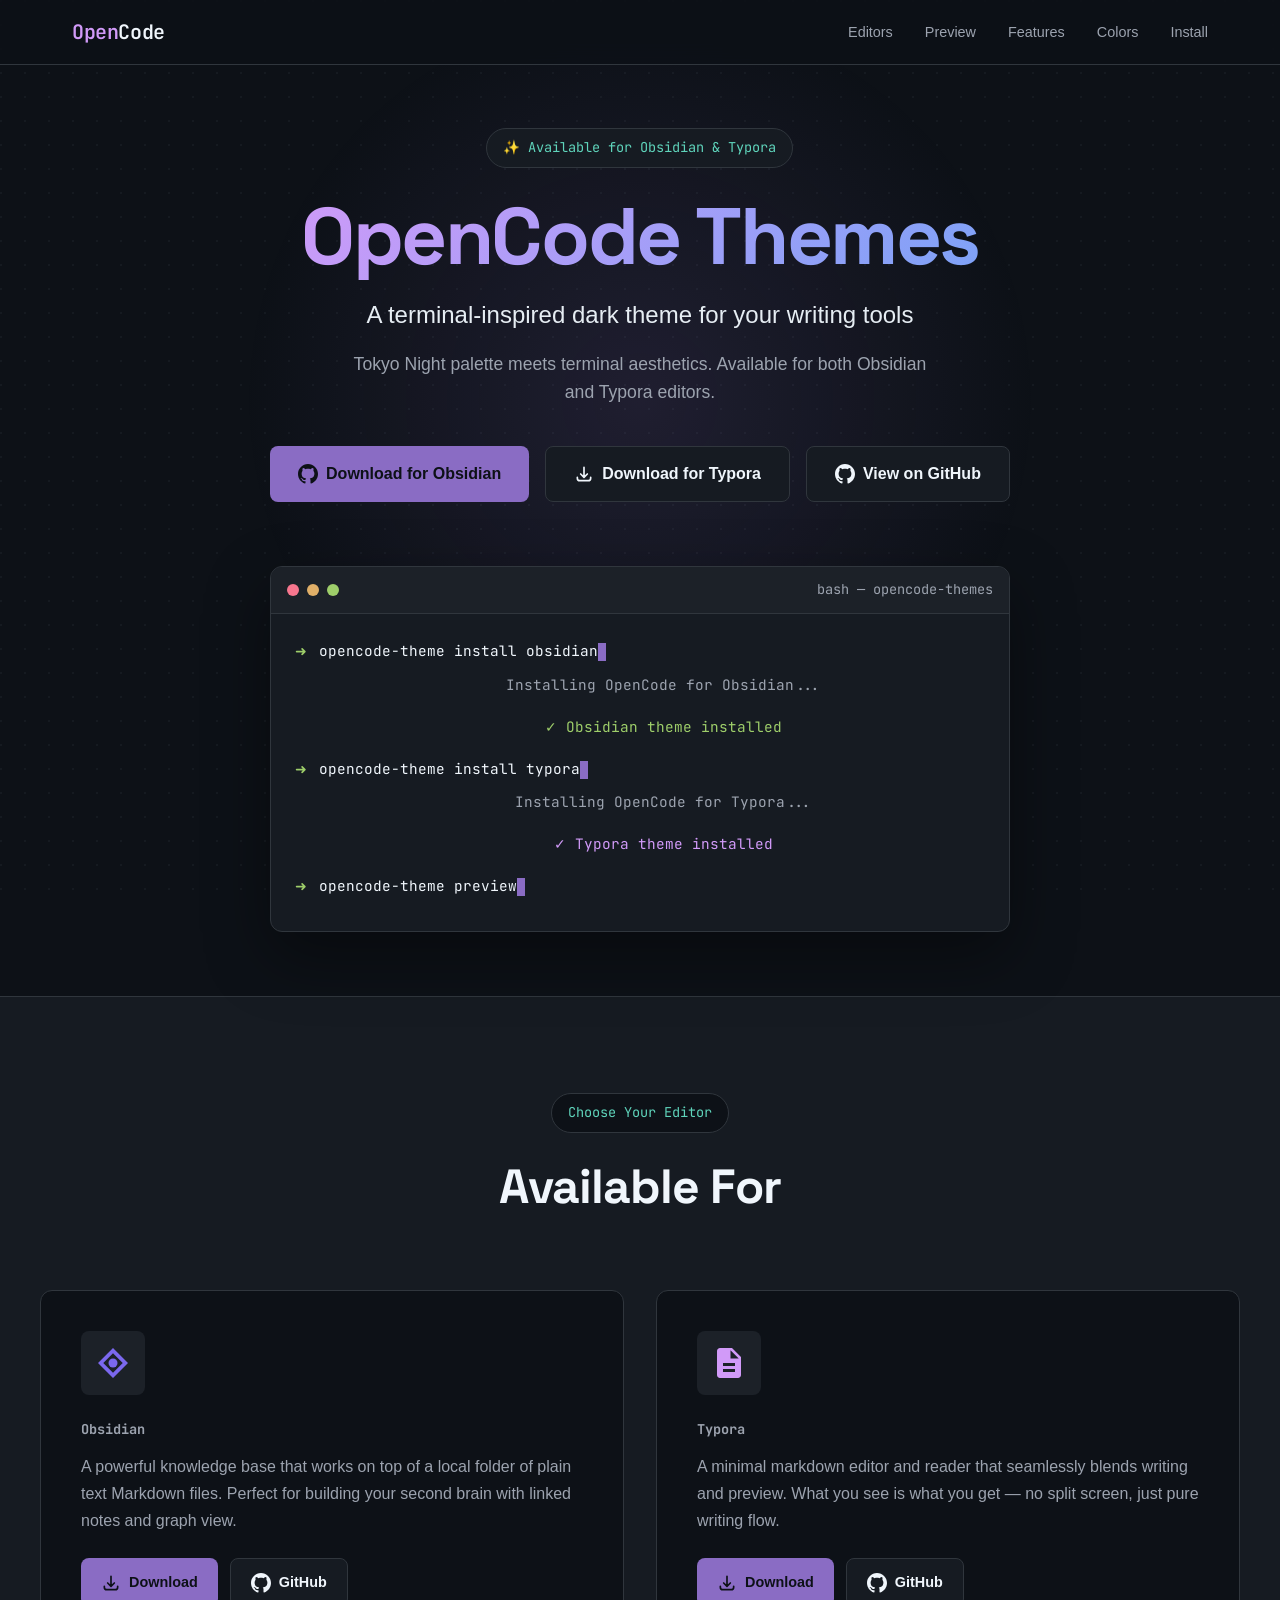
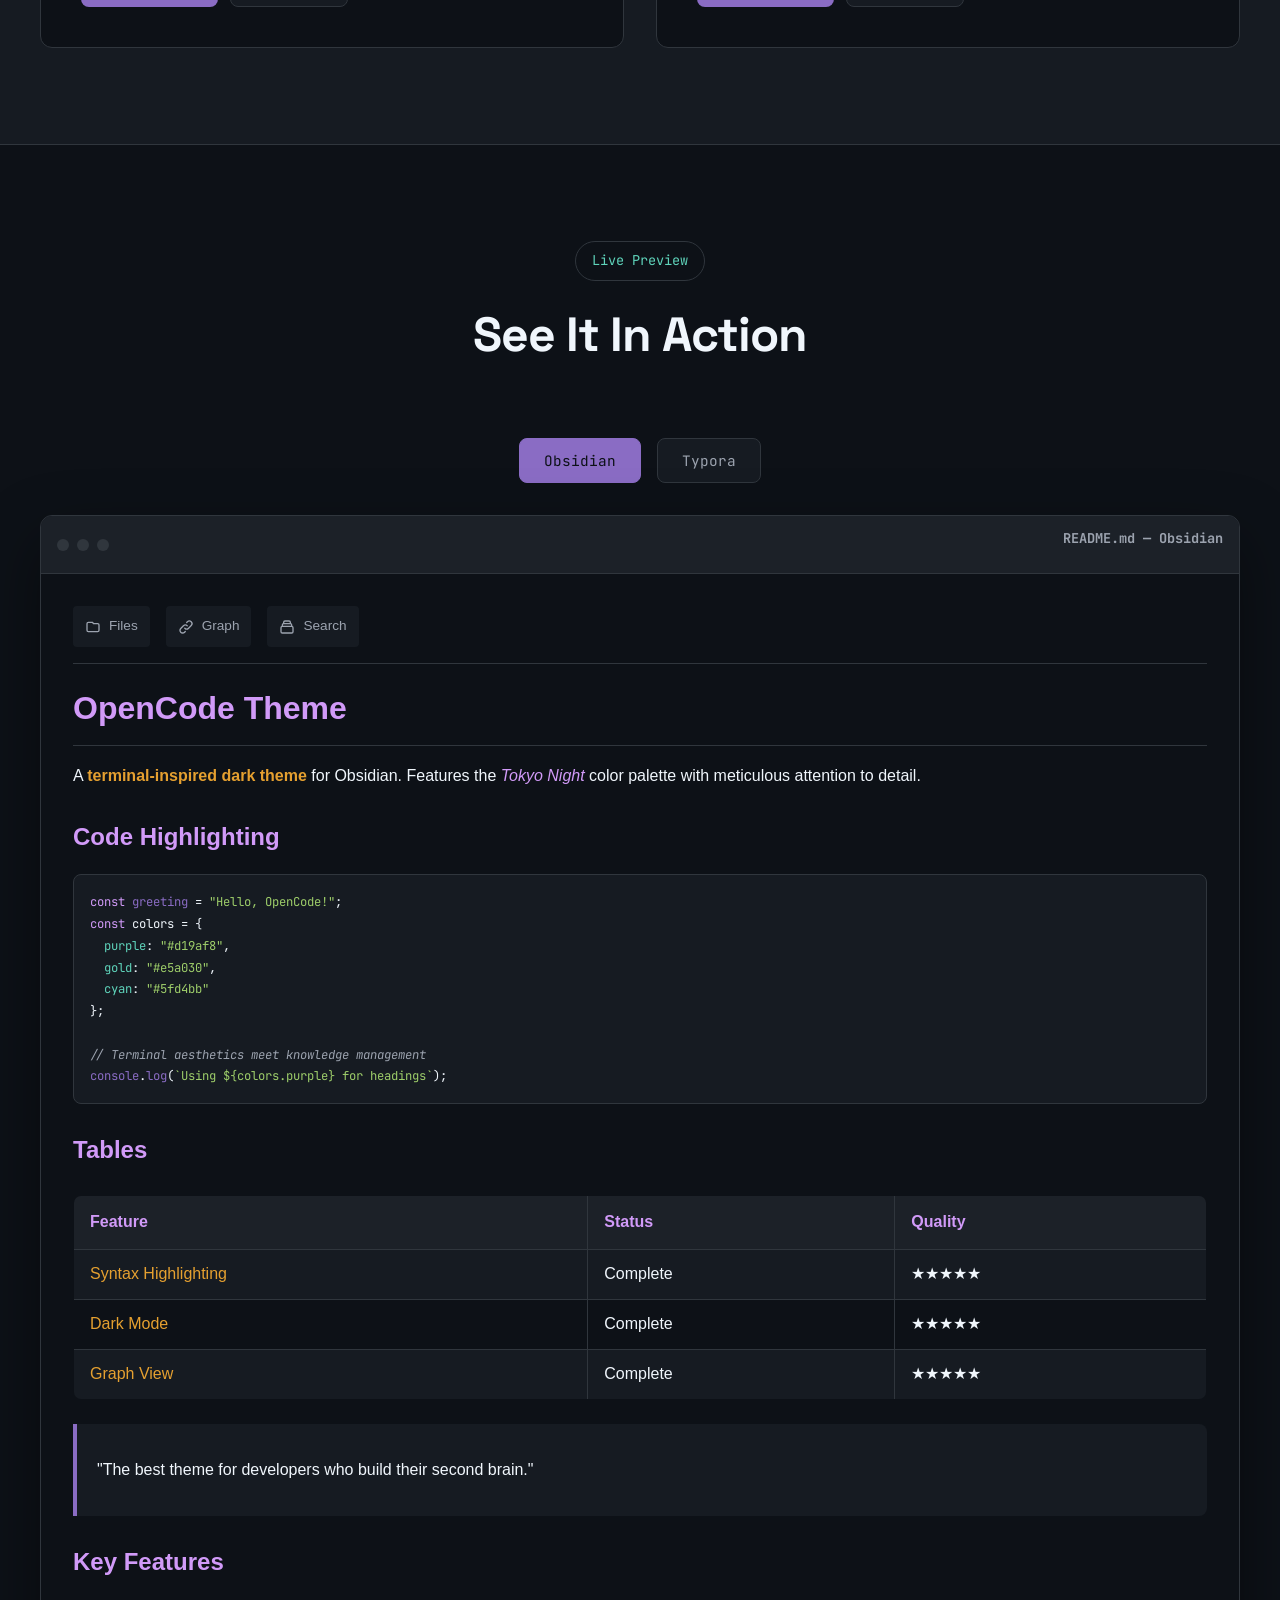
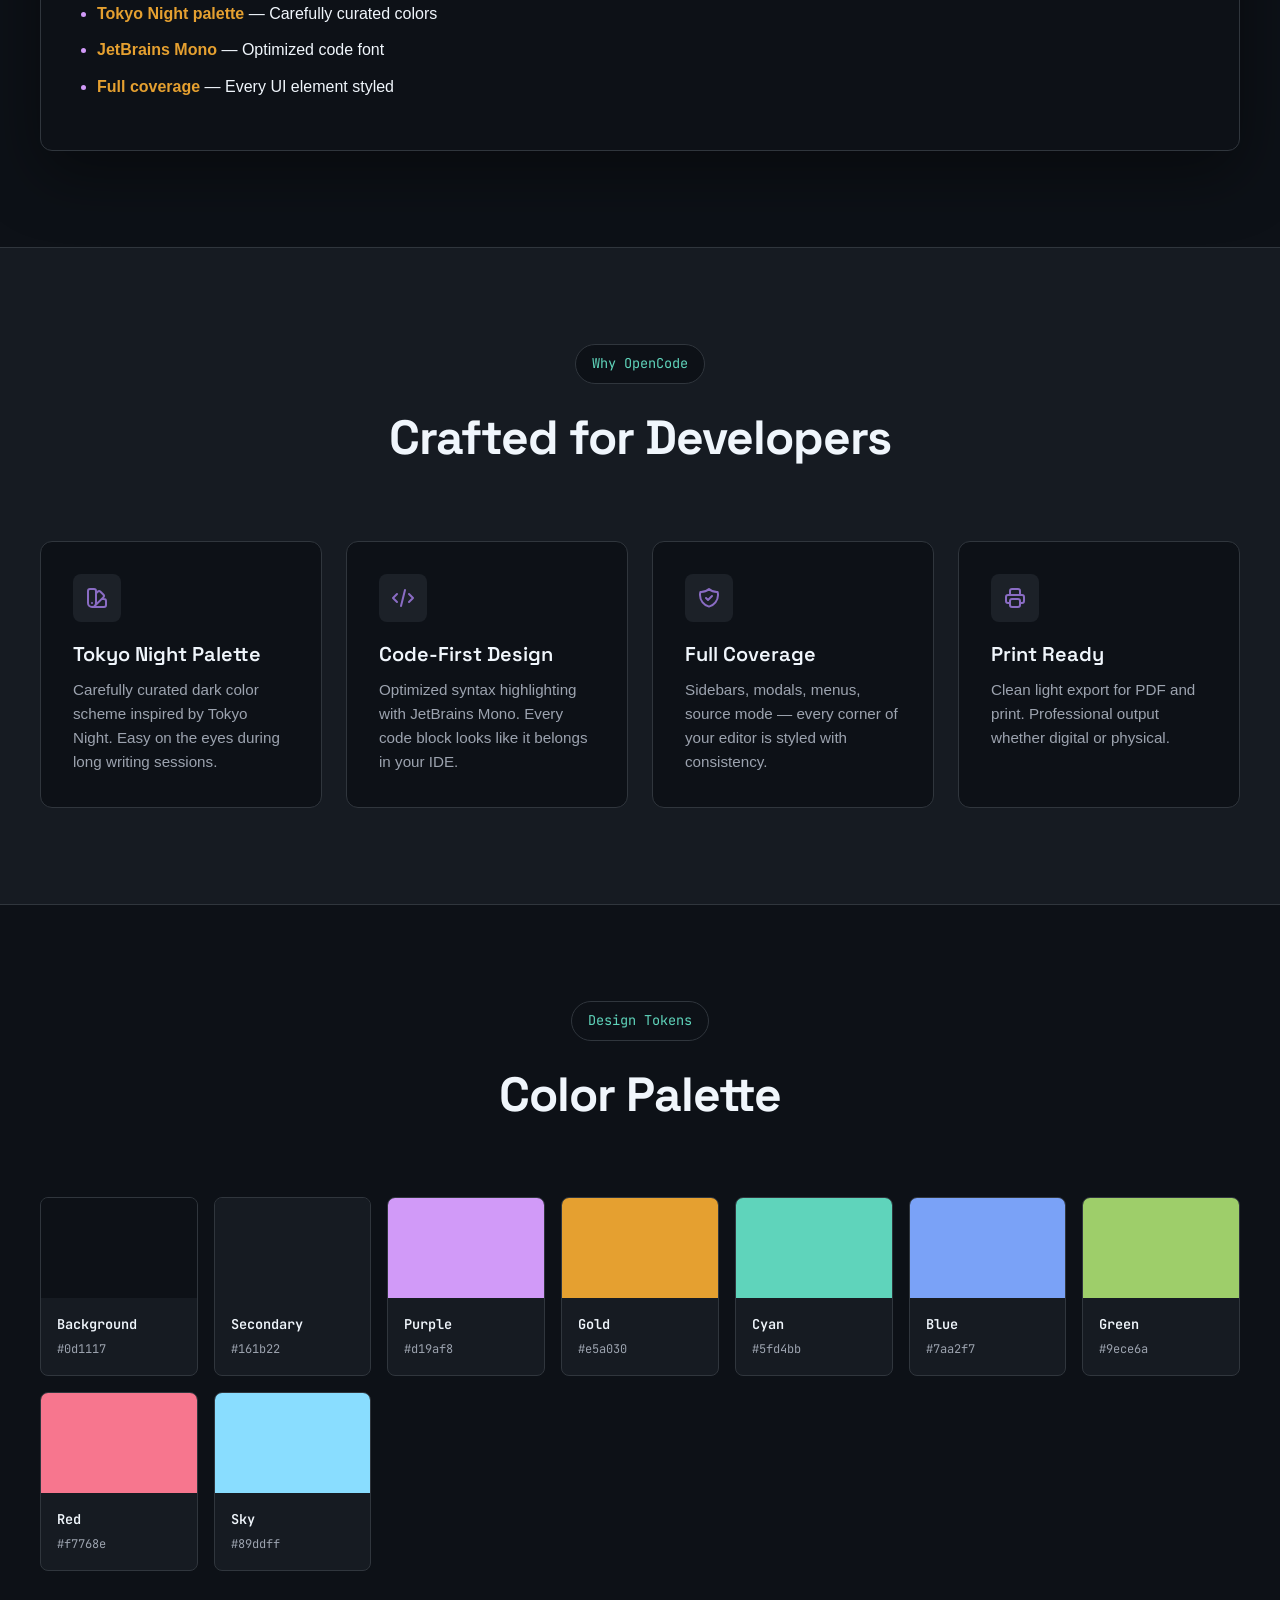
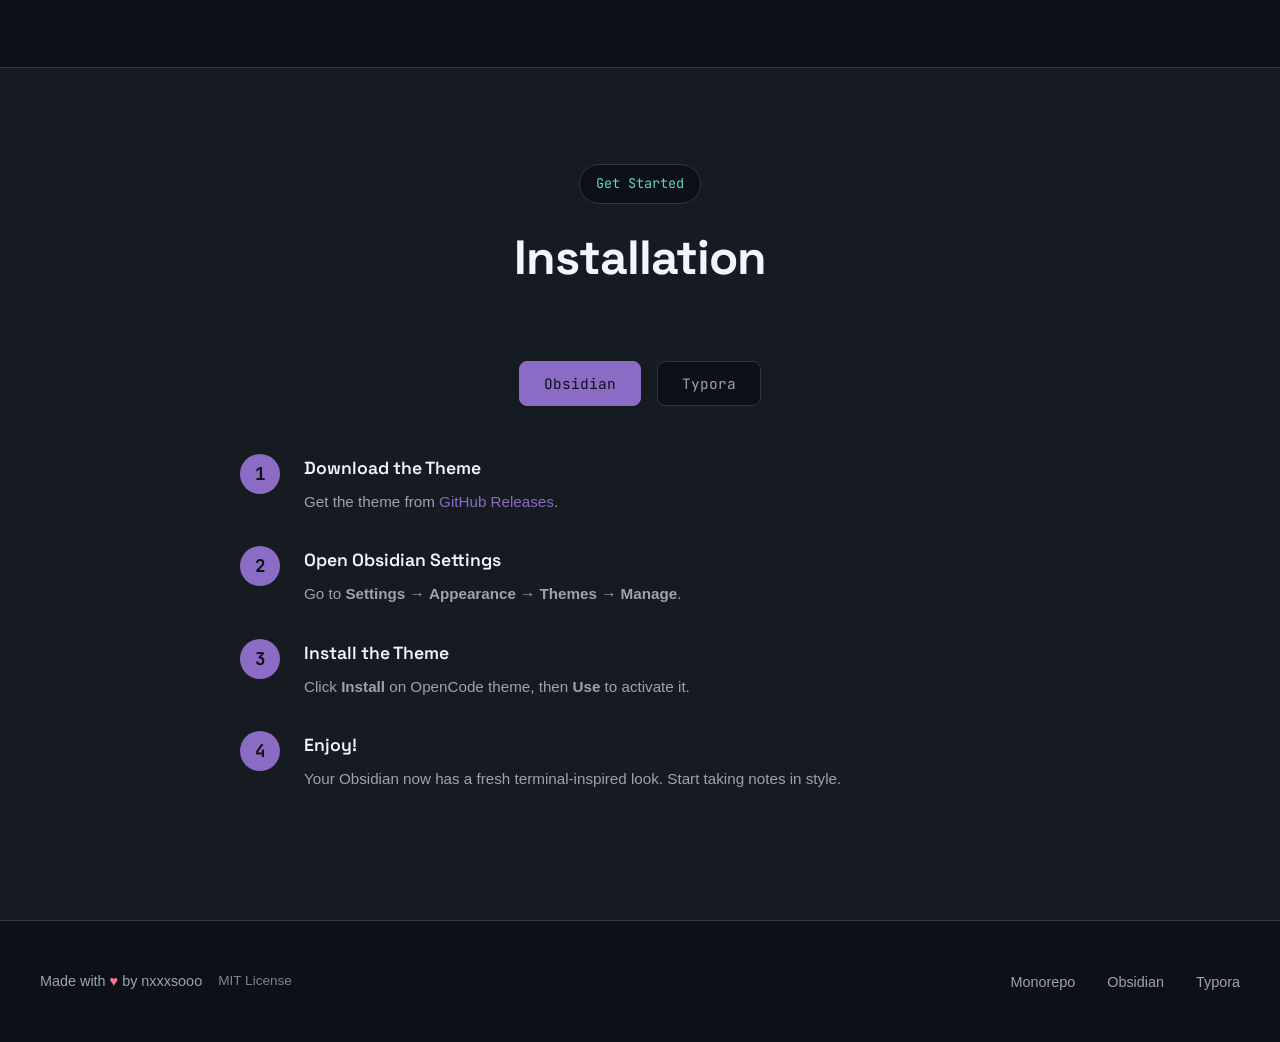
==== website/index.html @ 752895e5 "feat: initial monorepo with Obsidian + Typora OpenCode themes - Obsidian theme (theme.css, manifest." ====
<!DOCTYPE html>
<html lang="en">
<head>
  <meta charset="UTF-8">
  <meta name="viewport" content="width=device-width, initial-scale=1.0">
  <meta name="description" content="OpenCode Themes — Terminal-inspired dark themes for Obsidian and Typora. Tokyo Night palette meets terminal aesthetics across your writing tools.">
  <meta name="theme-color" content="#0d1117">
  <title>OpenCode Themes</title>
  
  <!-- Google Fonts -->
  <link rel="preconnect" href="https://fonts.googleapis.com">
  <link rel="preconnect" href="https://fonts.gstatic.com" crossorigin>
  <link href="https://fonts.googleapis.com/css2?family=JetBrains+Mono:wght@400;500;600&family=Space+Grotesk:wght@400;500;600;700&display=swap" rel="stylesheet">
  
  <style>
    /* ============================================================
       Design Tokens (from opencode.css)
       ============================================================ */
    :root {
      --bg-primary: #0d1117;
      --bg-secondary: #161b22;
      --bg-tertiary: #1c2128;
      --bg-elevated: #21262d;
      --border: #30363d;
      --border-hover: #484f58;
      
      --text: #f0f6fc;
      --text-secondary: #e6edf3;
      --text-muted: #9ca3af;
      --text-faint: #7c838d;
      
      --accent: #8a6cc4;
      --accent-hover: #9b80d1;
      --accent-rgb: 138, 108, 196;
      
      --purple: #d19af8;
      --cyan: #5fd4bb;
      --blue: #7aa2f7;
      --green: #9ece6a;
      --yellow: #e0af68;
      --orange: #ff9e64;
      --red: #f7768e;
      --pink: #ff79c6;
      --sky: #89ddff;
      --gold: #e5a030;
      
      --radius-s: 4px;
      --radius-m: 8px;
      --radius-l: 12px;
      --radius-xl: 16px;
      
      --font-display: "Space Grotesk", sans-serif;
      --font-mono: "JetBrains Mono", monospace;
      --font-body: -apple-system, BlinkMacSystemFont, "Segoe UI", sans-serif;
    }
    
    /* ============================================================
       Reset & Base
       ============================================================ */
    *, *::before, *::after {
      box-sizing: border-box;
      margin: 0;
      padding: 0;
    }
    
    html {
      scroll-behavior: smooth;
      font-size: 16px;
    }
    
    body {
      background-color: var(--bg-primary);
      color: var(--text);
      font-family: var(--font-body);
      line-height: 1.6;
      overflow-x: hidden;
    }
    
    /* ============================================================
       Background Pattern
       ============================================================ */
    .bg-pattern {
      position: fixed;
      top: 0;
      left: 0;
      width: 100%;
      height: 100%;
      pointer-events: none;
      z-index: -1;
      background-image: 
        radial-gradient(circle at 1px 1px, rgba(48, 54, 61, 0.5) 1px, transparent 0);
      background-size: 24px 24px;
      opacity: 0.5;
    }
    
    .bg-glow {
      position: fixed;
      top: 0;
      left: 50%;
      transform: translateX(-50%);
      width: 800px;
      height: 800px;
      background: radial-gradient(circle, rgba(138, 108, 196, 0.15) 0%, transparent 70%);
      pointer-events: none;
      z-index: -1;
    }
    
    /* ============================================================
       Navigation
       ============================================================ */
    .nav {
      position: fixed;
      top: 0;
      left: 0;
      right: 0;
      z-index: 1000;
      background: rgba(13, 17, 23, 0.8);
      backdrop-filter: blur(12px);
      border-bottom: 1px solid var(--border);
    }
    
    .nav-container {
      max-width: 1200px;
      margin: 0 auto;
      padding: 1rem 2rem;
      display: flex;
      justify-content: space-between;
      align-items: center;
    }
    
    .nav-logo {
      font-family: var(--font-mono);
      font-size: 1.25rem;
      font-weight: 600;
      color: var(--purple);
      text-decoration: none;
      letter-spacing: -0.02em;
    }
    
    .nav-logo span {
      color: var(--text);
    }
    
    .nav-links {
      display: flex;
      gap: 2rem;
      list-style: none;
    }
    
    .nav-links a {
      color: var(--text-muted);
      text-decoration: none;
      font-size: 0.9rem;
      font-weight: 500;
      transition: color 0.2s ease;
    }
    
    .nav-links a:hover {
      color: var(--accent);
    }
    
    @media (max-width: 768px) {
      .nav-links {
        display: none;
      }
    }
    
    /* ============================================================
       Hero Section
       ============================================================ */
    .hero {
      min-height: 100vh;
      display: flex;
      flex-direction: column;
      justify-content: center;
      align-items: center;
      text-align: center;
      padding: 8rem 2rem 4rem;
      position: relative;
    }
    
    .hero-content {
      max-width: 900px;
    }
    
    .hero-badge {
      display: inline-block;
      padding: 0.5rem 1rem;
      background: var(--bg-secondary);
      border: 1px solid var(--border);
      border-radius: 999px;
      font-family: var(--font-mono);
      font-size: 0.85rem;
      color: var(--cyan);
      margin-bottom: 1.5rem;
      animation: fadeInUp 0.6s ease-out;
    }
    
    .hero-title {
      font-family: var(--font-display);
      font-size: clamp(3rem, 8vw, 5rem);
      font-weight: 700;
      line-height: 1.1;
      letter-spacing: -0.03em;
      margin-bottom: 1rem;
      background: linear-gradient(135deg, var(--purple) 0%, var(--blue) 100%);
      -webkit-background-clip: text;
      -webkit-text-fill-color: transparent;
      background-clip: text;
      animation: fadeInUp 0.6s ease-out 0.1s both;
    }
    
    .hero-subtitle {
      font-size: 1.5rem;
      color: var(--text-secondary);
      margin-bottom: 1rem;
      animation: fadeInUp 0.6s ease-out 0.2s both;
    }
    
    .hero-tagline {
      font-size: 1.1rem;
      color: var(--text-muted);
      margin-bottom: 2.5rem;
      max-width: 600px;
      margin-left: auto;
      margin-right: auto;
      animation: fadeInUp 0.6s ease-out 0.3s both;
    }
    
    .hero-cta {
      display: flex;
      gap: 1rem;
      justify-content: center;
      flex-wrap: wrap;
      animation: fadeInUp 0.6s ease-out 0.4s both;
    }
    
    .btn {
      display: inline-flex;
      align-items: center;
      gap: 0.5rem;
      padding: 0.875rem 1.75rem;
      border-radius: var(--radius-m);
      font-weight: 600;
      font-size: 1rem;
      text-decoration: none;
      transition: all 0.2s ease;
      cursor: pointer;
      border: none;
    }
    
    .btn-primary {
      background: var(--accent);
      color: var(--bg-primary);
    }
    
    .btn-primary:hover {
      background: var(--accent-hover);
      transform: translateY(-2px);
      box-shadow: 0 8px 24px rgba(138, 108, 196, 0.3);
    }
    
    .btn-secondary {
      background: var(--bg-secondary);
      color: var(--text);
      border: 1px solid var(--border);
    }
    
    .btn-secondary:hover {
      background: var(--bg-tertiary);
      border-color: var(--border-hover);
      transform: translateY(-2px);
    }
    
    .btn svg {
      width: 20px;
      height: 20px;
    }
    
    /* Terminal Animation */
    .terminal-window {
      margin-top: 4rem;
      width: 100%;
      max-width: 800px;
      background: var(--bg-secondary);
      border: 1px solid var(--border);
      border-radius: var(--radius-l);
      overflow: hidden;
      box-shadow: 0 24px 64px rgba(0, 0, 0, 0.4);
      animation: fadeInUp 0.8s ease-out 0.5s both;
    }
    
    .terminal-header {
      display: flex;
      align-items: center;
      gap: 0.5rem;
      padding: 0.75rem 1rem;
      background: var(--bg-tertiary);
      border-bottom: 1px solid var(--border);
    }
    
    .terminal-dot {
      width: 12px;
      height: 12px;
      border-radius: 50%;
    }
    
    .terminal-dot.red { background: var(--red); }
    .terminal-dot.yellow { background: var(--yellow); }
    .terminal-dot.green { background: var(--green); }
    
    .terminal-title {
      margin-left: auto;
      font-family: var(--font-mono);
      font-size: 0.85rem;
      color: var(--text-muted);
    }
    
    .terminal-body {
      padding: 1.5rem;
      font-family: var(--font-mono);
      font-size: 0.9rem;
      line-height: 1.8;
      min-height: 200px;
    }
    
    .terminal-line {
      display: flex;
      gap: 0.75rem;
      margin-bottom: 0.5rem;
    }
    
    .terminal-prompt {
      color: var(--green);
      flex-shrink: 0;
    }
    
    .terminal-command {
      color: var(--text);
    }
    
    .terminal-output {
      color: var(--text-muted);
      margin-left: 3rem;
      margin-bottom: 1rem;
    }
    
    .cursor {
      display: inline-block;
      width: 8px;
      height: 18px;
      background: var(--accent);
      animation: blink 1s step-end infinite;
      vertical-align: middle;
    }
    
    @keyframes blink {
      0%, 100% { opacity: 1; }
      50% { opacity: 0; }
    }
    
    @keyframes fadeInUp {
      from {
        opacity: 0;
        transform: translateY(30px);
      }
      to {
        opacity: 1;
        transform: translateY(0);
      }
    }
    
    /* ============================================================
       Editors Section
       ============================================================ */
    .editors {
      padding: 6rem 2rem;
      background: var(--bg-secondary);
      border-top: 1px solid var(--border);
      border-bottom: 1px solid var(--border);
    }
    
    .editors-grid {
      display: grid;
      grid-template-columns: repeat(auto-fit, minmax(320px, 1fr));
      gap: 2rem;
      margin-top: 3rem;
    }
    
    .editor-card {
      background: var(--bg-primary);
      border: 1px solid var(--border);
      border-radius: var(--radius-l);
      padding: 2.5rem;
      transition: all 0.3s ease;
      opacity: 0;
      transform: translateY(30px);
    }
    
    .editor-card.visible {
      opacity: 1;
      transform: translateY(0);
    }
    
    .editor-card:hover {
      border-color: var(--border-hover);
      transform: translateY(-4px);
      box-shadow: 0 12px 32px rgba(0, 0, 0, 0.3);
    }
    
    .editor-icon {
      width: 64px;
      height: 64px;
      background: var(--bg-tertiary);
      border-radius: var(--radius-m);
      display: flex;
      align-items: center;
      justify-content: center;
      margin-bottom: 1.5rem;
    }
    
    .editor-icon svg {
      width: 36px;
      height: 36px;
    }
    
    .editor-icon.obsidian svg {
      color: #7b68ee;
    }
    
    .editor-icon.typora svg {
      color: var(--purple);
    }
    
    .editor-title {
      font-family: var(--font-display);
      font-size: 1.5rem;
      font-weight: 700;
      color: var(--text);
      margin-bottom: 0.75rem;
    }
    
    .editor-desc {
      color: var(--text-muted);
      font-size: 1rem;
      line-height: 1.7;
      margin-bottom: 1.5rem;
    }
    
    .editor-links {
      display: flex;
      gap: 0.75rem;
      flex-wrap: wrap;
    }
    
    .editor-links .btn {
      font-size: 0.9rem;
      padding: 0.75rem 1.25rem;
    }
    
    /* ============================================================
       Preview Section
       ============================================================ */
    .preview {
      padding: 6rem 2rem;
    }
    
    .section-container {
      max-width: 1200px;
      margin: 0 auto;
    }
    
    .section-header {
      text-align: center;
      margin-bottom: 4rem;
    }
    
    .section-label {
      display: inline-block;
      padding: 0.5rem 1rem;
      background: var(--bg-primary);
      border: 1px solid var(--border);
      border-radius: 999px;
      font-family: var(--font-mono);
      font-size: 0.85rem;
      color: var(--cyan);
      margin-bottom: 1rem;
    }
    
    .section-title {
      font-family: var(--font-display);
      font-size: clamp(2rem, 5vw, 3rem);
      font-weight: 700;
      letter-spacing: -0.02em;
      color: var(--text);
    }
    
    .preview-tabs {
      display: flex;
      justify-content: center;
      gap: 1rem;
      margin-bottom: 2rem;
    }
    
    .preview-tab {
      padding: 0.75rem 1.5rem;
      background: var(--bg-secondary);
      border: 1px solid var(--border);
      border-radius: var(--radius-m);
      font-family: var(--font-mono);
      font-size: 0.9rem;
      color: var(--text-muted);
      cursor: pointer;
      transition: all 0.2s ease;
    }
    
    .preview-tab:hover {
      border-color: var(--border-hover);
      color: var(--text);
    }
    
    .preview-tab.active {
      background: var(--accent);
      border-color: var(--accent);
      color: var(--bg-primary);
    }
    
    .preview-content {
      display: none;
    }
    
    .preview-content.active {
      display: block;
    }
    
    .editor-mockup {
      background: var(--bg-primary);
      border: 1px solid var(--border);
      border-radius: var(--radius-l);
      overflow: hidden;
      box-shadow: 0 24px 64px rgba(0, 0, 0, 0.4);
    }
    
    .editor-titlebar {
      display: flex;
      align-items: center;
      gap: 0.5rem;
      padding: 0.75rem 1rem;
      background: var(--bg-tertiary);
      border-bottom: 1px solid var(--border);
    }
    
    .editor-dots {
      display: flex;
      gap: 0.5rem;
    }
    
    .editor-dot {
      width: 12px;
      height: 12px;
      border-radius: 50%;
      background: var(--border);
    }
    
    .editor-title {
      margin-left: auto;
      font-family: var(--font-mono);
      font-size: 0.85rem;
      color: var(--text-muted);
    }
    
    .editor-content {
      padding: 2rem;
      font-size: 1rem;
      line-height: 1.8;
    }
    
    /* Markdown Preview Styles */
    .markdown-preview h1 {
      color: var(--purple);
      font-size: 2rem;
      font-weight: 600;
      margin-bottom: 1rem;
      padding-bottom: 0.5rem;
      border-bottom: 1px solid var(--border);
    }
    
    .markdown-preview h2 {
      color: var(--purple);
      font-size: 1.5rem;
      font-weight: 600;
      margin: 1.5rem 0 0.75rem;
    }
    
    .markdown-preview p {
      margin: 1rem 0;
      color: var(--text);
    }
    
    .markdown-preview strong {
      color: var(--gold);
      font-weight: 600;
    }
    
    .markdown-preview em {
      color: var(--purple);
    }
    
    .markdown-preview code {
      background: var(--bg-elevated);
      color: var(--text-secondary);
      padding: 0.2em 0.5em;
      border-radius: var(--radius-s);
      font-family: var(--font-mono);
      font-size: 0.9em;
    }
    
    .markdown-preview pre {
      background: var(--bg-secondary);
      border: 1px solid var(--border);
      border-radius: var(--radius-m);
      padding: 1rem;
      margin: 1rem 0;
      overflow-x: auto;
      font-family: var(--font-mono);
      font-size: 0.85rem;
      line-height: 1.6;
    }
    
    .markdown-preview pre code {
      background: transparent;
      padding: 0;
      color: var(--text);
    }
    
    .markdown-preview table {
      width: 100%;
      border-collapse: collapse;
      margin: 1.5rem 0;
      border-radius: var(--radius-m);
      overflow: hidden;
      border: 1px solid var(--border);
    }
    
    .markdown-preview th {
      background: var(--bg-tertiary);
      color: var(--purple);
      font-weight: 600;
      padding: 0.75rem 1rem;
      text-align: left;
      border: 1px solid var(--border);
    }
    
    .markdown-preview td {
      padding: 0.625rem 1rem;
      border: 1px solid var(--border);
    }
    
    .markdown-preview td:first-child {
      color: var(--gold);
      font-weight: 500;
    }
    
    .markdown-preview tr:nth-child(even) td {
      background: var(--bg-primary);
    }
    
    .markdown-preview tr:nth-child(odd) td {
      background: var(--bg-secondary);
    }
    
    .markdown-preview blockquote {
      background: var(--bg-secondary);
      border-left: 4px solid var(--accent);
      padding: 1rem 1.25rem;
      margin: 1rem 0;
      border-radius: 0 var(--radius-m) var(--radius-m) 0;
      color: var(--text-secondary);
    }
    
    .markdown-preview ul {
      padding-left: 1.5rem;
      margin: 1rem 0;
    }
    
    .markdown-preview li {
      margin: 0.5rem 0;
    }
    
    .markdown-preview li::marker {
      color: var(--purple);
    }
    
    /* Obsidian-specific styles */
    .obsidian-sidebar {
      display: flex;
      gap: 1rem;
      margin-bottom: 1rem;
      padding-bottom: 1rem;
      border-bottom: 1px solid var(--border);
    }
    
    .obsidian-sidebar-item {
      display: flex;
      align-items: center;
      gap: 0.5rem;
      padding: 0.5rem 0.75rem;
      background: var(--bg-secondary);
      border-radius: var(--radius-s);
      font-size: 0.85rem;
      color: var(--text-muted);
    }
    
    .obsidian-sidebar-item svg {
      width: 16px;
      height: 16px;
    }
    
    /* Syntax Highlighting */
    .sh-keyword { color: var(--purple); }
    .sh-function { color: var(--accent); }
    .sh-string { color: var(--green); }
    .sh-comment { color: var(--text-muted); font-style: italic; }
    .sh-property { color: var(--cyan); }
    .sh-operator { color: var(--sky); }
    .sh-tag { color: var(--red); }
    
    /* ============================================================
       Features Section
       ============================================================ */
    .features {
      padding: 6rem 2rem;
      background: var(--bg-secondary);
      border-top: 1px solid var(--border);
      border-bottom: 1px solid var(--border);
    }
    
    .features-grid {
      display: grid;
      grid-template-columns: repeat(auto-fit, minmax(280px, 1fr));
      gap: 1.5rem;
      margin-top: 3rem;
    }
    
    .feature-card {
      background: var(--bg-primary);
      border: 1px solid var(--border);
      border-radius: var(--radius-l);
      padding: 2rem;
      transition: all 0.3s ease;
      opacity: 0;
      transform: translateY(30px);
    }
    
    .feature-card.visible {
      opacity: 1;
      transform: translateY(0);
    }
    
    .feature-card:hover {
      border-color: var(--border-hover);
      transform: translateY(-4px);
      box-shadow: 0 12px 32px rgba(0, 0, 0, 0.3);
    }
    
    .feature-icon {
      width: 48px;
      height: 48px;
      background: var(--bg-tertiary);
      border-radius: var(--radius-m);
      display: flex;
      align-items: center;
      justify-content: center;
      margin-bottom: 1rem;
    }
    
    .feature-icon svg {
      width: 24px;
      height: 24px;
      color: var(--accent);
    }
    
    .feature-title {
      font-family: var(--font-display);
      font-size: 1.25rem;
      font-weight: 600;
      color: var(--text);
      margin-bottom: 0.5rem;
    }
    
    .feature-desc {
      color: var(--text-muted);
      font-size: 0.95rem;
      line-height: 1.6;
    }
    
    /* ============================================================
       Colors Section
       ============================================================ */
    .colors {
      padding: 6rem 2rem;
    }
    
    .colors-grid {
      display: grid;
      grid-template-columns: repeat(auto-fit, minmax(140px, 1fr));
      gap: 1rem;
      margin-top: 3rem;
    }
    
    .color-swatch {
      background: var(--bg-secondary);
      border: 1px solid var(--border);
      border-radius: var(--radius-m);
      overflow: hidden;
      transition: transform 0.2s ease;
      opacity: 0;
      transform: scale(0.9);
    }
    
    .color-swatch.visible {
      opacity: 1;
      transform: scale(1);
    }
    
    .color-swatch:hover {
      transform: scale(1.05);
    }
    
    .color-preview {
      height: 100px;
      width: 100%;
    }
    
    .color-info {
      padding: 1rem;
    }
    
    .color-name {
      font-family: var(--font-mono);
      font-size: 0.85rem;
      font-weight: 600;
      color: var(--text);
      margin-bottom: 0.25rem;
    }
    
    .color-hex {
      font-family: var(--font-mono);
      font-size: 0.75rem;
      color: var(--text-muted);
    }
    
    /* ============================================================
       Installation Section
       ============================================================ */
    .installation {
      padding: 6rem 2rem;
      background: var(--bg-secondary);
      border-top: 1px solid var(--border);
      border-bottom: 1px solid var(--border);
    }
    
    .install-tabs {
      display: flex;
      justify-content: center;
      gap: 1rem;
      margin-bottom: 3rem;
    }
    
    .install-tab {
      padding: 0.75rem 1.5rem;
      background: var(--bg-primary);
      border: 1px solid var(--border);
      border-radius: var(--radius-m);
      font-family: var(--font-mono);
      font-size: 0.9rem;
      color: var(--text-muted);
      cursor: pointer;
      transition: all 0.2s ease;
    }
    
    .install-tab:hover {
      border-color: var(--border-hover);
      color: var(--text);
    }
    
    .install-tab.active {
      background: var(--accent);
      border-color: var(--accent);
      color: var(--bg-primary);
    }
    
    .install-content {
      display: none;
      max-width: 800px;
      margin: 0 auto;
    }
    
    .install-content.active {
      display: block;
    }
    
    .steps {
      margin-top: 2rem;
    }
    
    .step {
      display: flex;
      gap: 1.5rem;
      margin-bottom: 2rem;
      opacity: 0;
      transform: translateX(-30px);
    }
    
    .step.visible {
      opacity: 1;
      transform: translateX(0);
    }
    
    .step-number {
      flex-shrink: 0;
      width: 40px;
      height: 40px;
      background: var(--accent);
      color: var(--bg-primary);
      border-radius: 50%;
      display: flex;
      align-items: center;
      justify-content: center;
      font-family: var(--font-mono);
      font-weight: 700;
      font-size: 1.1rem;
    }
    
    .step-content {
      flex: 1;
    }
    
    .step-title {
      font-family: var(--font-display);
      font-size: 1.1rem;
      font-weight: 600;
      color: var(--text);
      margin-bottom: 0.5rem;
    }
    
    .step-desc {
      color: var(--text-muted);
      font-size: 0.95rem;
      line-height: 1.6;
    }
    
    .step-desc code {
      background: var(--bg-primary);
      color: var(--cyan);
      padding: 0.2em 0.5em;
      border-radius: var(--radius-s);
      font-family: var(--font-mono);
      font-size: 0.85em;
    }
    
    .step-desc a {
      color: var(--accent);
      text-decoration: none;
    }
    
    .step-desc a:hover {
      text-decoration: underline;
    }
    
    /* ============================================================
       Footer
       ============================================================ */
    .footer {
      padding: 3rem 2rem;
    }
    
    .footer-content {
      max-width: 1200px;
      margin: 0 auto;
      display: flex;
      justify-content: space-between;
      align-items: center;
      flex-wrap: wrap;
      gap: 1.5rem;
    }
    
    .footer-left {
      display: flex;
      align-items: center;
      gap: 1rem;
    }
    
    .footer-heart {
      color: var(--red);
    }
    
    .footer-author {
      color: var(--text-muted);
      font-size: 0.9rem;
    }
    
    .footer-links {
      display: flex;
      gap: 2rem;
      list-style: none;
    }
    
    .footer-links a {
      color: var(--text-muted);
      text-decoration: none;
      font-size: 0.9rem;
      transition: color 0.2s ease;
    }
    
    .footer-links a:hover {
      color: var(--accent);
    }
    
    .footer-license {
      color: var(--text-faint);
      font-size: 0.85rem;
    }
    
    @media (max-width: 768px) {
      .footer-content {
        flex-direction: column;
        text-align: center;
      }
      
      .footer-left {
        flex-direction: column;
        gap: 0.5rem;
      }
      
      .footer-links {
        gap: 1.5rem;
      }
    }
    
    /* ============================================================
       Scroll Animations
       ============================================================ */
    .fade-in {
      opacity: 0;
      transform: translateY(30px);
      transition: opacity 0.6s ease, transform 0.6s ease;
    }
    
    .fade-in.visible {
      opacity: 1;
      transform: translateY(0);
    }
    
    /* ============================================================
       Responsive
       ============================================================ */
    @media (max-width: 768px) {
      .hero {
        padding: 6rem 1rem 3rem;
      }
      
      .hero-cta {
        flex-direction: column;
        align-items: center;
      }
      
      .btn {
        width: 100%;
        max-width: 280px;
        justify-content: center;
      }
      
      .terminal-window {
        margin-top: 2rem;
      }
      
      .preview,
      .features,
      .colors,
      .installation {
        padding: 4rem 1rem;
      }
      
      .editor-content {
        padding: 1rem;
        font-size: 0.9rem;
      }
      
      .markdown-preview h1 {
        font-size: 1.5rem;
      }
      
      .editors-grid {
        grid-template-columns: 1fr;
      }
      
      .preview-tabs,
      .install-tabs {
        flex-direction: column;
        align-items: center;
      }
    }
  </style>
</head>
<body>
  <!-- Background Elements -->
  <div class="bg-pattern"></div>
  <div class="bg-glow"></div>
  
  <!-- Navigation -->
  <nav class="nav">
    <div class="nav-container">
      <a href="#" class="nav-logo">Open<span>Code</span></a>
      <ul class="nav-links">
        <li><a href="#editors">Editors</a></li>
        <li><a href="#preview">Preview</a></li>
        <li><a href="#features">Features</a></li>
        <li><a href="#colors">Colors</a></li>
        <li><a href="#installation">Install</a></li>
      </ul>
    </div>
  </nav>
  
  <!-- Hero Section -->
  <section class="hero">
    <div class="hero-content">
      <span class="hero-badge">✨ Available for Obsidian &amp; Typora</span>
      <h1 class="hero-title">OpenCode Themes</h1>
      <p class="hero-subtitle">A terminal-inspired dark theme for your writing tools</p>
      <p class="hero-tagline">Tokyo Night palette meets terminal aesthetics. Available for both Obsidian and Typora editors.</p>
      
      <div class="hero-cta">
        <a href="https://github.com/nxxxsooo/obsidian-opencode-theme" class="btn btn-primary" target="_blank" rel="noopener">
          <svg xmlns="http://www.w3.org/2000/svg" fill="currentColor" viewBox="0 0 24 24">
            <path d="M12 0c-6.626 0-12 5.373-12 12 0 5.302 3.438 9.8 8.207 11.387.599.111.793-.261.793-.577v-2.234c-3.338.726-4.033-1.416-4.033-1.416-.546-1.387-1.333-1.756-1.333-1.756-1.089-.745.083-.729.083-.729 1.205.084 1.839 1.237 1.839 1.237 1.07 1.834 2.807 1.304 3.492.997.107-.775.418-1.305.762-1.604-2.665-.305-5.467-1.334-5.467-5.931 0-1.311.469-2.381 1.236-3.221-.124-.303-.535-1.524.117-3.176 0 0 1.008-.322 3.301 1.23.957-.266 1.983-.399 3.003-.404 1.02.005 2.047.138 3.006.404 2.291-1.552 3.297-1.23 3.297-1.23.653 1.653.242 2.874.118 3.176.77.84 1.235 1.911 1.235 3.221 0 4.609-2.807 5.624-5.479 5.921.43.372.823 1.102.823 2.222v3.293c0 .319.192.694.801.576 4.765-1.589 8.199-6.086 8.199-11.386 0-6.627-5.373-12-12-12z"/>
          </svg>
          Download for Obsidian
        </a>
        <a href="https://github.com/nxxxsooo/typora-opencode-theme" class="btn btn-secondary" target="_blank" rel="noopener">
          <svg xmlns="http://www.w3.org/2000/svg" fill="none" viewBox="0 0 24 24" stroke="currentColor">
            <path stroke-linecap="round" stroke-linejoin="round" stroke-width="2" d="M4 16v1a3 3 0 003 3h10a3 3 0 003-3v-1m-4-4l-4 4m0 0l-4-4m4 4V4" />
          </svg>
          Download for Typora
        </a>
        <a href="https://github.com/nxxxsooo/opencode-themes" class="btn btn-secondary" target="_blank" rel="noopener">
          <svg xmlns="http://www.w3.org/2000/svg" fill="currentColor" viewBox="0 0 24 24">
            <path d="M12 0c-6.626 0-12 5.373-12 12 0 5.302 3.438 9.8 8.207 11.387.599.111.793-.261.793-.577v-2.234c-3.338.726-4.033-1.416-4.033-1.416-.546-1.387-1.333-1.756-1.333-1.756-1.089-.745.083-.729.083-.729 1.205.084 1.839 1.237 1.839 1.237 1.07 1.834 2.807 1.304 3.492.997.107-.775.418-1.305.762-1.604-2.665-.305-5.467-1.334-5.467-5.931 0-1.311.469-2.381 1.236-3.221-.124-.303-.535-1.524.117-3.176 0 0 1.008-.322 3.301 1.23.957-.266 1.983-.399 3.003-.404 1.02.005 2.047.138 3.006.404 2.291-1.552 3.297-1.23 3.297-1.23.653 1.653.242 2.874.118 3.176.77.84 1.235 1.911 1.235 3.221 0 4.609-2.807 5.624-5.479 5.921.43.372.823 1.102.823 2.222v3.293c0 .319.192.694.801.576 4.765-1.589 8.199-6.086 8.199-11.386 0-6.627-5.373-12-12-12z"/>
          </svg>
          View on GitHub
        </a>
      </div>
      
      <!-- Terminal Animation -->
      <div class="terminal-window">
        <div class="terminal-header">
          <div class="terminal-dot red"></div>
          <div class="terminal-dot yellow"></div>
          <div class="terminal-dot green"></div>
          <span class="terminal-title">bash — opencode-themes</span>
        </div>
        <div class="terminal-body">
          <div class="terminal-line">
            <span class="terminal-prompt">➜</span>
            <span class="terminal-command">opencode-theme install obsidian<span class="cursor"></span></span>
          </div>
          <div class="terminal-output">Installing OpenCode for Obsidian...</div>
          <div class="terminal-output" style="color: var(--green);">✓ Obsidian theme installed</div>
          <div class="terminal-line">
            <span class="terminal-prompt">➜</span>
            <span class="terminal-command">opencode-theme install typora<span class="cursor"></span></span>
          </div>
          <div class="terminal-output">Installing OpenCode for Typora...</div>
          <div class="terminal-output" style="color: var(--purple);">✓ Typora theme installed</div>
          <div class="terminal-line">
            <span class="terminal-prompt">➜</span>
            <span class="terminal-command">opencode-theme preview<span class="cursor"></span></span>
          </div>
        </div>
      </div>
    </div>
  </section>
  
  <!-- Editors Section -->
  <section id="editors" class="editors">
    <div class="section-container">
      <div class="section-header fade-in">
        <span class="section-label">Choose Your Editor</span>
        <h2 class="section-title">Available For</h2>
      </div>
      
      <div class="editors-grid">
        <!-- Obsidian Card -->
        <div class="editor-card">
          <div class="editor-icon obsidian">
            <svg xmlns="http://www.w3.org/2000/svg" viewBox="0 0 24 24" fill="currentColor">
              <path d="M12 2L2 12l10 10 10-10L12 2zm0 3.5l6.5 6.5-6.5 6.5L5.5 12 12 5.5z"/>
              <circle cx="12" cy="12" r="3"/>
            </svg>
          </div>
          <h3 class="editor-title">Obsidian</h3>
          <p class="editor-desc">A powerful knowledge base that works on top of a local folder of plain text Markdown files. Perfect for building your second brain with linked notes and graph view.</p>
          <div class="editor-links">
            <a href="https://github.com/nxxxsooo/obsidian-opencode-theme" class="btn btn-primary" target="_blank" rel="noopener">
              <svg xmlns="http://www.w3.org/2000/svg" fill="none" viewBox="0 0 24 24" stroke="currentColor">
                <path stroke-linecap="round" stroke-linejoin="round" stroke-width="2" d="M4 16v1a3 3 0 003 3h10a3 3 0 003-3v-1m-4-4l-4 4m0 0l-4-4m4 4V4" />
              </svg>
              Download
            </a>
            <a href="https://github.com/nxxxsooo/obsidian-opencode-theme" class="btn btn-secondary" target="_blank" rel="noopener">
              <svg xmlns="http://www.w3.org/2000/svg" fill="currentColor" viewBox="0 0 24 24">
                <path d="M12 0c-6.626 0-12 5.373-12 12 0 5.302 3.438 9.8 8.207 11.387.599.111.793-.261.793-.577v-2.234c-3.338.726-4.033-1.416-4.033-1.416-.546-1.387-1.333-1.756-1.333-1.756-1.089-.745.083-.729.083-.729 1.205.084 1.839 1.237 1.839 1.237 1.07 1.834 2.807 1.304 3.492.997.107-.775.418-1.305.762-1.604-2.665-.305-5.467-1.334-5.467-5.931 0-1.311.469-2.381 1.236-3.221-.124-.303-.535-1.524.117-3.176 0 0 1.008-.322 3.301 1.23.957-.266 1.983-.399 3.003-.404 1.02.005 2.047.138 3.006.404 2.291-1.552 3.297-1.23 3.297-1.23.653 1.653.242 2.874.118 3.176.77.84 1.235 1.911 1.235 3.221 0 4.609-2.807 5.624-5.479 5.921.43.372.823 1.102.823 2.222v3.293c0 .319.192.694.801.576 4.765-1.589 8.199-6.086 8.199-11.386 0-6.627-5.373-12-12-12z"/>
              </svg>
              GitHub
            </a>
          </div>
        </div>
        
        <!-- Typora Card -->
        <div class="editor-card">
          <div class="editor-icon typora">
            <svg xmlns="http://www.w3.org/2000/svg" viewBox="0 0 24 24" fill="currentColor">
              <path d="M14 2H6c-1.1 0-1.99.9-1.99 2L4 20c0 1.1.89 2 1.99 2H18c1.1 0 2-.9 2-2V8l-6-6zm2 16H8v-2h8v2zm0-4H8v-2h8v2zm-3-5V3.5L18.5 9H13z"/>
            </svg>
          </div>
          <h3 class="editor-title">Typora</h3>
          <p class="editor-desc">A minimal markdown editor and reader that seamlessly blends writing and preview. What you see is what you get — no split screen, just pure writing flow.</p>
          <div class="editor-links">
            <a href="https://github.com/nxxxsooo/typora-opencode-theme" class="btn btn-primary" target="_blank" rel="noopener">
              <svg xmlns="http://www.w3.org/2000/svg" fill="none" viewBox="0 0 24 24" stroke="currentColor">
                <path stroke-linecap="round" stroke-linejoin="round" stroke-width="2" d="M4 16v1a3 3 0 003 3h10a3 3 0 003-3v-1m-4-4l-4 4m0 0l-4-4m4 4V4" />
              </svg>
              Download
            </a>
            <a href="https://github.com/nxxxsooo/typora-opencode-theme" class="btn btn-secondary" target="_blank" rel="noopener">
              <svg xmlns="http://www.w3.org/2000/svg" fill="currentColor" viewBox="0 0 24 24">
                <path d="M12 0c-6.626 0-12 5.373-12 12 0 5.302 3.438 9.8 8.207 11.387.599.111.793-.261.793-.577v-2.234c-3.338.726-4.033-1.416-4.033-1.416-.546-1.387-1.333-1.756-1.333-1.756-1.089-.745.083-.729.083-.729 1.205.084 1.839 1.237 1.839 1.237 1.07 1.834 2.807 1.304 3.492.997.107-.775.418-1.305.762-1.604-2.665-.305-5.467-1.334-5.467-5.931 0-1.311.469-2.381 1.236-3.221-.124-.303-.535-1.524.117-3.176 0 0 1.008-.322 3.301 1.23.957-.266 1.983-.399 3.003-.404 1.02.005 2.047.138 3.006.404 2.291-1.552 3.297-1.23 3.297-1.23.653 1.653.242 2.874.118 3.176.77.84 1.235 1.911 1.235 3.221 0 4.609-2.807 5.624-5.479 5.921.43.372.823 1.102.823 2.222v3.293c0 .319.192.694.801.576 4.765-1.589 8.199-6.086 8.199-11.386 0-6.627-5.373-12-12-12z"/>
              </svg>
              GitHub
            </a>
          </div>
        </div>
      </div>
    </div>
  </section>
  
  <!-- Preview Section -->
  <section id="preview" class="preview">
    <div class="section-container">
      <div class="section-header fade-in">
        <span class="section-label">Live Preview</span>
        <h2 class="section-title">See It In Action</h2>
      </div>
      
      <div class="preview-tabs">
        <button class="preview-tab active" data-tab="obsidian">Obsidian</button>
        <button class="preview-tab" data-tab="typora">Typora</button>
      </div>
      
      <!-- Obsidian Preview -->
      <div class="preview-content active" id="preview-obsidian">
        <div class="editor-mockup fade-in">
          <div class="editor-titlebar">
            <div class="editor-dots">
              <div class="editor-dot"></div>
              <div class="editor-dot"></div>
              <div class="editor-dot"></div>
            </div>
            <span class="editor-title">README.md — Obsidian</span>
          </div>
          <div class="editor-content">
            <div class="obsidian-sidebar">
              <div class="obsidian-sidebar-item">
                <svg xmlns="http://www.w3.org/2000/svg" fill="none" viewBox="0 0 24 24" stroke="currentColor">
                  <path stroke-linecap="round" stroke-linejoin="round" stroke-width="2" d="M3 7v10a2 2 0 002 2h14a2 2 0 002-2V9a2 2 0 00-2-2h-6l-2-2H5a2 2 0 00-2 2z" />
                </svg>
                Files
              </div>
              <div class="obsidian-sidebar-item">
                <svg xmlns="http://www.w3.org/2000/svg" fill="none" viewBox="0 0 24 24" stroke="currentColor">
                  <path stroke-linecap="round" stroke-linejoin="round" stroke-width="2" d="M13.828 10.172a4 4 0 00-5.656 0l-4 4a4 4 0 105.656 5.656l1.102-1.101m-.758-4.899a4 4 0 005.656 0l4-4a4 4 0 00-5.656-5.656l-1.1 1.1" />
                </svg>
                Graph
              </div>
              <div class="obsidian-sidebar-item">
                <svg xmlns="http://www.w3.org/2000/svg" fill="none" viewBox="0 0 24 24" stroke="currentColor">
                  <path stroke-linecap="round" stroke-linejoin="round" stroke-width="2" d="M19 11H5m14 0a2 2 0 012 2v6a2 2 0 01-2 2H5a2 2 0 01-2-2v-6a2 2 0 012-2m14 0V9a2 2 0 00-2-2M5 11V9a2 2 0 012-2m0 0V5a2 2 0 012-2h6a2 2 0 012 2v2M7 7h10" />
                </svg>
                Search
              </div>
            </div>
            <div class="markdown-preview">
              <h1>OpenCode Theme</h1>
              <p>A <strong>terminal-inspired dark theme</strong> for Obsidian. Features the <em>Tokyo Night</em> color palette with meticulous attention to detail.</p>
              
              <h2>Code Highlighting</h2>
              <pre><code><span class="sh-keyword">const</span> <span class="sh-function">greeting</span> = <span class="sh-string">"Hello, OpenCode!"</span>;
<span class="sh-keyword">const</span> colors = {
  <span class="sh-property">purple</span>: <span class="sh-string">"#d19af8"</span>,
  <span class="sh-property">gold</span>: <span class="sh-string">"#e5a030"</span>,
  <span class="sh-property">cyan</span>: <span class="sh-string">"#5fd4bb"</span>
};

<span class="sh-comment">// Terminal aesthetics meet knowledge management</span>
<span class="sh-function">console</span>.<span class="sh-function">log</span>(<span class="sh-string">`Using ${colors.purple} for headings`</span>);</code></pre>
              
              <h2>Tables</h2>
              <table>
                <thead>
                  <tr>
                    <th>Feature</th>
                    <th>Status</th>
                    <th>Quality</th>
                  </tr>
                </thead>
                <tbody>
                  <tr>
                    <td>Syntax Highlighting</td>
                    <td>Complete</td>
                    <td>★★★★★</td>
                  </tr>
                  <tr>
                    <td>Dark Mode</td>
                    <td>Complete</td>
                    <td>★★★★★</td>
                  </tr>
                  <tr>
                    <td>Graph View</td>
                    <td>Complete</td>
                    <td>★★★★★</td>
                  </tr>
                </tbody>
              </table>
              
              <blockquote>
                <p>"The best theme for developers who build their second brain."</p>
              </blockquote>
              
              <h2>Key Features</h2>
              <ul>
                <li><strong>Tokyo Night palette</strong> — Carefully curated colors</li>
                <li><strong>JetBrains Mono</strong> — Optimized code font</li>
                <li><strong>Full coverage</strong> — Every UI element styled</li>
              </ul>
            </div>
          </div>
        </div>
      </div>
      
      <!-- Typora Preview -->
      <div class="preview-content" id="preview-typora">
        <div class="editor-mockup fade-in">
          <div class="editor-titlebar">
            <div class="editor-dots">
              <div class="editor-dot"></div>
              <div class="editor-dot"></div>
              <div class="editor-dot"></div>
            </div>
            <span class="editor-title">README.md — Typora</span>
          </div>
          <div class="editor-content">
            <div class="markdown-preview">
              <h1>OpenCode Theme</h1>
              <p>A <strong>terminal-inspired dark theme</strong> for Typora, ported from the popular Obsidian theme. Features the <em>Tokyo Night</em> color palette with meticulous attention to detail.</p>
              
              <h2>Code Highlighting</h2>
              <pre><code><span class="sh-keyword">const</span> <span class="sh-function">greeting</span> = <span class="sh-string">"Hello, OpenCode!"</span>;
<span class="sh-keyword">const</span> colors = {
  <span class="sh-property">purple</span>: <span class="sh-string">"#d19af8"</span>,
  <span class="sh-property">gold</span>: <span class="sh-string">"#e5a030"</span>,
  <span class="sh-property">cyan</span>: <span class="sh-string">"#5fd4bb"</span>
};

<span class="sh-comment">// Terminal aesthetics meet writing elegance</span>
<span class="sh-function">console</span>.<span class="sh-function">log</span>(<span class="sh-string">`Using ${colors.purple} for headings`</span>);</code></pre>
              
              <h2>Tables</h2>
              <table>
                <thead>
                  <tr>
                    <th>Feature</th>
                    <th>Status</th>
                    <th>Quality</th>
                  </tr>
                </thead>
                <tbody>
                  <tr>
                    <td>Syntax Highlighting</td>
                    <td>Complete</td>
                    <td>★★★★★</td>
                  </tr>
                  <tr>
                    <td>Dark Mode</td>
                    <td>Complete</td>
                    <td>★★★★★</td>
                  </tr>
                  <tr>
                    <td>Source Mode</td>
                    <td>Complete</td>
                    <td>★★★★★</td>
                  </tr>
                </tbody>
              </table>
              
              <blockquote>
                <p>"The best theme for developers who write documentation."</p>
              </blockquote>
              
              <h2>Key Features</h2>
              <ul>
                <li><strong>Tokyo Night palette</strong> — Carefully curated colors</li>
                <li><strong>JetBrains Mono</strong> — Optimized code font</li>
                <li><strong>Full coverage</strong> — Every UI element styled</li>
              </ul>
            </div>
          </div>
        </div>
      </div>
    </div>
  </section>
  
  <!-- Features Section -->
  <section id="features" class="features">
    <div class="section-container">
      <div class="section-header fade-in">
        <span class="section-label">Why OpenCode</span>
        <h2 class="section-title">Crafted for Developers</h2>
      </div>
      
      <div class="features-grid">
        <div class="feature-card">
          <div class="feature-icon">
            <svg xmlns="http://www.w3.org/2000/svg" fill="none" viewBox="0 0 24 24" stroke="currentColor">
              <path stroke-linecap="round" stroke-linejoin="round" stroke-width="2" d="M7 21a4 4 0 01-4-4V5a2 2 0 012-2h4a2 2 0 012 2v12a4 4 0 01-4 4zm0 0h12a2 2 0 002-2v-4a2 2 0 00-2-2h-2.343M11 7.343l1.657-1.657a2 2 0 012.828 0l2.829 2.829a2 2 0 010 2.828l-8.486 8.485M7 17h.01" />
            </svg>
          </div>
          <h3 class="feature-title">Tokyo Night Palette</h3>
          <p class="feature-desc">Carefully curated dark color scheme inspired by Tokyo Night. Easy on the eyes during long writing sessions.</p>
        </div>
        
        <div class="feature-card">
          <div class="feature-icon">
            <svg xmlns="http://www.w3.org/2000/svg" fill="none" viewBox="0 0 24 24" stroke="currentColor">
              <path stroke-linecap="round" stroke-linejoin="round" stroke-width="2" d="M10 20l4-16m4 4l4 4-4 4M6 16l-4-4 4-4" />
            </svg>
          </div>
          <h3 class="feature-title">Code-First Design</h3>
          <p class="feature-desc">Optimized syntax highlighting with JetBrains Mono. Every code block looks like it belongs in your IDE.</p>
        </div>
        
        <div class="feature-card">
          <div class="feature-icon">
            <svg xmlns="http://www.w3.org/2000/svg" fill="none" viewBox="0 0 24 24" stroke="currentColor">
              <path stroke-linecap="round" stroke-linejoin="round" stroke-width="2" d="M9 12l2 2 4-4m5.618-4.016A11.955 11.955 0 0112 2.944a11.955 11.955 0 01-8.618 3.04A12.02 12.02 0 003 9c0 5.591 3.824 10.29 9 11.622 5.176-1.332 9-6.03 9-11.622 0-1.042-.133-2.052-.382-3.016z" />
            </svg>
          </div>
          <h3 class="feature-title">Full Coverage</h3>
          <p class="feature-desc">Sidebars, modals, menus, source mode — every corner of your editor is styled with consistency.</p>
        </div>
        
        <div class="feature-card">
          <div class="feature-icon">
            <svg xmlns="http://www.w3.org/2000/svg" fill="none" viewBox="0 0 24 24" stroke="currentColor">
              <path stroke-linecap="round" stroke-linejoin="round" stroke-width="2" d="M17 17h2a2 2 0 002-2v-4a2 2 0 00-2-2H5a2 2 0 00-2 2v4a2 2 0 002 2h2m2 4h6a2 2 0 002-2v-4a2 2 0 00-2-2H9a2 2 0 00-2 2v4a2 2 0 002 2zm8-12V5a2 2 0 00-2-2H9a2 2 0 00-2 2v4h10z" />
            </svg>
          </div>
          <h3 class="feature-title">Print Ready</h3>
          <p class="feature-desc">Clean light export for PDF and print. Professional output whether digital or physical.</p>
        </div>
      </div>
    </div>
  </section>
  
  <!-- Colors Section -->
  <section id="colors" class="colors">
    <div class="section-container">
      <div class="section-header fade-in">
        <span class="section-label">Design Tokens</span>
        <h2 class="section-title">Color Palette</h2>
      </div>
      
      <div class="colors-grid">
        <div class="color-swatch">
          <div class="color-preview" style="background: #0d1117;"></div>
          <div class="color-info">
            <div class="color-name">Background</div>
            <div class="color-hex">#0d1117</div>
          </div>
        </div>
        
        <div class="color-swatch">
          <div class="color-preview" style="background: #161b22;"></div>
          <div class="color-info">
            <div class="color-name">Secondary</div>
            <div class="color-hex">#161b22</div>
          </div>
        </div>
        
        <div class="color-swatch">
          <div class="color-preview" style="background: #d19af8;"></div>
          <div class="color-info">
            <div class="color-name">Purple</div>
            <div class="color-hex">#d19af8</div>
          </div>
        </div>
        
        <div class="color-swatch">
          <div class="color-preview" style="background: #e5a030;"></div>
          <div class="color-info">
            <div class="color-name">Gold</div>
            <div class="color-hex">#e5a030</div>
          </div>
        </div>
        
        <div class="color-swatch">
          <div class="color-preview" style="background: #5fd4bb;"></div>
          <div class="color-info">
            <div class="color-name">Cyan</div>
            <div class="color-hex">#5fd4bb</div>
          </div>
        </div>
        
        <div class="color-swatch">
          <div class="color-preview" style="background: #7aa2f7;"></div>
          <div class="color-info">
            <div class="color-name">Blue</div>
            <div class="color-hex">#7aa2f7</div>
          </div>
        </div>
        
        <div class="color-swatch">
          <div class="color-preview" style="background: #9ece6a;"></div>
          <div class="color-info">
            <div class="color-name">Green</div>
            <div class="color-hex">#9ece6a</div>
          </div>
        </div>
        
        <div class="color-swatch">
          <div class="color-preview" style="background: #f7768e;"></div>
          <div class="color-info">
            <div class="color-name">Red</div>
            <div class="color-hex">#f7768e</div>
          </div>
        </div>
        
        <div class="color-swatch">
          <div class="color-preview" style="background: #89ddff;"></div>
          <div class="color-info">
            <div class="color-name">Sky</div>
            <div class="color-hex">#89ddff</div>
          </div>
        </div>
      </div>
    </div>
  </section>
  
  <!-- Installation Section -->
  <section id="installation" class="installation">
    <div class="section-container">
      <div class="section-header fade-in">
        <span class="section-label">Get Started</span>
        <h2 class="section-title">Installation</h2>
      </div>
      
      <div class="install-tabs">
        <button class="install-tab active" data-tab="obsidian">Obsidian</button>
        <button class="install-tab" data-tab="typora">Typora</button>
      </div>
      
      <!-- Obsidian Installation -->
      <div class="install-content active" id="install-obsidian">
        <div class="steps">
          <div class="step">
            <div class="step-number">1</div>
            <div class="step-content">
              <h3 class="step-title">Download the Theme</h3>
              <p class="step-desc">Get the theme from <a href="https://github.com/nxxxsooo/obsidian-opencode-theme/releases" target="_blank" rel="noopener">GitHub Releases</a>.</p>
            </div>
          </div>
          
          <div class="step">
            <div class="step-number">2</div>
            <div class="step-content">
              <h3 class="step-title">Open Obsidian Settings</h3>
              <p class="step-desc">Go to <strong>Settings</strong> → <strong>Appearance</strong> → <strong>Themes</strong> → <strong>Manage</strong>.</p>
            </div>
          </div>
          
          <div class="step">
            <div class="step-number">3</div>
            <div class="step-content">
              <h3 class="step-title">Install the Theme</h3>
              <p class="step-desc">Click <strong>Install</strong> on OpenCode theme, then <strong>Use</strong> to activate it.</p>
            </div>
          </div>
          
          <div class="step">
            <div class="step-number">4</div>
            <div class="step-content">
              <h3 class="step-title">Enjoy!</h3>
              <p class="step-desc">Your Obsidian now has a fresh terminal-inspired look. Start taking notes in style.</p>
            </div>
          </div>
        </div>
      </div>
      
      <!-- Typora Installation -->
      <div class="install-content" id="install-typora">
        <div class="steps">
          <div class="step">
            <div class="step-number">1</div>
            <div class="step-content">
              <h3 class="step-title">Download the Theme</h3>
              <p class="step-desc">Get <code>opencode.css</code> from the <a href="https://github.com/nxxxsooo/typora-opencode-theme/releases" target="_blank" rel="noopener">GitHub Releases</a> page.</p>
            </div>
          </div>
          
          <div class="step">
            <div class="step-number">2</div>
            <div class="step-content">
              <h3 class="step-title">Open Theme Folder</h3>
              <p class="step-desc">In Typora: <strong>Preferences</strong> → <strong>Appearance</strong> → <strong>Open Theme Folder</strong></p>
            </div>
          </div>
          
          <div class="step">
            <div class="step-number">3</div>
            <div class="step-content">
              <h3 class="step-title">Copy the Theme File</h3>
              <p class="step-desc">Place <code>opencode.css</code> into the theme folder.</p>
            </div>
          </div>
          
          <div class="step">
            <div class="step-number">4</div>
            <div class="step-content">
              <h3 class="step-title">Activate the Theme</h3>
              <p class="step-desc">Restart Typora and select <strong>OpenCode</strong> from <strong>Preferences</strong> → <strong>Appearance</strong> → <strong>Theme</strong>.</p>
            </div>
          </div>
        </div>
      </div>
    </div>
  </section>
  
  <!-- Footer -->
  <footer class="footer">
    <div class="footer-content">
      <div class="footer-left">
        <span class="footer-author">Made with <span class="footer-heart">♥</span> by nxxxsooo</span>
        <span class="footer-license">MIT License</span>
      </div>
      <ul class="footer-links">
        <li><a href="https://github.com/nxxxsooo/opencode-themes" target="_blank" rel="noopener">Monorepo</a></li>
        <li><a href="https://github.com/nxxxsooo/obsidian-opencode-theme" target="_blank" rel="noopener">Obsidian</a></li>
        <li><a href="https://github.com/nxxxsooo/typora-opencode-theme" target="_blank" rel="noopener">Typora</a></li>
      </ul>
    </div>
  </footer>
  
  <!-- Scroll Animation Script -->
  <script>
    // Intersection Observer for scroll animations
    const observerOptions = {
      root: null,
      rootMargin: '0px',
      threshold: 0.1
    };
    
    const observer = new IntersectionObserver((entries) => {
      entries.forEach(entry => {
        if (entry.isIntersecting) {
          entry.target.classList.add('visible');
          
          // Stagger animation for children
          const children = entry.target.querySelectorAll('.feature-card, .color-swatch, .step, .editor-card');
          children.forEach((child, index) => {
            setTimeout(() => {
              child.classList.add('visible');
            }, index * 100);
          });
        }
      });
    }, observerOptions);
    
    // Observe all animated elements
    document.querySelectorAll('.fade-in, .features-grid, .colors-grid, .steps, .editors-grid').forEach(el => {
      observer.observe(el);
    });
    
    // Smooth scroll for nav links
    document.querySelectorAll('a[href^="#"]').forEach(anchor => {
      anchor.addEventListener('click', function (e) {
        e.preventDefault();
        const target = document.querySelector(this.getAttribute('href'));
        if (target) {
          target.scrollIntoView({
            behavior: 'smooth',
            block: 'start'
          });
        }
      });
    });
    
    // Preview tabs
    document.querySelectorAll('.preview-tab').forEach(tab => {
      tab.addEventListener('click', function() {
        const tabId = this.dataset.tab;
        
        // Remove active class from all tabs and content
        document.querySelectorAll('.preview-tab').forEach(t => t.classList.remove('active'));
        document.querySelectorAll('.preview-content').forEach(c => c.classList.remove('active'));
        
        // Add active class to clicked tab and corresponding content
        this.classList.add('active');
        document.getElementById(`preview-${tabId}`).classList.add('active');
      });
    });
    
    // Installation tabs
    document.querySelectorAll('.install-tab').forEach(tab => {
      tab.addEventListener('click', function() {
        const tabId = this.dataset.tab;
        
        // Remove active class from all tabs and content
        document.querySelectorAll('.install-tab').forEach(t => t.classList.remove('active'));
        document.querySelectorAll('.install-content').forEach(c => c.classList.remove('active'));
        
        // Add active class to clicked tab and corresponding content
        this.classList.add('active');
        document.getElementById(`install-${tabId}`).classList.add('active');
      });
    });
  </script>
</body>
</html>
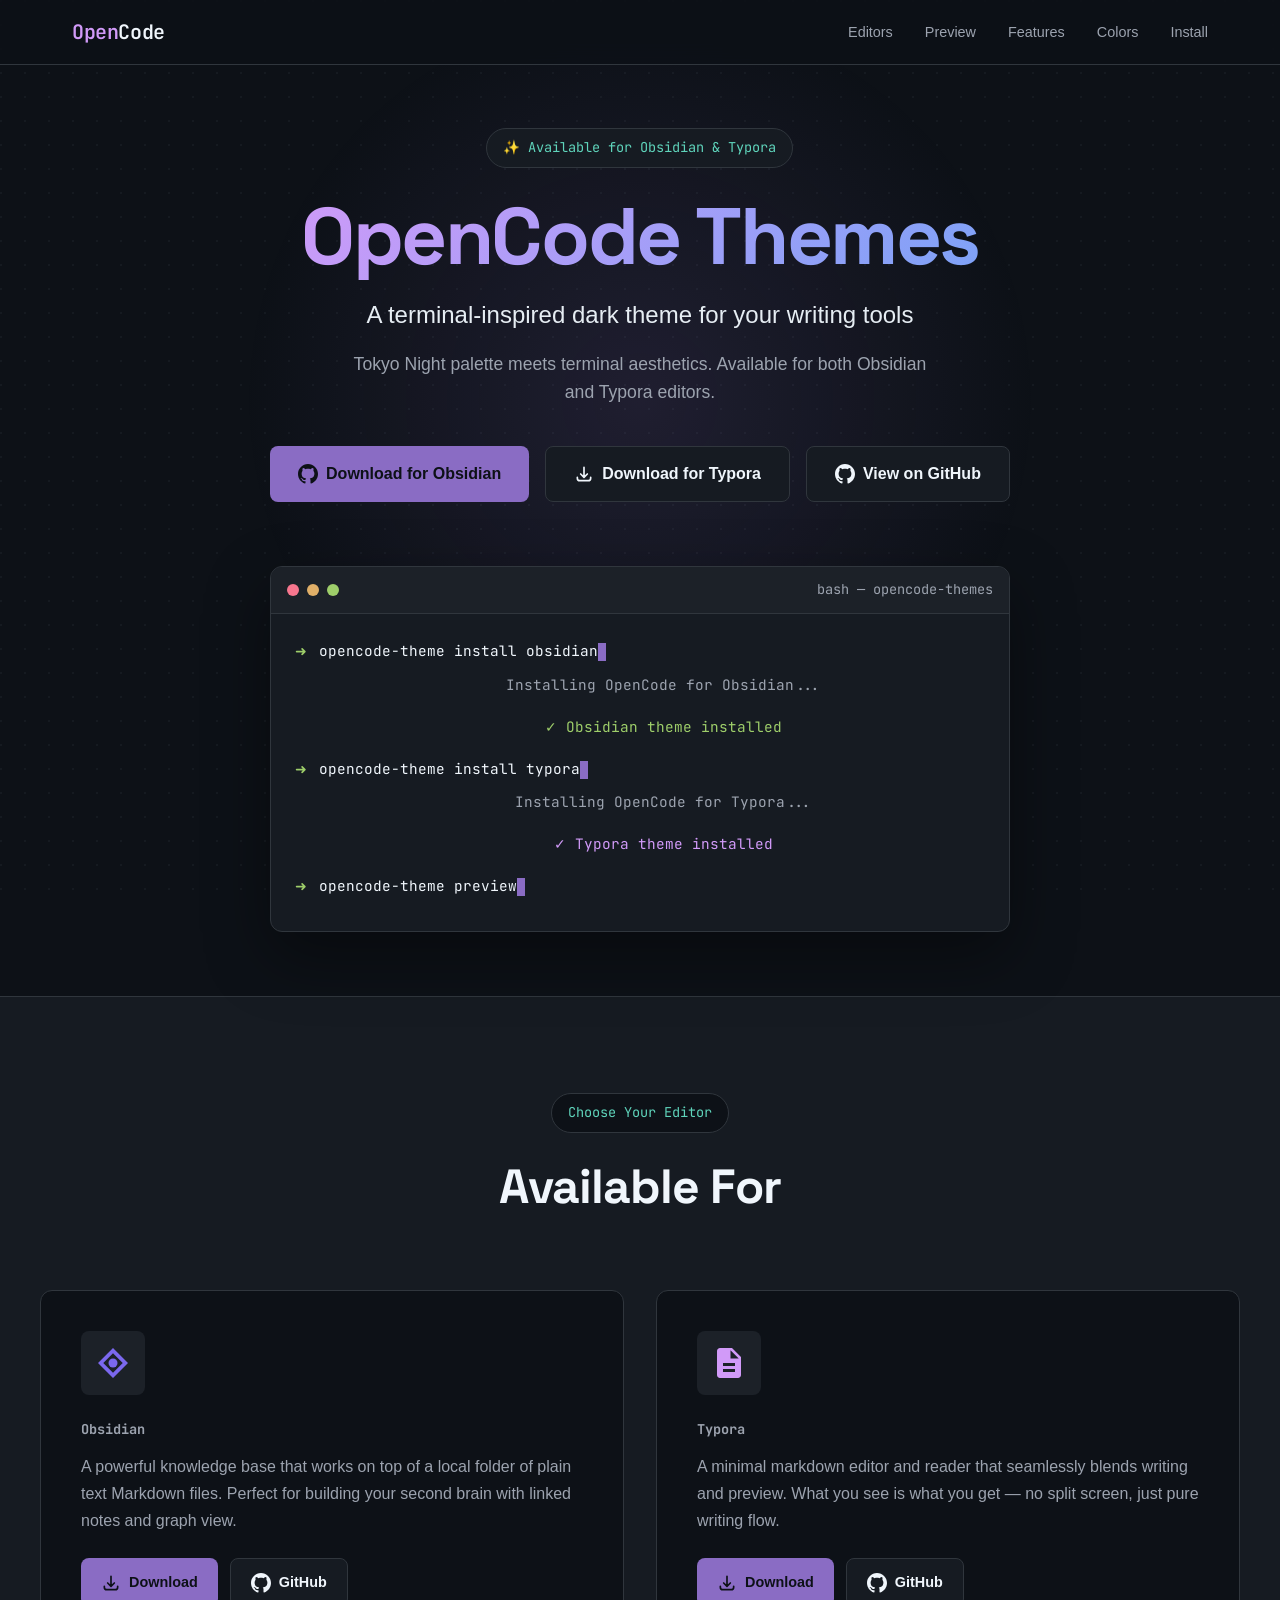
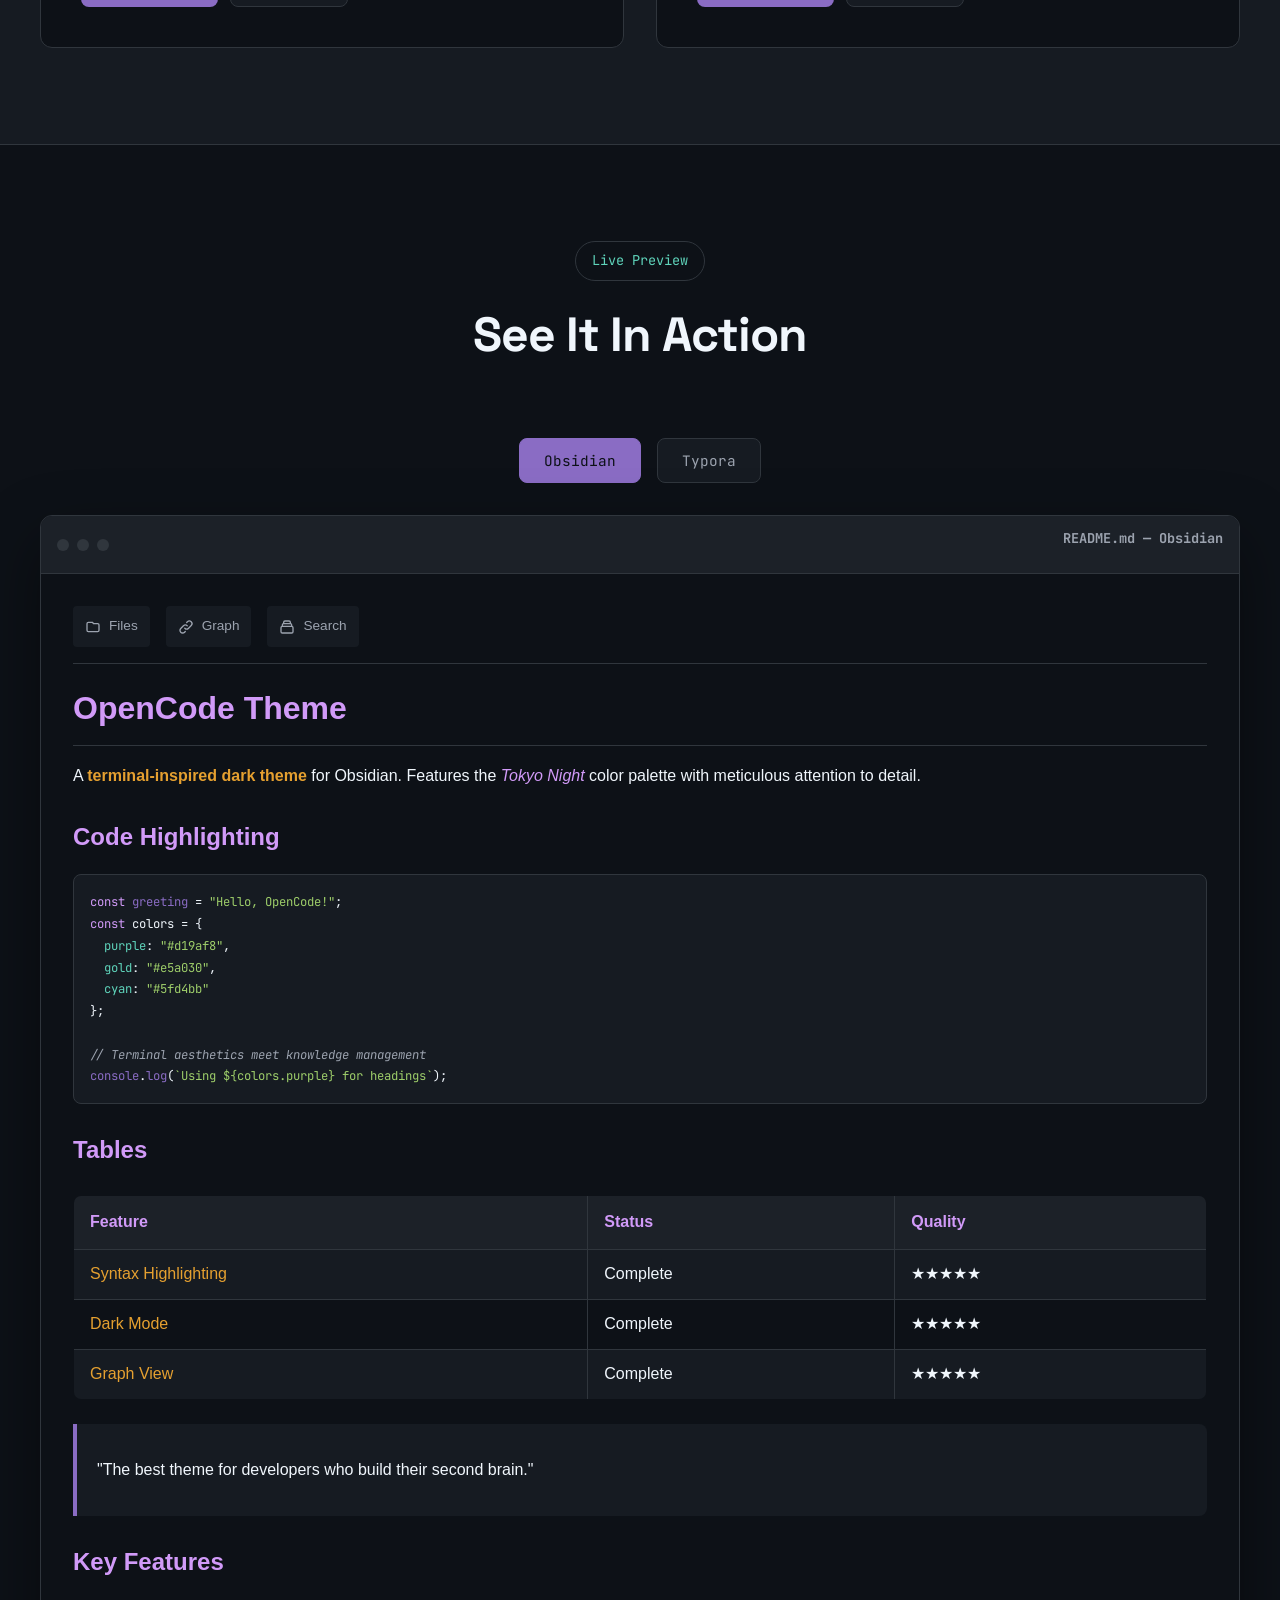
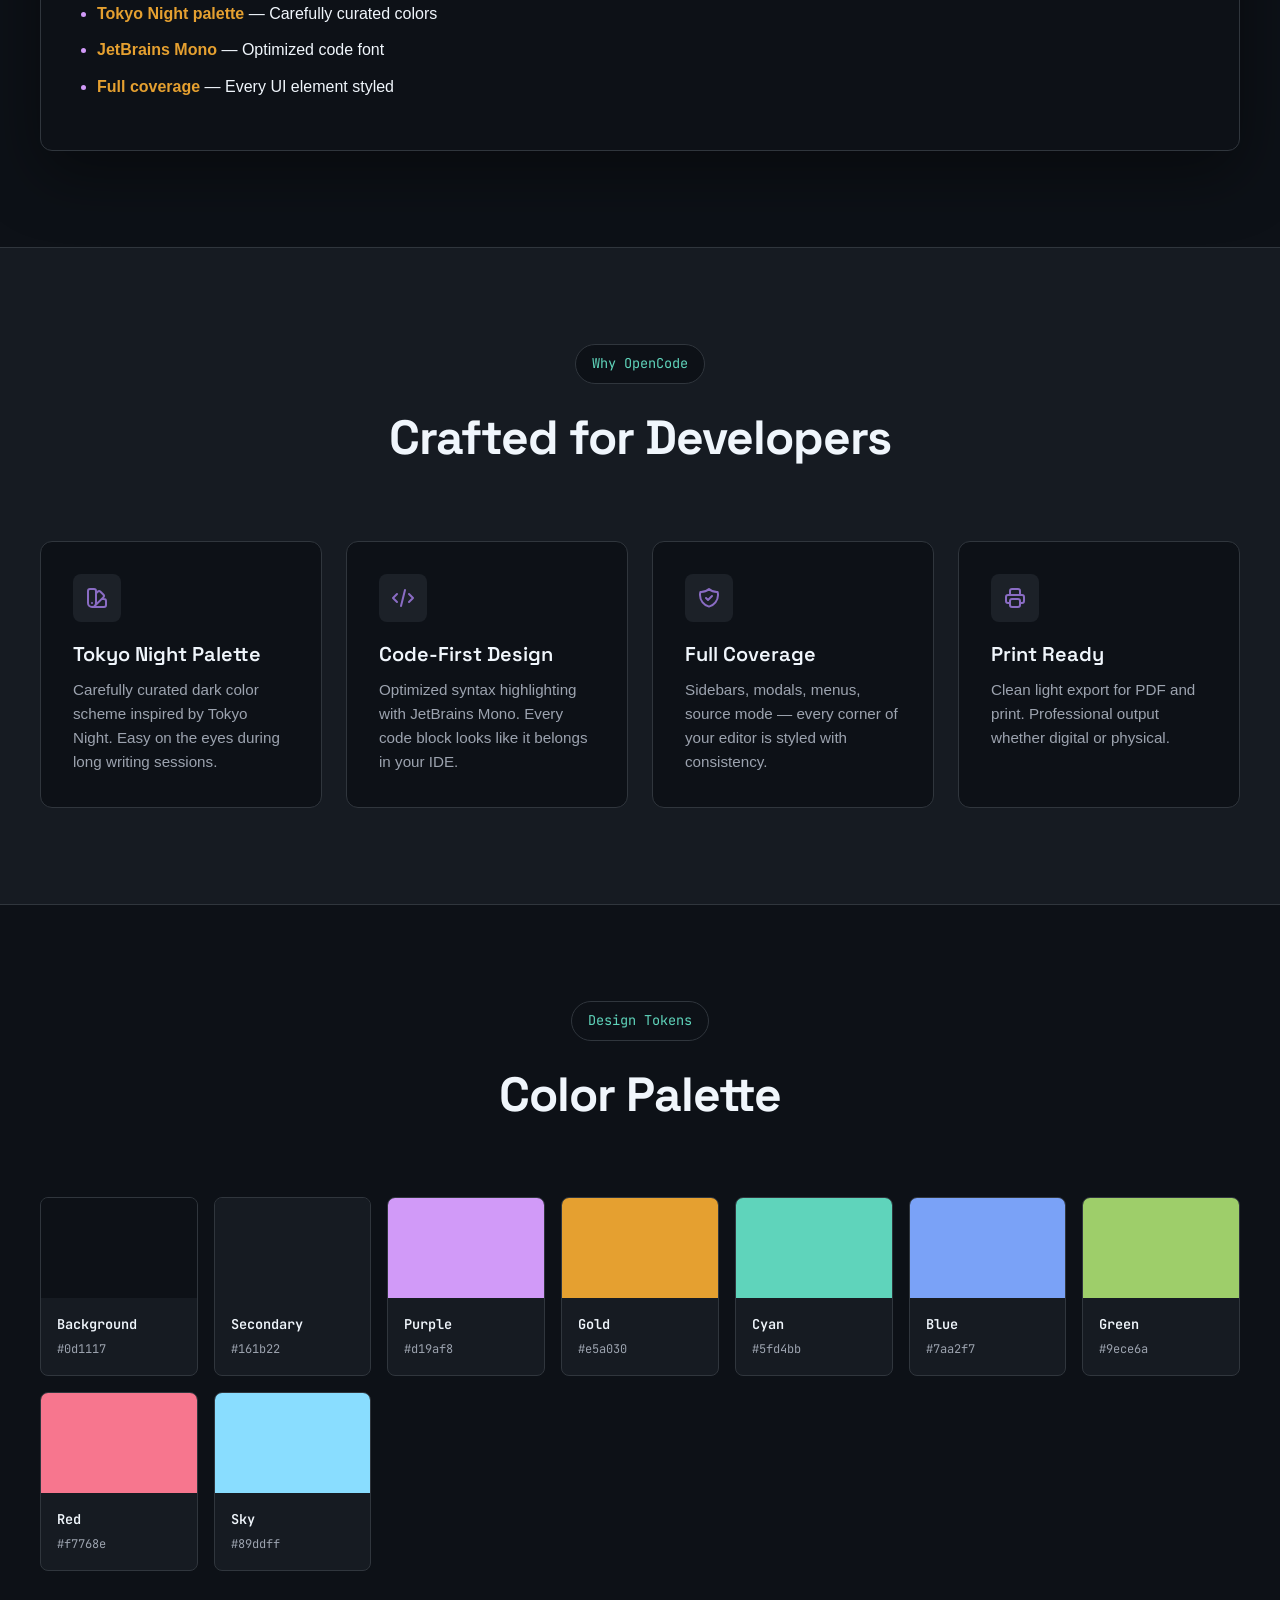
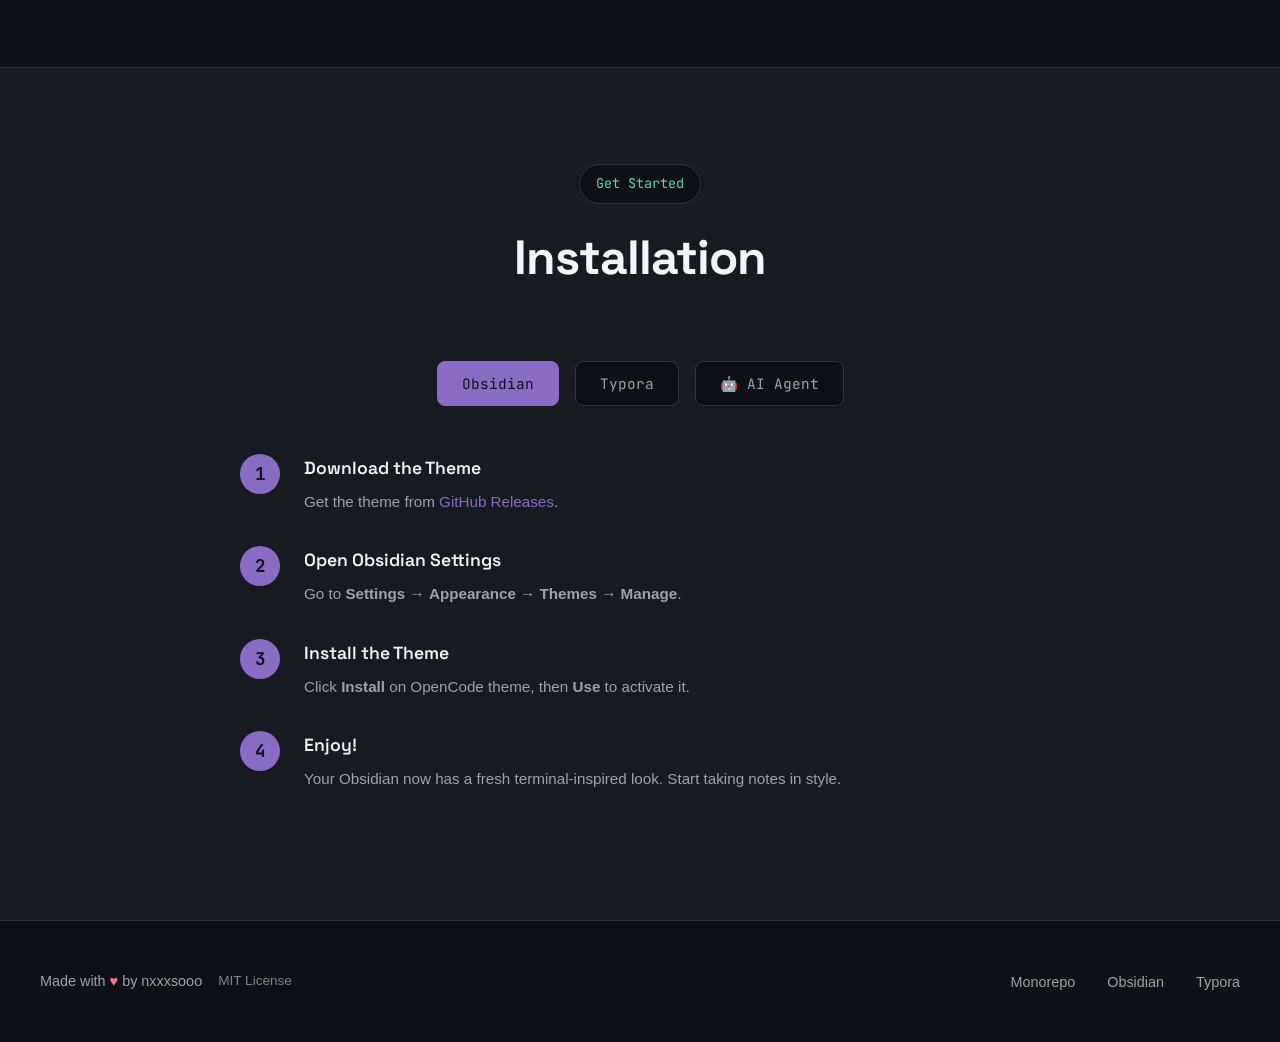
==== commit 20d58e04: "feat: add AI agent one-liner install section" ====
--- a/website/index.html
+++ b/website/index.html
@@ -1566,6 +1566,7 @@
       <div class="install-tabs">
         <button class="install-tab active" data-tab="obsidian">Obsidian</button>
         <button class="install-tab" data-tab="typora">Typora</button>
+        <button class="install-tab" data-tab="agent">🤖 AI Agent</button>
       </div>
       
       <!-- Obsidian Installation -->
@@ -1641,6 +1642,32 @@
           </div>
         </div>
       </div>
+      <!-- AI Agent Installation -->
+      <div class="install-content" id="install-agent">
+        <div class="steps">
+          <div class="step">
+            <div class="step-number">⚡</div>
+            <div class="step-content">
+              <h3 class="step-title">One-liner for AI Agents</h3>
+              <p class="step-desc">Paste this into your AI coding assistant (Claude, Cursor, Copilot, etc.) to install both themes automatically:</p>
+              <pre style="background: var(--bg-secondary); border: 1px solid var(--border); border-radius: 8px; padding: 16px; margin-top: 12px; overflow-x: auto; font-size: 0.85rem; line-height: 1.6;"><code style="color: var(--cyan);"># Obsidian — install to vault theme folder
+VAULT="$(find ~/Library/Application\ Support/obsidian -name '.obsidian' -maxdepth 3 2>/dev/null | head -1)" && \
+mkdir -p "$VAULT/themes/OpenCode" && \
+curl -sL https://raw.githubusercontent.com/nxxxsooo/obsidian-opencode-theme/main/theme.css -o "$VAULT/themes/OpenCode/theme.css" && \
+curl -sL https://raw.githubusercontent.com/nxxxsooo/obsidian-opencode-theme/main/manifest.json -o "$VAULT/themes/OpenCode/manifest.json" && \
+echo "✅ Obsidian OpenCode theme installed"
+
+# Typora — install to theme folder
+TYPORA_THEMES="$(find ~/Library/Application\ Support/abnerworks.Typora/themes -maxdepth 0 2>/dev/null || echo '')" && \
+[ -n "$TYPORA_THEMES" ] && \
+curl -sL https://raw.githubusercontent.com/nxxxsooo/typora-opencode-theme/main/opencode.css -o "$TYPORA_THEMES/opencode.css" && \
+echo "✅ Typora OpenCode theme installed"</code></pre>
+              <p class="step-desc" style="margin-top: 12px; color: var(--text-muted); font-size: 0.85rem;">macOS paths shown. On Linux/Windows, adjust the vault/theme folder paths accordingly.</p>
+            </div>
+          </div>
+        </div>
+      </div>
+
     </div>
   </section>
   
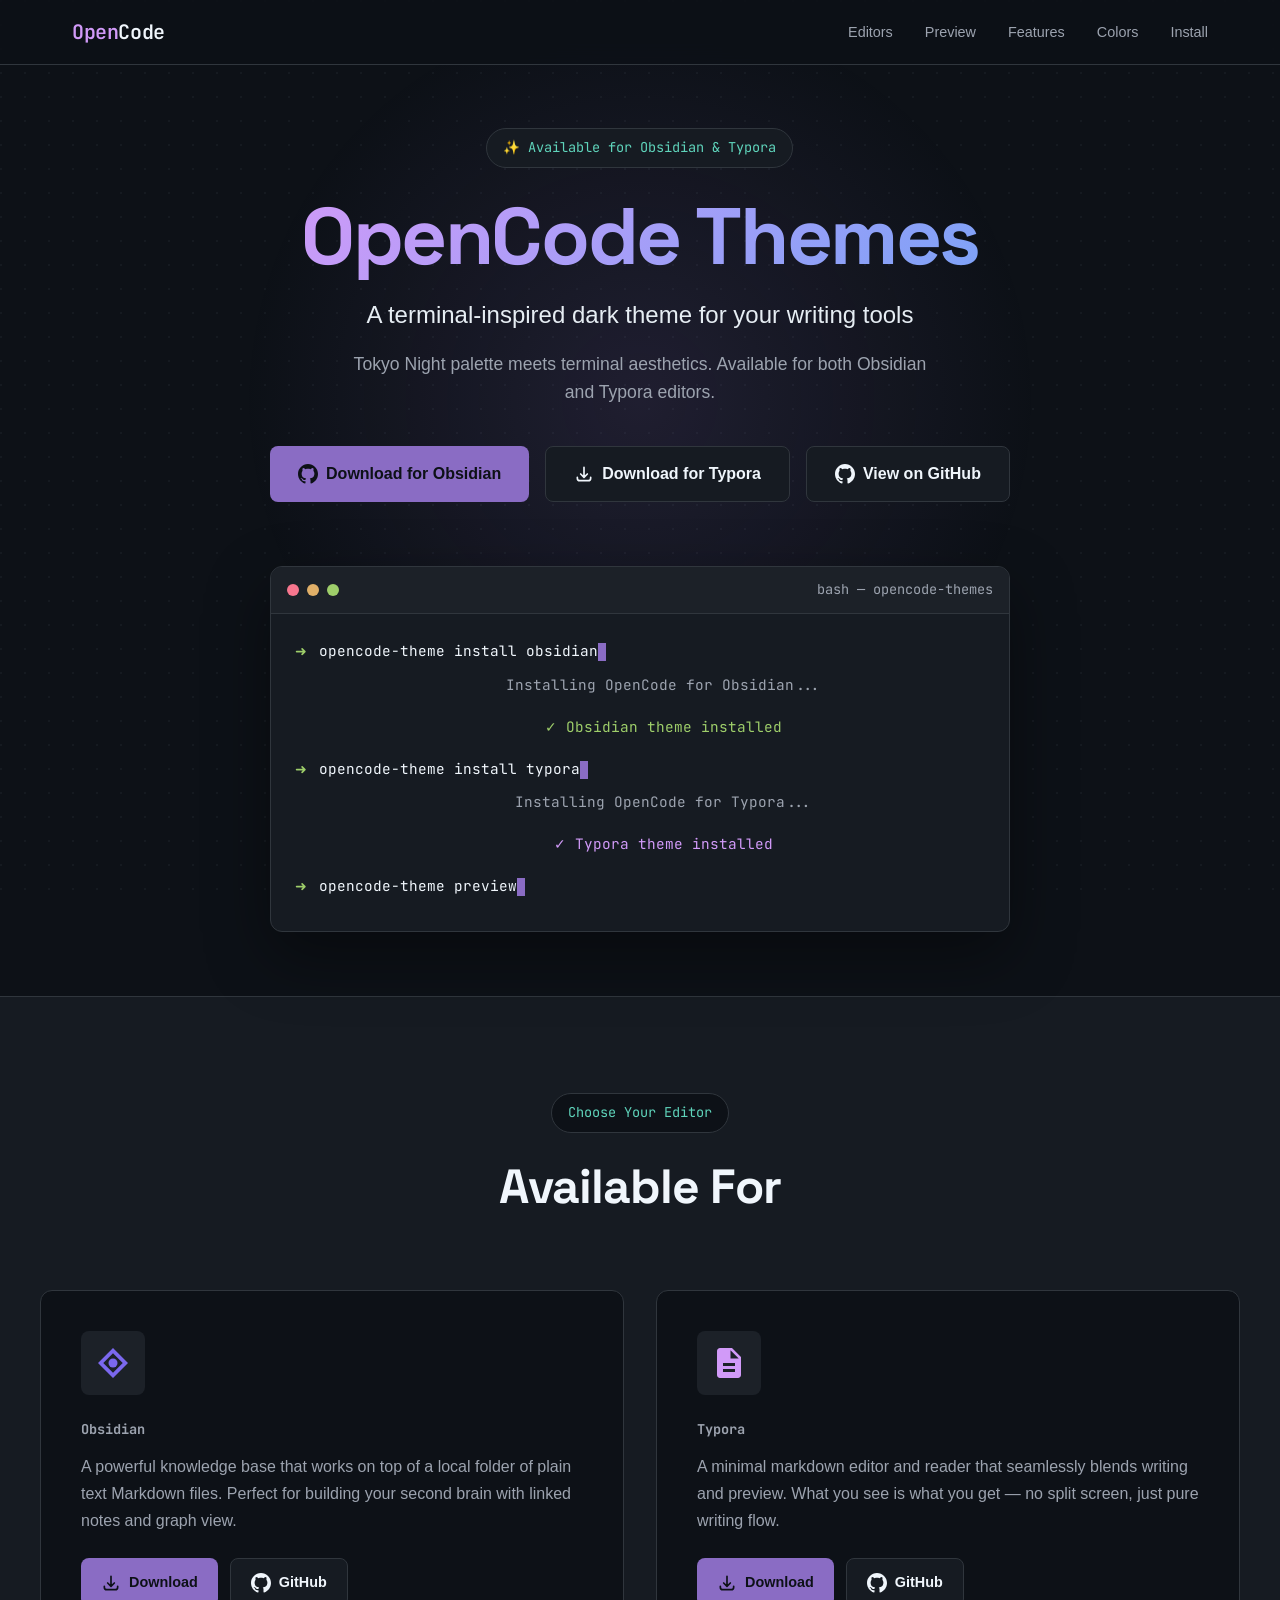
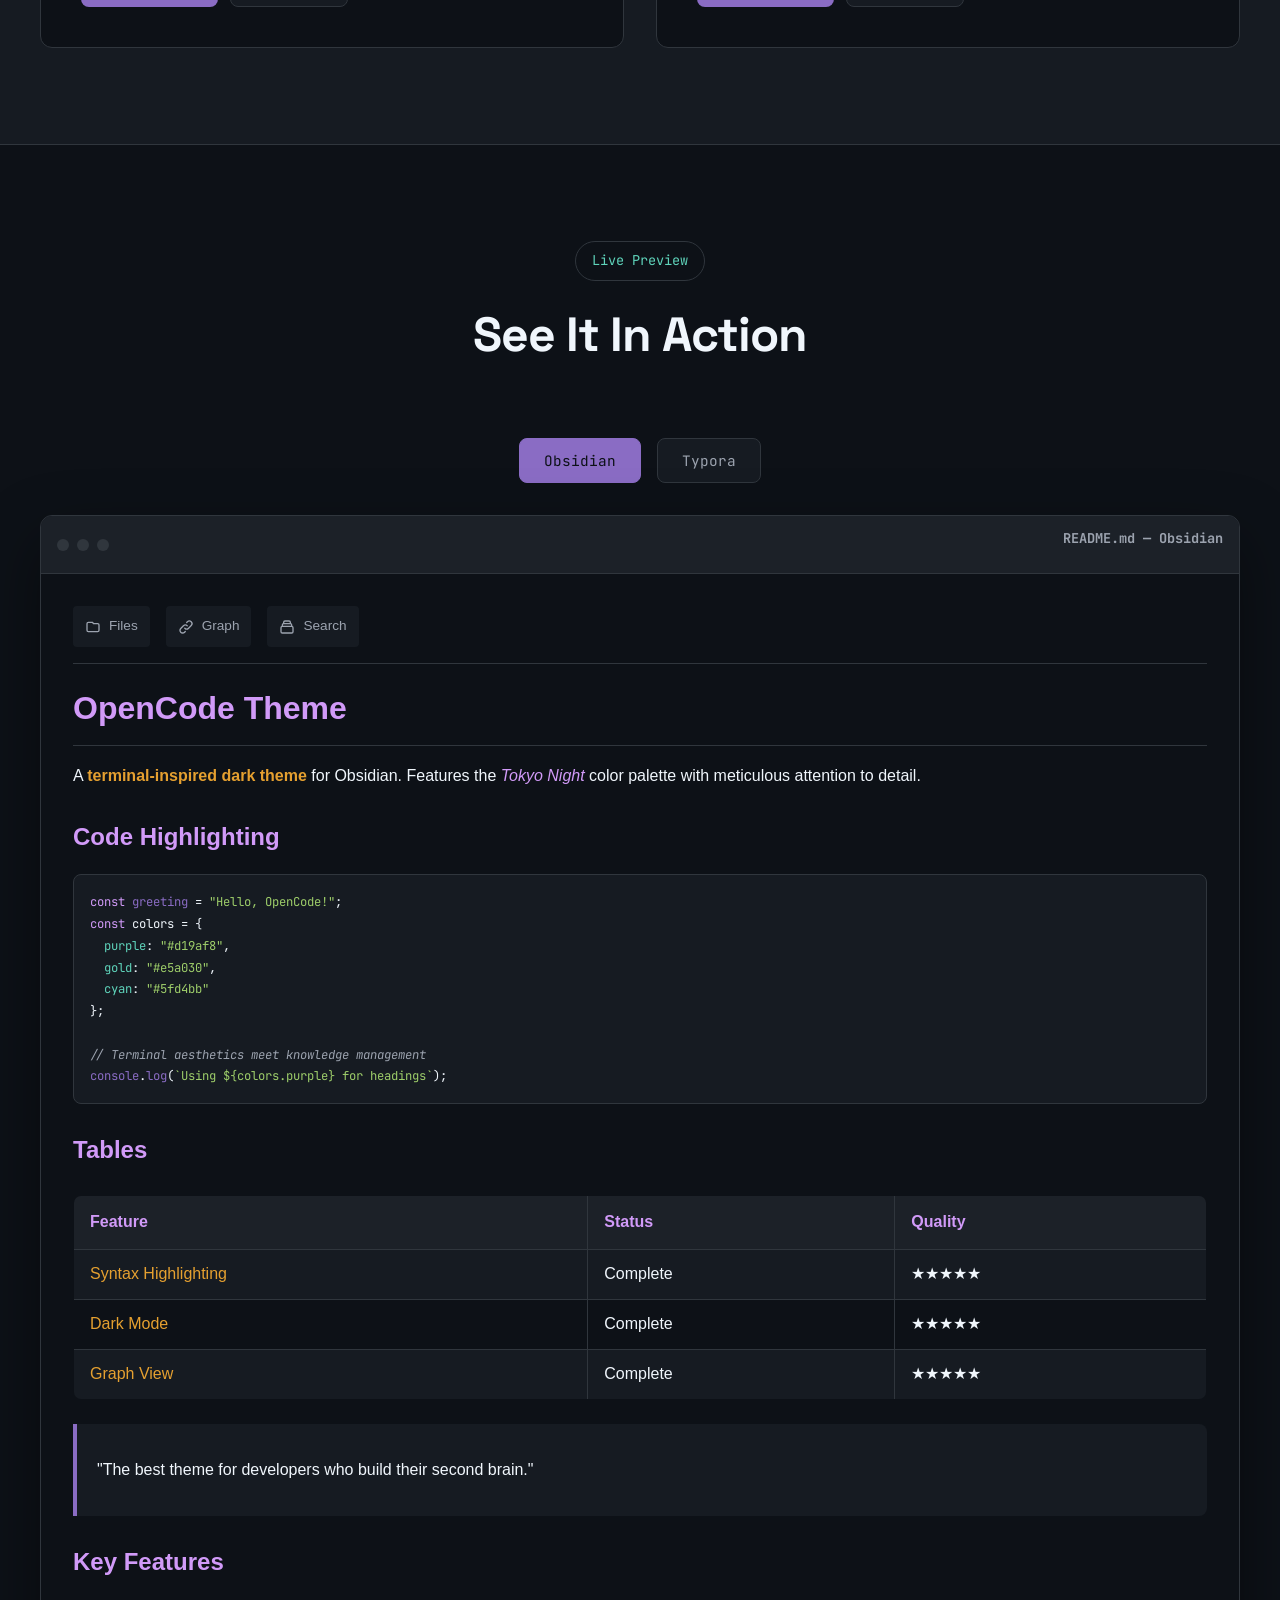
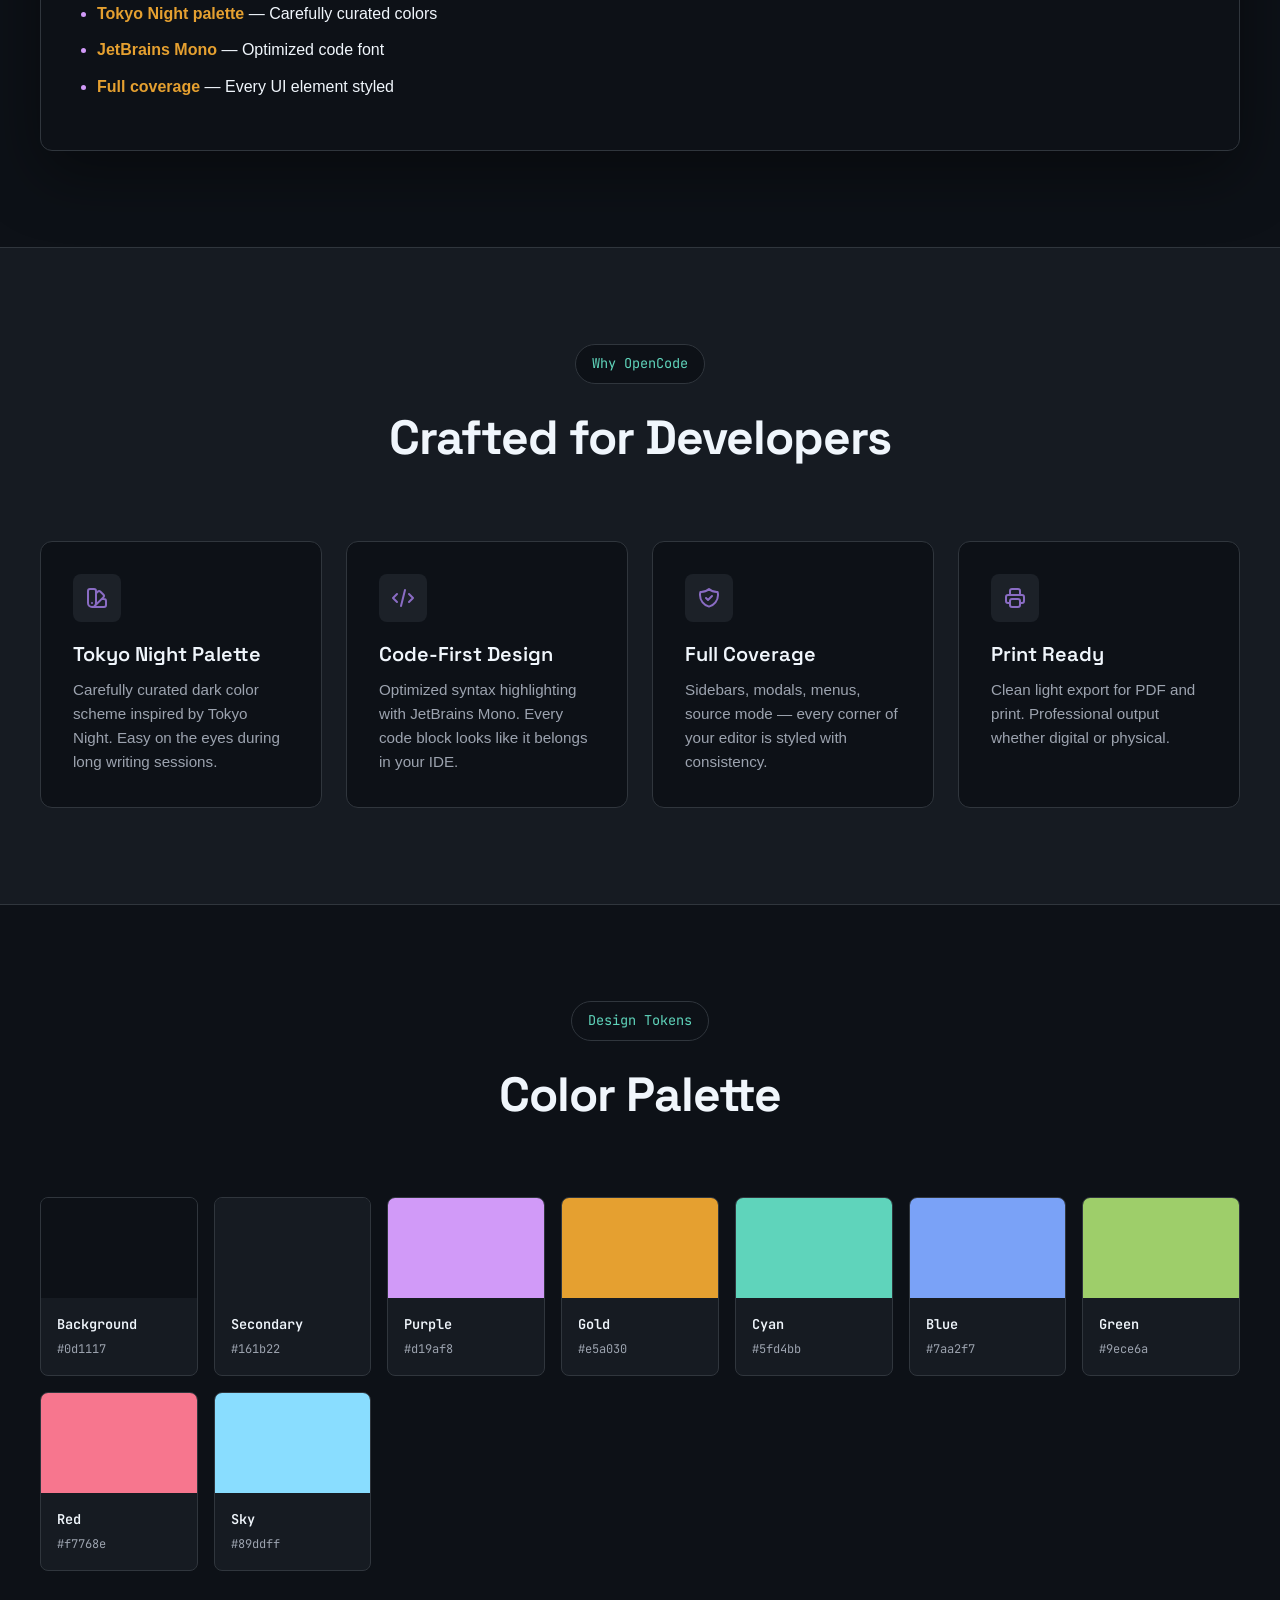
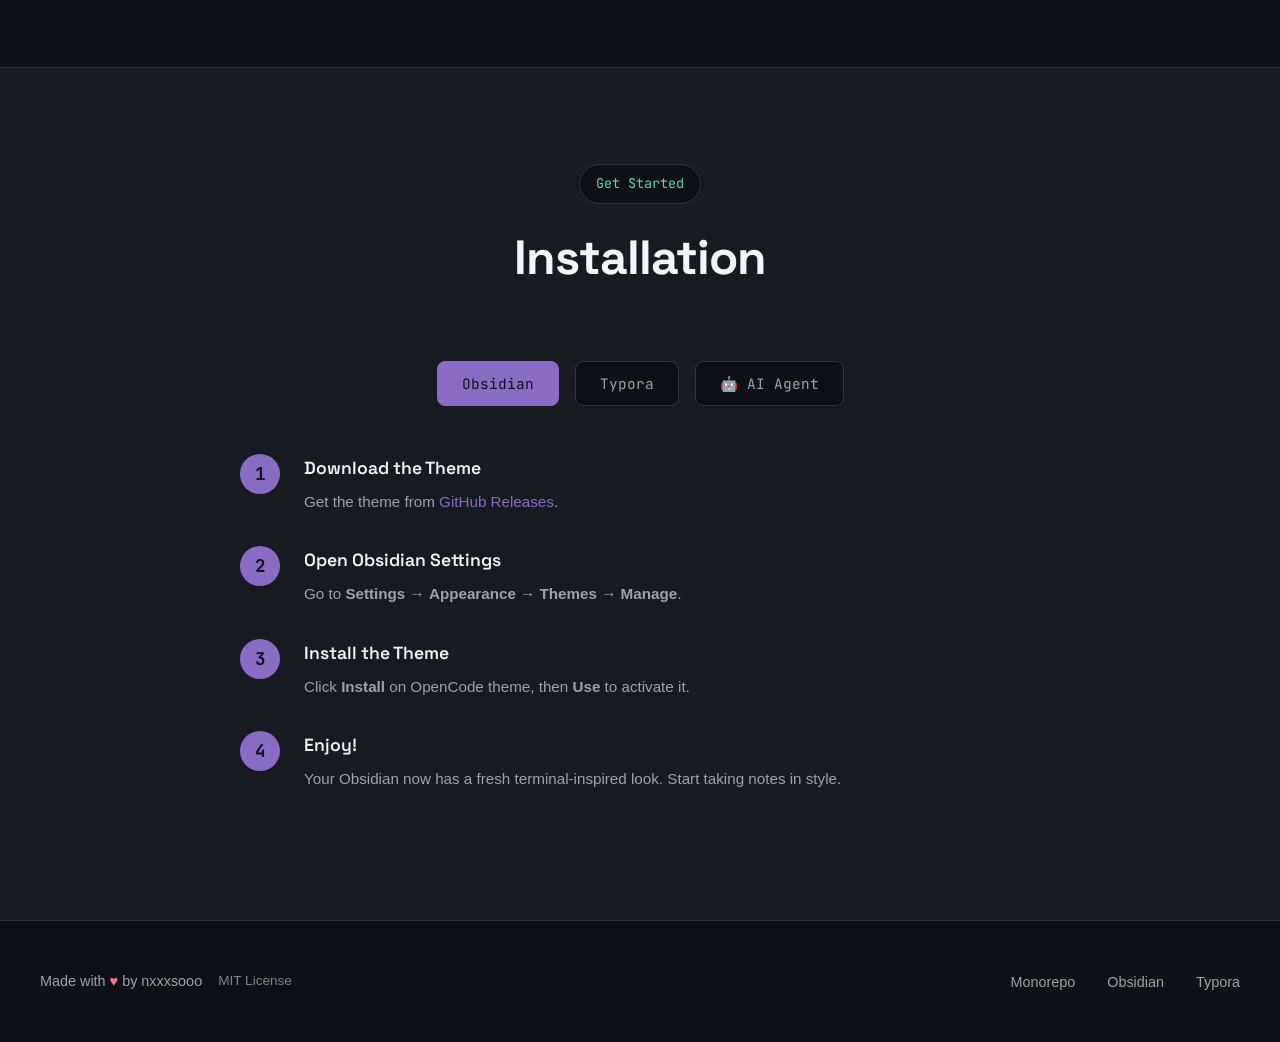
==== commit 857f1d35: "refactor: remove typora standalone repo references, point all links to monorepo" ====
--- a/website/index.html
+++ b/website/index.html
@@ -6,7 +6,8 @@
   <meta name="description" content="OpenCode Themes — Terminal-inspired dark themes for Obsidian and Typora. Tokyo Night palette meets terminal aesthetics across your writing tools.">
   <meta name="theme-color" content="#0d1117">
   <title>OpenCode Themes</title>
-  
+  <link rel="icon" type="image/svg+xml" href="data:image/svg+xml,%3Csvg xmlns='http://www.w3.org/2000/svg' viewBox='0 0 32 32'%3E%3Cdefs%3E%3ClinearGradient id='bg' x1='0' y1='0' x2='1' y2='1'%3E%3Cstop offset='0%25' stop-color='%23a3e635'/%3E%3Cstop offset='100%25' stop-color='%23ec4899'/%3E%3C/linearGradient%3E%3C/defs%3E%3Crect width='32' height='32' rx='6' fill='url(%23bg)'/%3E%3Cpath d='M8 13 A8 8 0 0 1 24 13' fill='none' stroke='%231a1a2e' stroke-width='2.5' stroke-linecap='round'/%3E%3Ccircle cx='12.5' cy='18' r='3.5' fill='none' stroke='%231a1a2e' stroke-width='2'/%3E%3Ccircle cx='19.5' cy='18' r='3.5' fill='none' stroke='%231a1a2e' stroke-width='2'/%3E%3Cline x1='16' y1='18' x2='16' y2='18' stroke='%231a1a2e' stroke-width='2' stroke-linecap='round'/%3E%3C/svg%3E">
+
   <!-- Google Fonts -->
   <link rel="preconnect" href="https://fonts.googleapis.com">
   <link rel="preconnect" href="https://fonts.gstatic.com" crossorigin>
@@ -1137,7 +1138,7 @@
           </svg>
           Download for Obsidian
         </a>
-        <a href="https://github.com/nxxxsooo/typora-opencode-theme" class="btn btn-secondary" target="_blank" rel="noopener">
+        <a href="https://github.com/nxxxsooo/opencode-themes/tree/main/typora" class="btn btn-secondary" target="_blank" rel="noopener">
           <svg xmlns="http://www.w3.org/2000/svg" fill="none" viewBox="0 0 24 24" stroke="currentColor">
             <path stroke-linecap="round" stroke-linejoin="round" stroke-width="2" d="M4 16v1a3 3 0 003 3h10a3 3 0 003-3v-1m-4-4l-4 4m0 0l-4-4m4 4V4" />
           </svg>
@@ -1226,13 +1227,13 @@
           <h3 class="editor-title">Typora</h3>
           <p class="editor-desc">A minimal markdown editor and reader that seamlessly blends writing and preview. What you see is what you get — no split screen, just pure writing flow.</p>
           <div class="editor-links">
-            <a href="https://github.com/nxxxsooo/typora-opencode-theme" class="btn btn-primary" target="_blank" rel="noopener">
+            <a href="https://github.com/nxxxsooo/opencode-themes/tree/main/typora" class="btn btn-primary" target="_blank" rel="noopener">
               <svg xmlns="http://www.w3.org/2000/svg" fill="none" viewBox="0 0 24 24" stroke="currentColor">
                 <path stroke-linecap="round" stroke-linejoin="round" stroke-width="2" d="M4 16v1a3 3 0 003 3h10a3 3 0 003-3v-1m-4-4l-4 4m0 0l-4-4m4 4V4" />
               </svg>
               Download
             </a>
-            <a href="https://github.com/nxxxsooo/typora-opencode-theme" class="btn btn-secondary" target="_blank" rel="noopener">
+            <a href="https://github.com/nxxxsooo/opencode-themes" class="btn btn-secondary" target="_blank" rel="noopener">
               <svg xmlns="http://www.w3.org/2000/svg" fill="currentColor" viewBox="0 0 24 24">
                 <path d="M12 0c-6.626 0-12 5.373-12 12 0 5.302 3.438 9.8 8.207 11.387.599.111.793-.261.793-.577v-2.234c-3.338.726-4.033-1.416-4.033-1.416-.546-1.387-1.333-1.756-1.333-1.756-1.089-.745.083-.729.083-.729 1.205.084 1.839 1.237 1.839 1.237 1.07 1.834 2.807 1.304 3.492.997.107-.775.418-1.305.762-1.604-2.665-.305-5.467-1.334-5.467-5.931 0-1.311.469-2.381 1.236-3.221-.124-.303-.535-1.524.117-3.176 0 0 1.008-.322 3.301 1.23.957-.266 1.983-.399 3.003-.404 1.02.005 2.047.138 3.006.404 2.291-1.552 3.297-1.23 3.297-1.23.653 1.653.242 2.874.118 3.176.77.84 1.235 1.911 1.235 3.221 0 4.609-2.807 5.624-5.479 5.921.43.372.823 1.102.823 2.222v3.293c0 .319.192.694.801.576 4.765-1.589 8.199-6.086 8.199-11.386 0-6.627-5.373-12-12-12z"/>
               </svg>
@@ -1613,7 +1614,7 @@
             <div class="step-number">1</div>
             <div class="step-content">
               <h3 class="step-title">Download the Theme</h3>
-              <p class="step-desc">Get <code>opencode.css</code> from the <a href="https://github.com/nxxxsooo/typora-opencode-theme/releases" target="_blank" rel="noopener">GitHub Releases</a> page.</p>
+              <p class="step-desc">Get <code>opencode.css</code> from the <a href="https://github.com/nxxxsooo/opencode-themes/tree/main/typora" target="_blank" rel="noopener">GitHub repository</a>.</p>
             </div>
           </div>
           
@@ -1660,7 +1661,7 @@
 # Typora — install to theme folder
 TYPORA_THEMES="$(find ~/Library/Application\ Support/abnerworks.Typora/themes -maxdepth 0 2>/dev/null || echo '')" && \
 [ -n "$TYPORA_THEMES" ] && \
-curl -sL https://raw.githubusercontent.com/nxxxsooo/typora-opencode-theme/main/opencode.css -o "$TYPORA_THEMES/opencode.css" && \
+curl -sL https://raw.githubusercontent.com/nxxxsooo/opencode-themes/main/typora/opencode.css -o "$TYPORA_THEMES/opencode.css" && \
 echo "✅ Typora OpenCode theme installed"</code></pre>
               <p class="step-desc" style="margin-top: 12px; color: var(--text-muted); font-size: 0.85rem;">macOS paths shown. On Linux/Windows, adjust the vault/theme folder paths accordingly.</p>
             </div>
@@ -1681,7 +1682,7 @@
       <ul class="footer-links">
         <li><a href="https://github.com/nxxxsooo/opencode-themes" target="_blank" rel="noopener">Monorepo</a></li>
         <li><a href="https://github.com/nxxxsooo/obsidian-opencode-theme" target="_blank" rel="noopener">Obsidian</a></li>
-        <li><a href="https://github.com/nxxxsooo/typora-opencode-theme" target="_blank" rel="noopener">Typora</a></li>
+        <li><a href="https://github.com/nxxxsooo/opencode-themes/tree/main/typora" target="_blank" rel="noopener">Typora</a></li>
       </ul>
     </div>
   </footer>
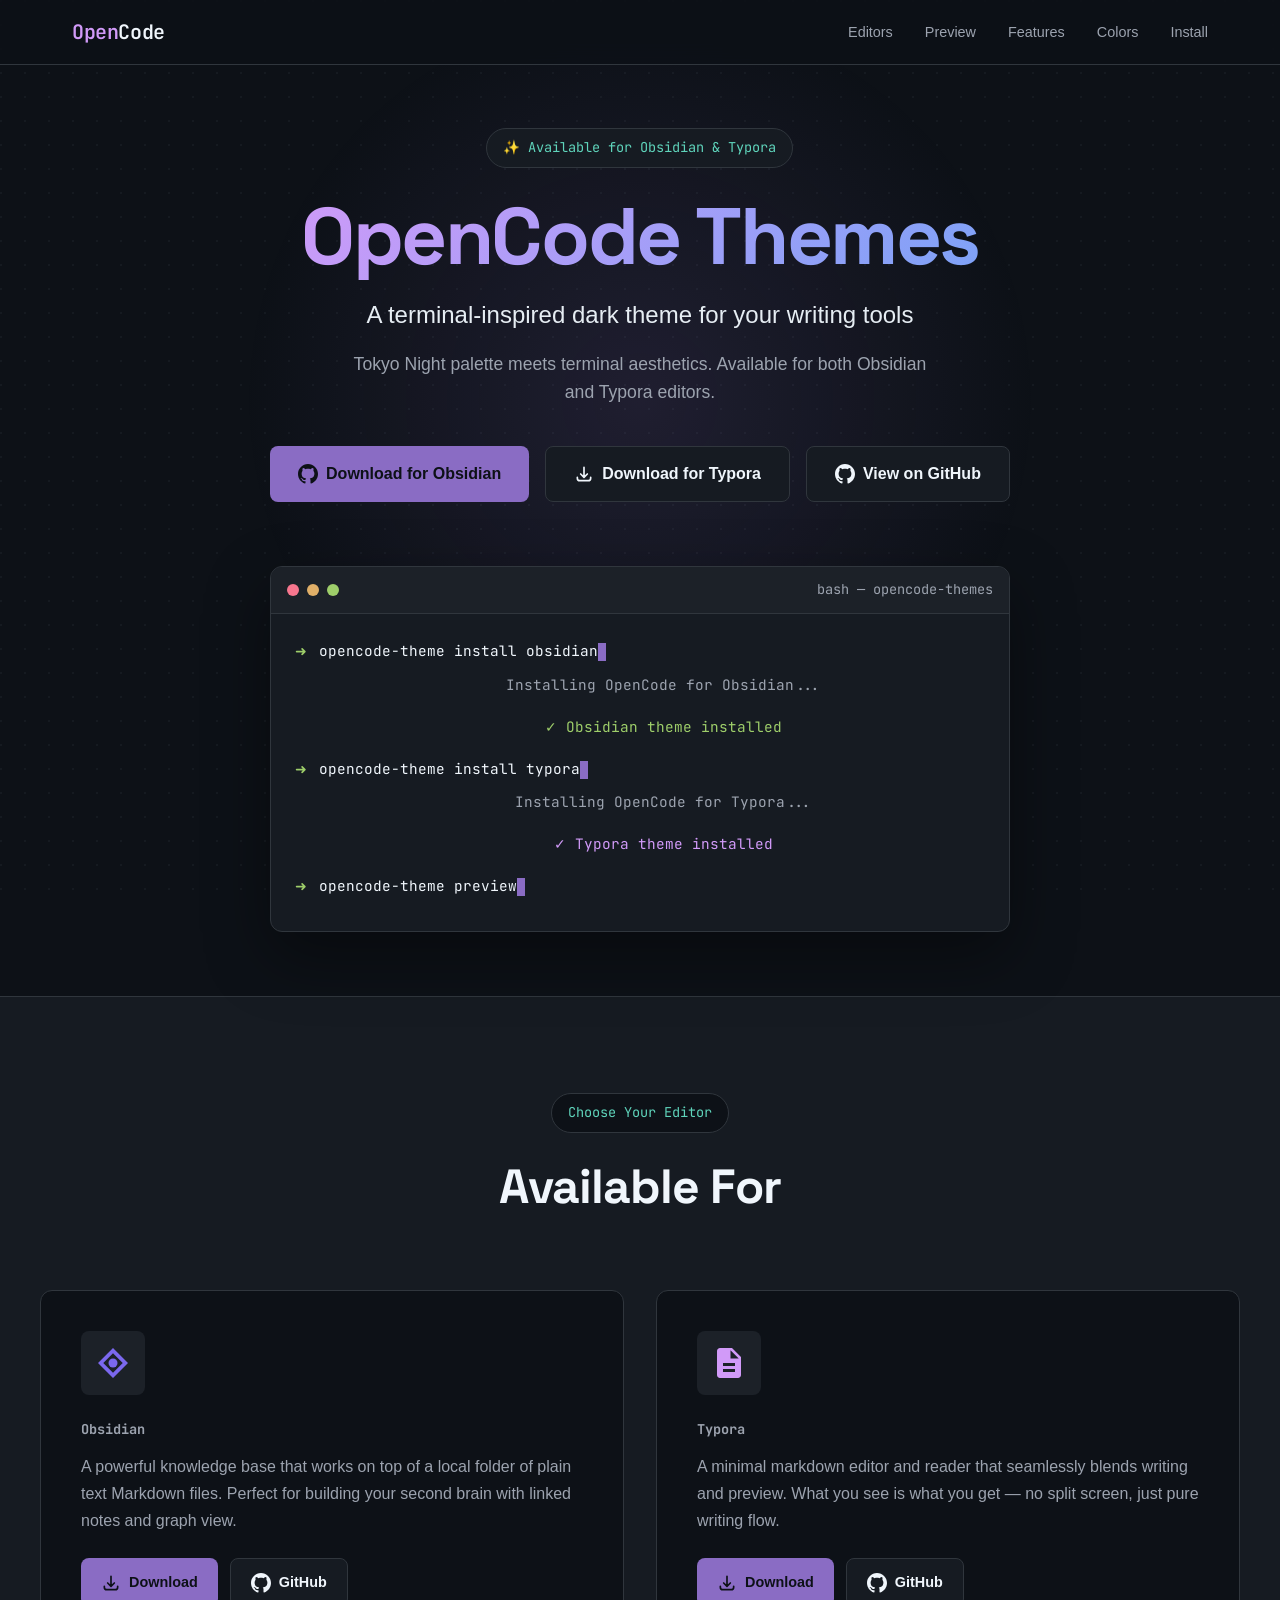
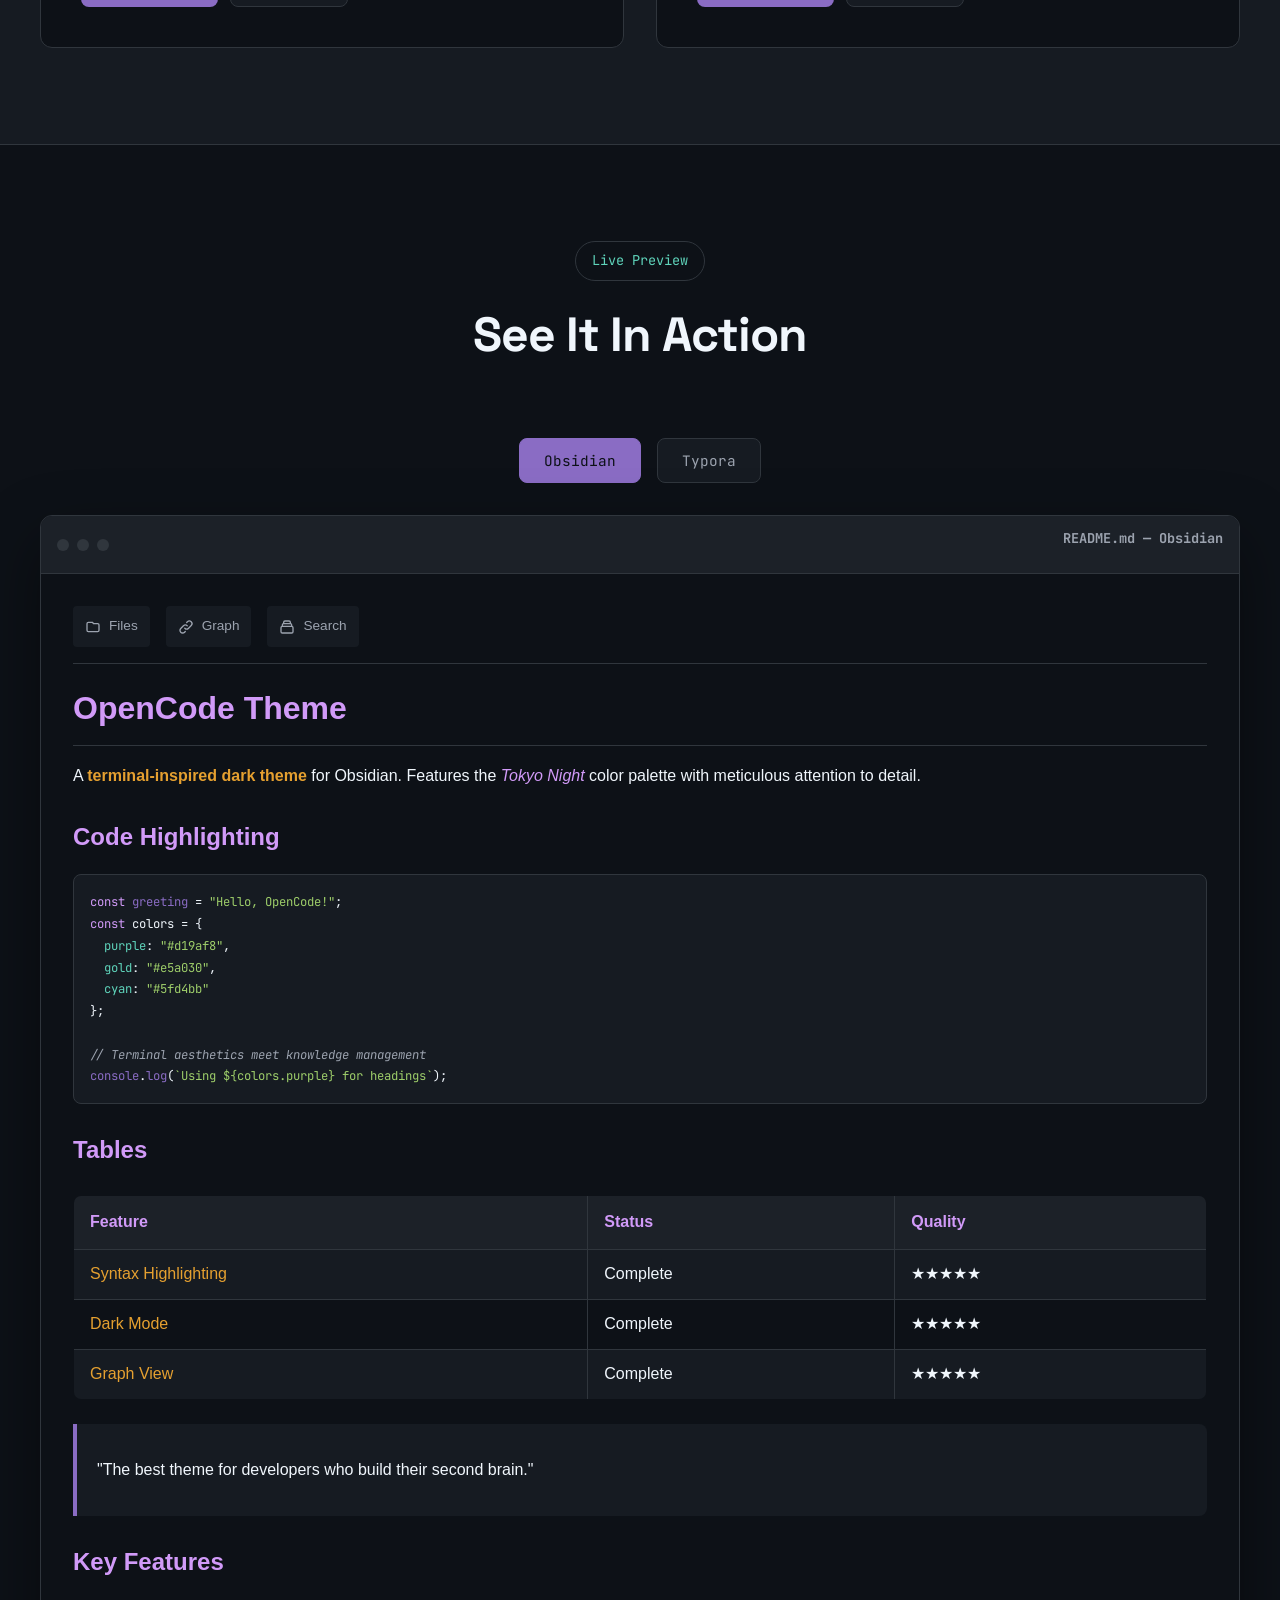
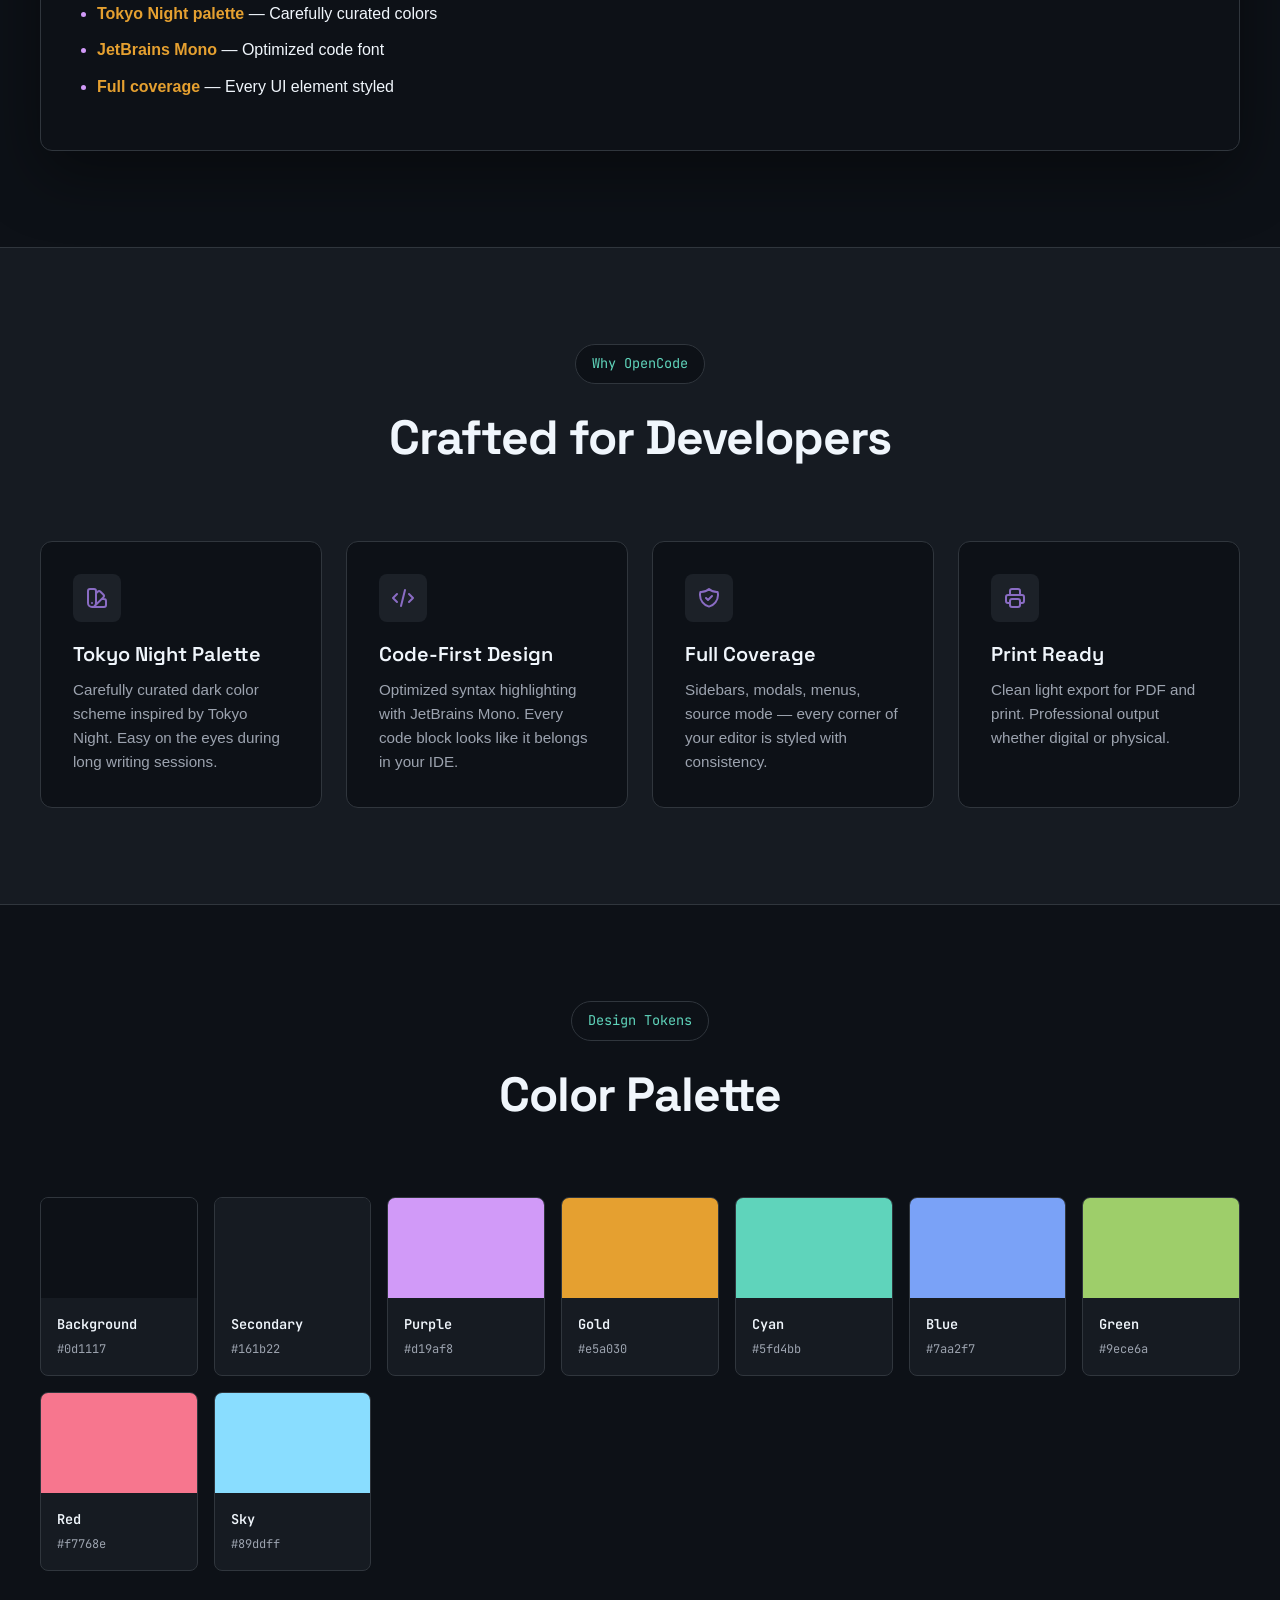
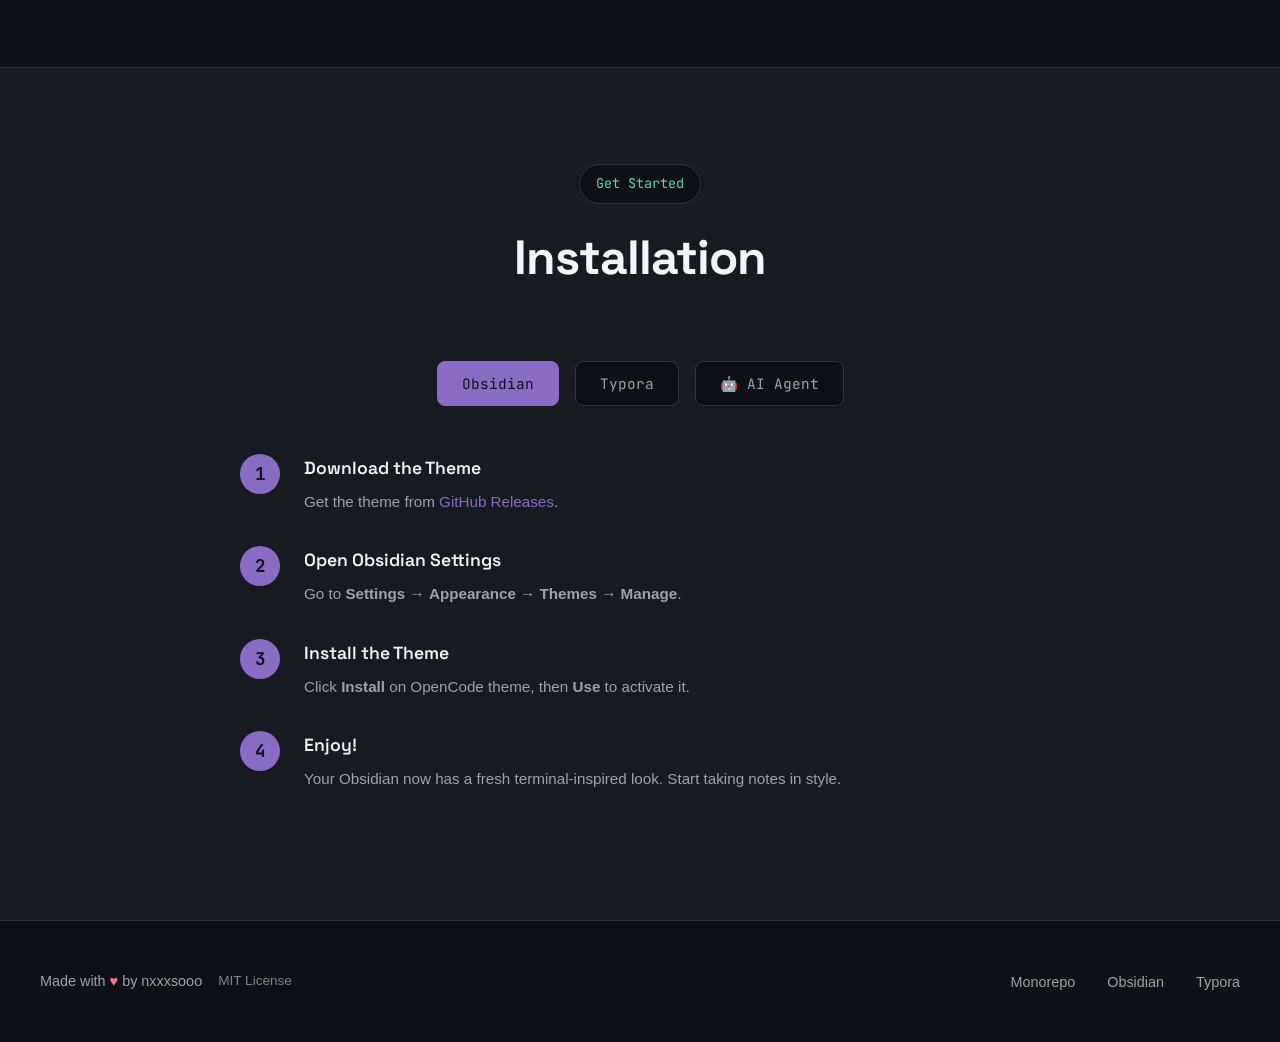
==== commit 7173673c: "fix: center AI Agent install tab content" ====
--- a/website/index.html
+++ b/website/index.html
@@ -1645,13 +1645,10 @@
       </div>
       <!-- AI Agent Installation -->
       <div class="install-content" id="install-agent">
-        <div class="steps">
-          <div class="step">
-            <div class="step-number">⚡</div>
-            <div class="step-content">
-              <h3 class="step-title">One-liner for AI Agents</h3>
-              <p class="step-desc">Paste this into your AI coding assistant (Claude, Cursor, Copilot, etc.) to install both themes automatically:</p>
-              <pre style="background: var(--bg-secondary); border: 1px solid var(--border); border-radius: 8px; padding: 16px; margin-top: 12px; overflow-x: auto; font-size: 0.85rem; line-height: 1.6;"><code style="color: var(--cyan);"># Obsidian — install to vault theme folder
+        <div style="max-width: 900px; margin: 0 auto; text-align: center;">
+          <h3 class="step-title" style="margin-bottom: 8px;">⚡ One-liner for AI Agents</h3>
+          <p class="step-desc" style="margin-bottom: 20px;">Paste this into your AI coding assistant (Claude, Cursor, Copilot, etc.) to install both themes automatically:</p>
+          <pre style="background: var(--bg-secondary); border: 1px solid var(--border); border-radius: 8px; padding: 20px; overflow-x: auto; font-size: 0.85rem; line-height: 1.6; text-align: left;"><code style="color: var(--cyan);"># Obsidian — install to vault theme folder
 VAULT="$(find ~/Library/Application\ Support/obsidian -name '.obsidian' -maxdepth 3 2>/dev/null | head -1)" && \
 mkdir -p "$VAULT/themes/OpenCode" && \
 curl -sL https://raw.githubusercontent.com/nxxxsooo/obsidian-opencode-theme/main/theme.css -o "$VAULT/themes/OpenCode/theme.css" && \
@@ -1663,9 +1660,7 @@
 [ -n "$TYPORA_THEMES" ] && \
 curl -sL https://raw.githubusercontent.com/nxxxsooo/opencode-themes/main/typora/opencode.css -o "$TYPORA_THEMES/opencode.css" && \
 echo "✅ Typora OpenCode theme installed"</code></pre>
-              <p class="step-desc" style="margin-top: 12px; color: var(--text-muted); font-size: 0.85rem;">macOS paths shown. On Linux/Windows, adjust the vault/theme folder paths accordingly.</p>
-            </div>
-          </div>
+          <p style="margin-top: 14px; color: var(--text-muted); font-size: 0.85rem;">macOS paths shown. On Linux/Windows, adjust the vault/theme folder paths accordingly.</p>
         </div>
       </div>
 
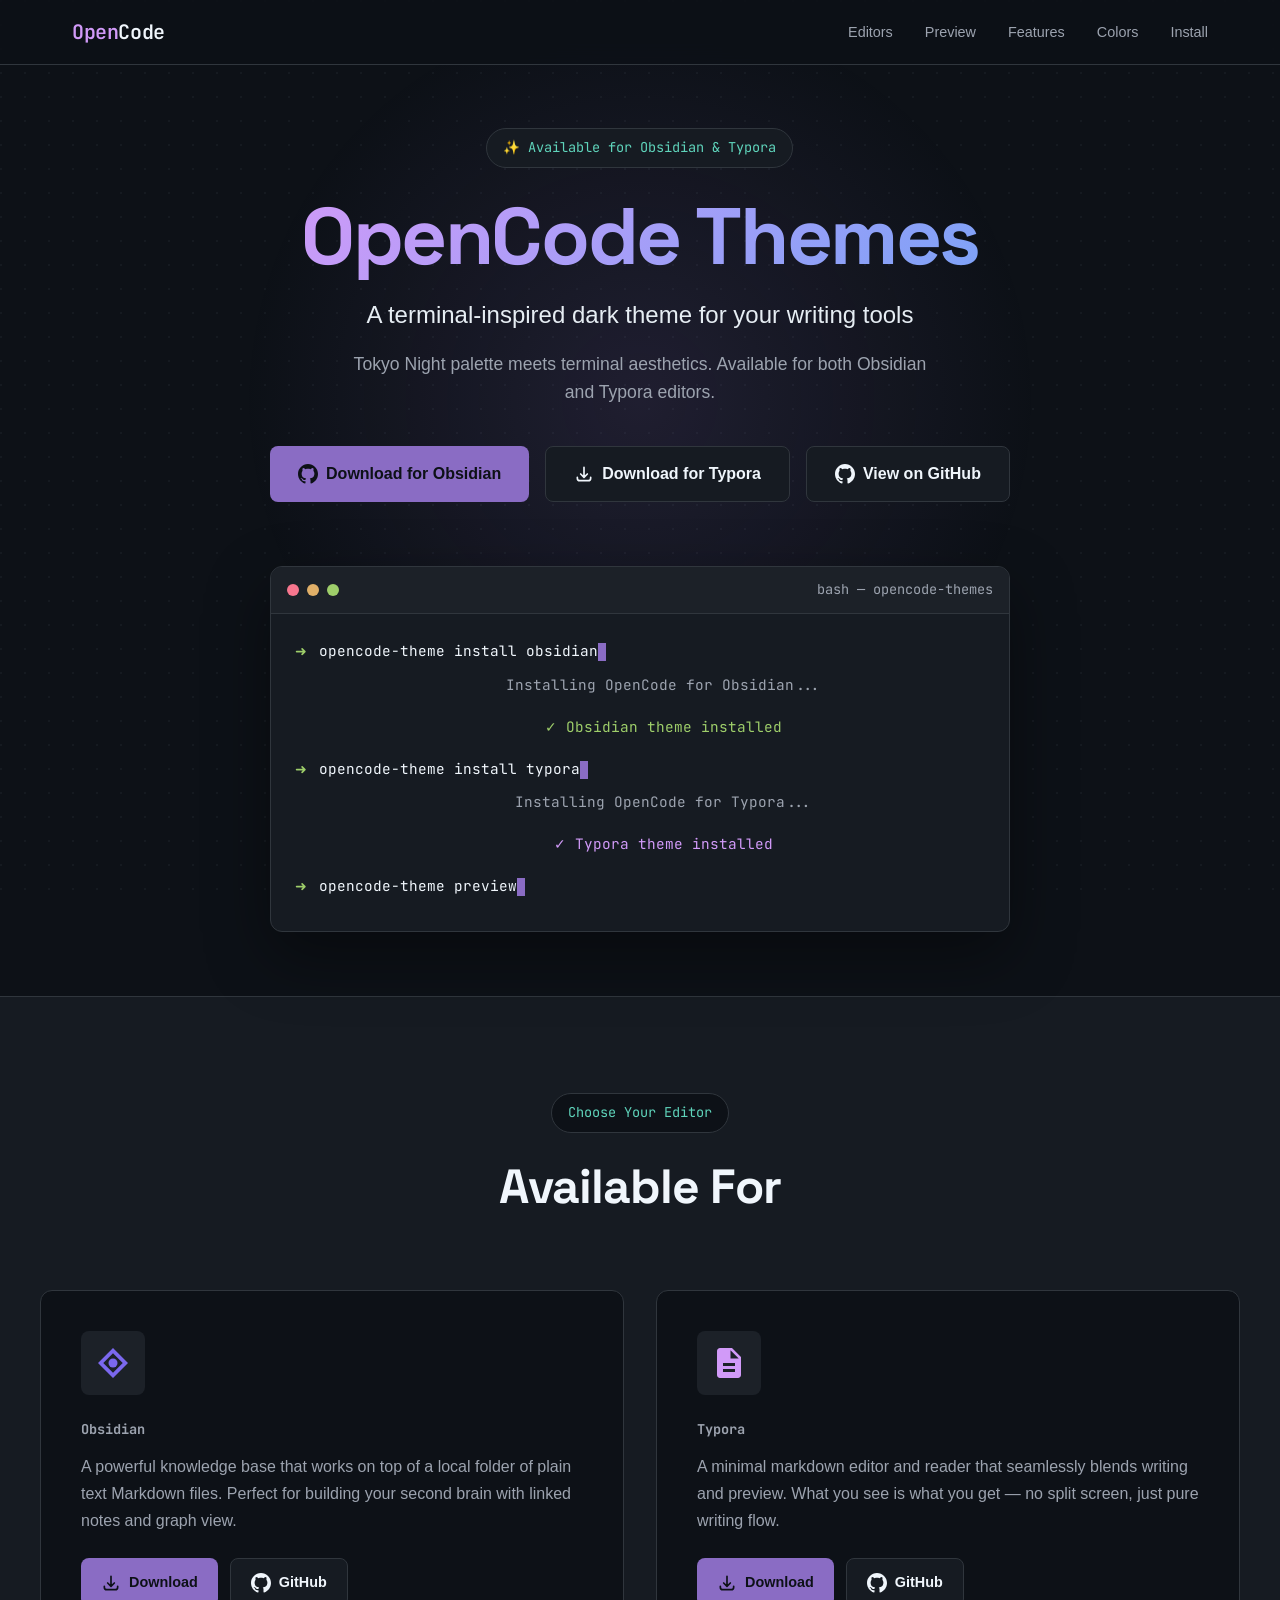
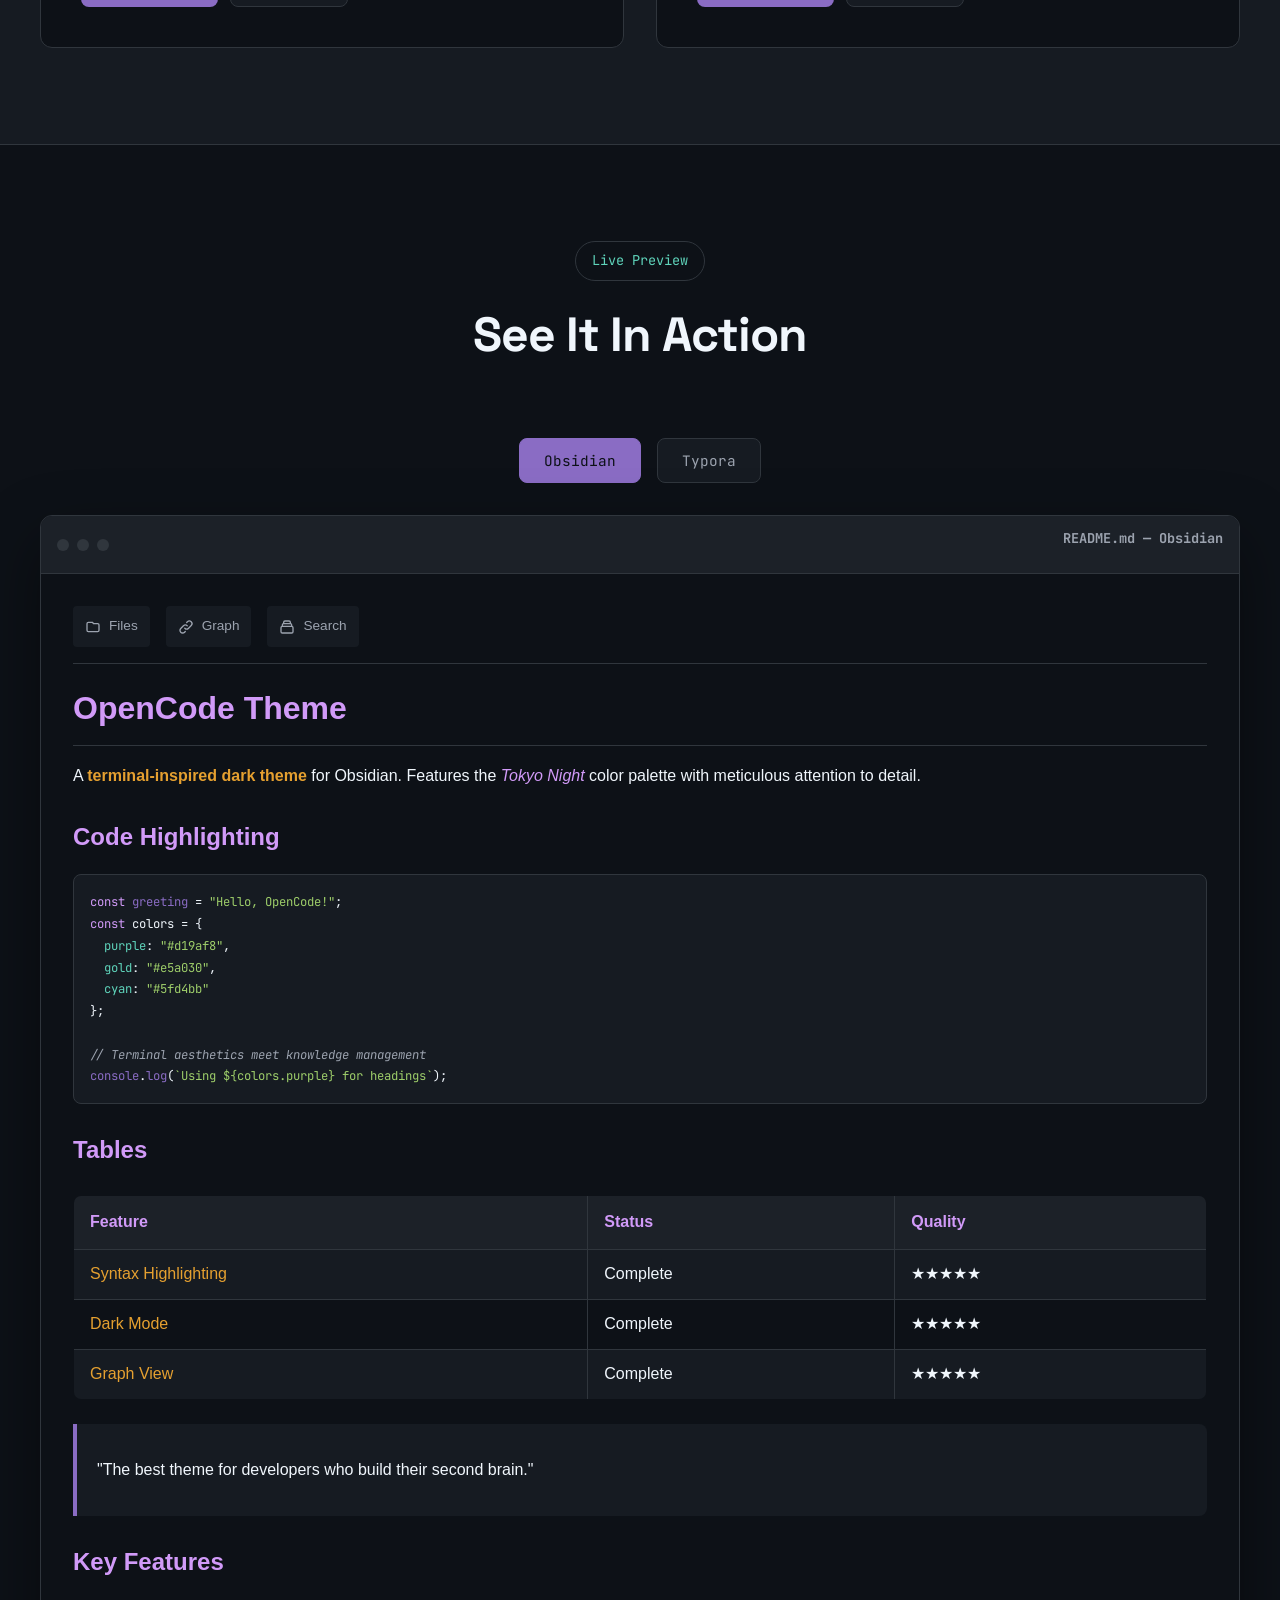
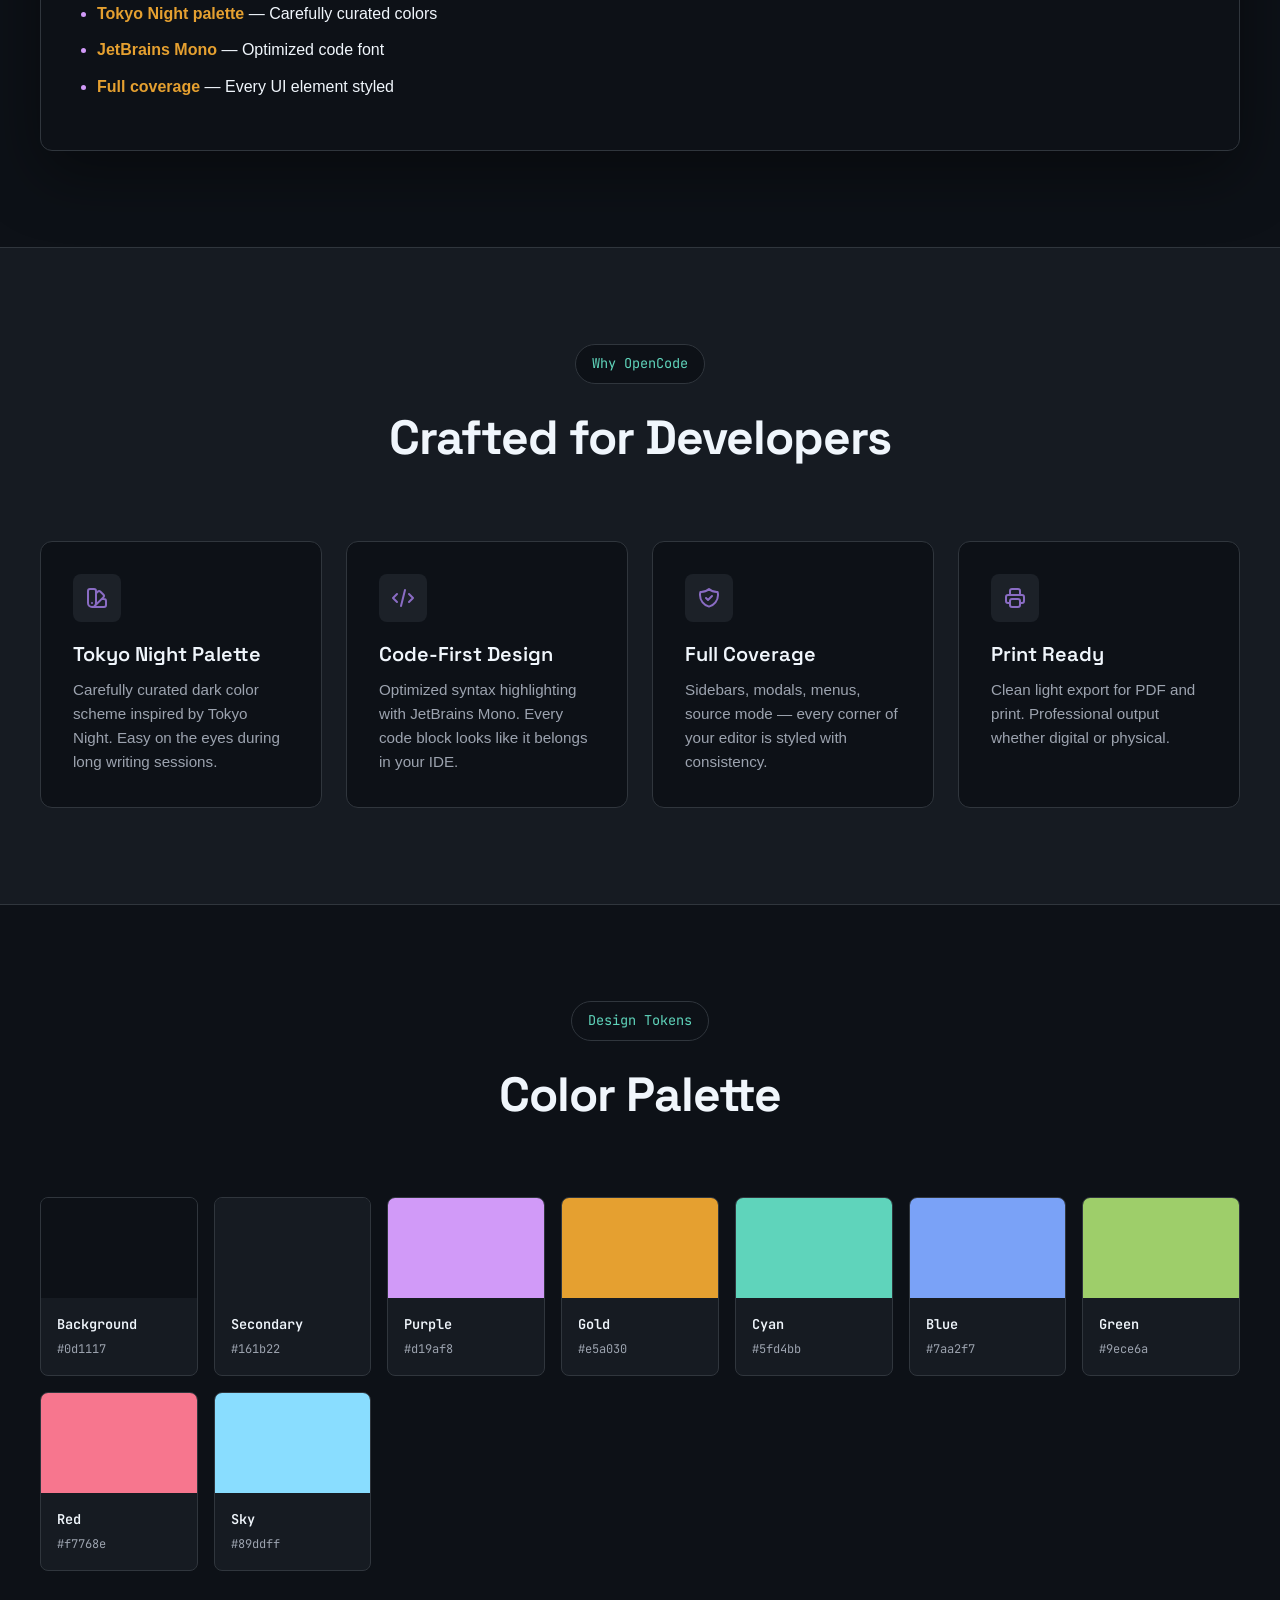
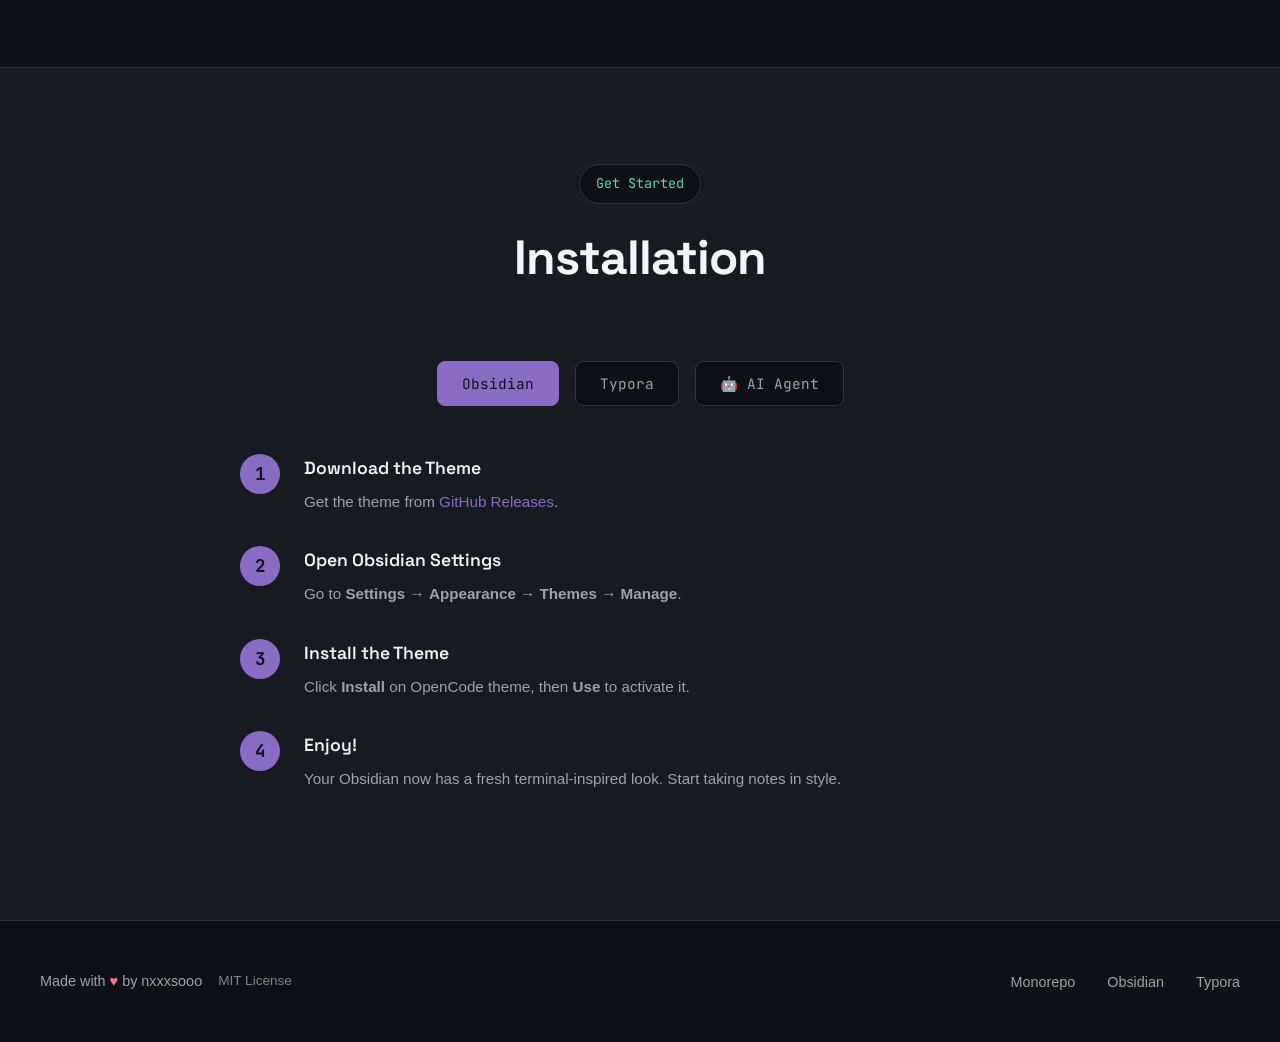
==== commit 940233d8: "fix: enable word-wrap on AI Agent code block" ====
--- a/website/index.html
+++ b/website/index.html
@@ -1648,7 +1648,7 @@
         <div style="max-width: 900px; margin: 0 auto; text-align: center;">
           <h3 class="step-title" style="margin-bottom: 8px;">⚡ One-liner for AI Agents</h3>
           <p class="step-desc" style="margin-bottom: 20px;">Paste this into your AI coding assistant (Claude, Cursor, Copilot, etc.) to install both themes automatically:</p>
-          <pre style="background: var(--bg-secondary); border: 1px solid var(--border); border-radius: 8px; padding: 20px; overflow-x: auto; font-size: 0.85rem; line-height: 1.6; text-align: left;"><code style="color: var(--cyan);"># Obsidian — install to vault theme folder
+          <pre style="background: var(--bg-secondary); border: 1px solid var(--border); border-radius: 8px; padding: 20px; overflow-x: auto; font-size: 0.85rem; line-height: 1.6; text-align: left; white-space: pre-wrap; word-break: break-all;"><code style="color: var(--cyan);"># Obsidian — install to vault theme folder
 VAULT="$(find ~/Library/Application\ Support/obsidian -name '.obsidian' -maxdepth 3 2>/dev/null | head -1)" && \
 mkdir -p "$VAULT/themes/OpenCode" && \
 curl -sL https://raw.githubusercontent.com/nxxxsooo/obsidian-opencode-theme/main/theme.css -o "$VAULT/themes/OpenCode/theme.css" && \
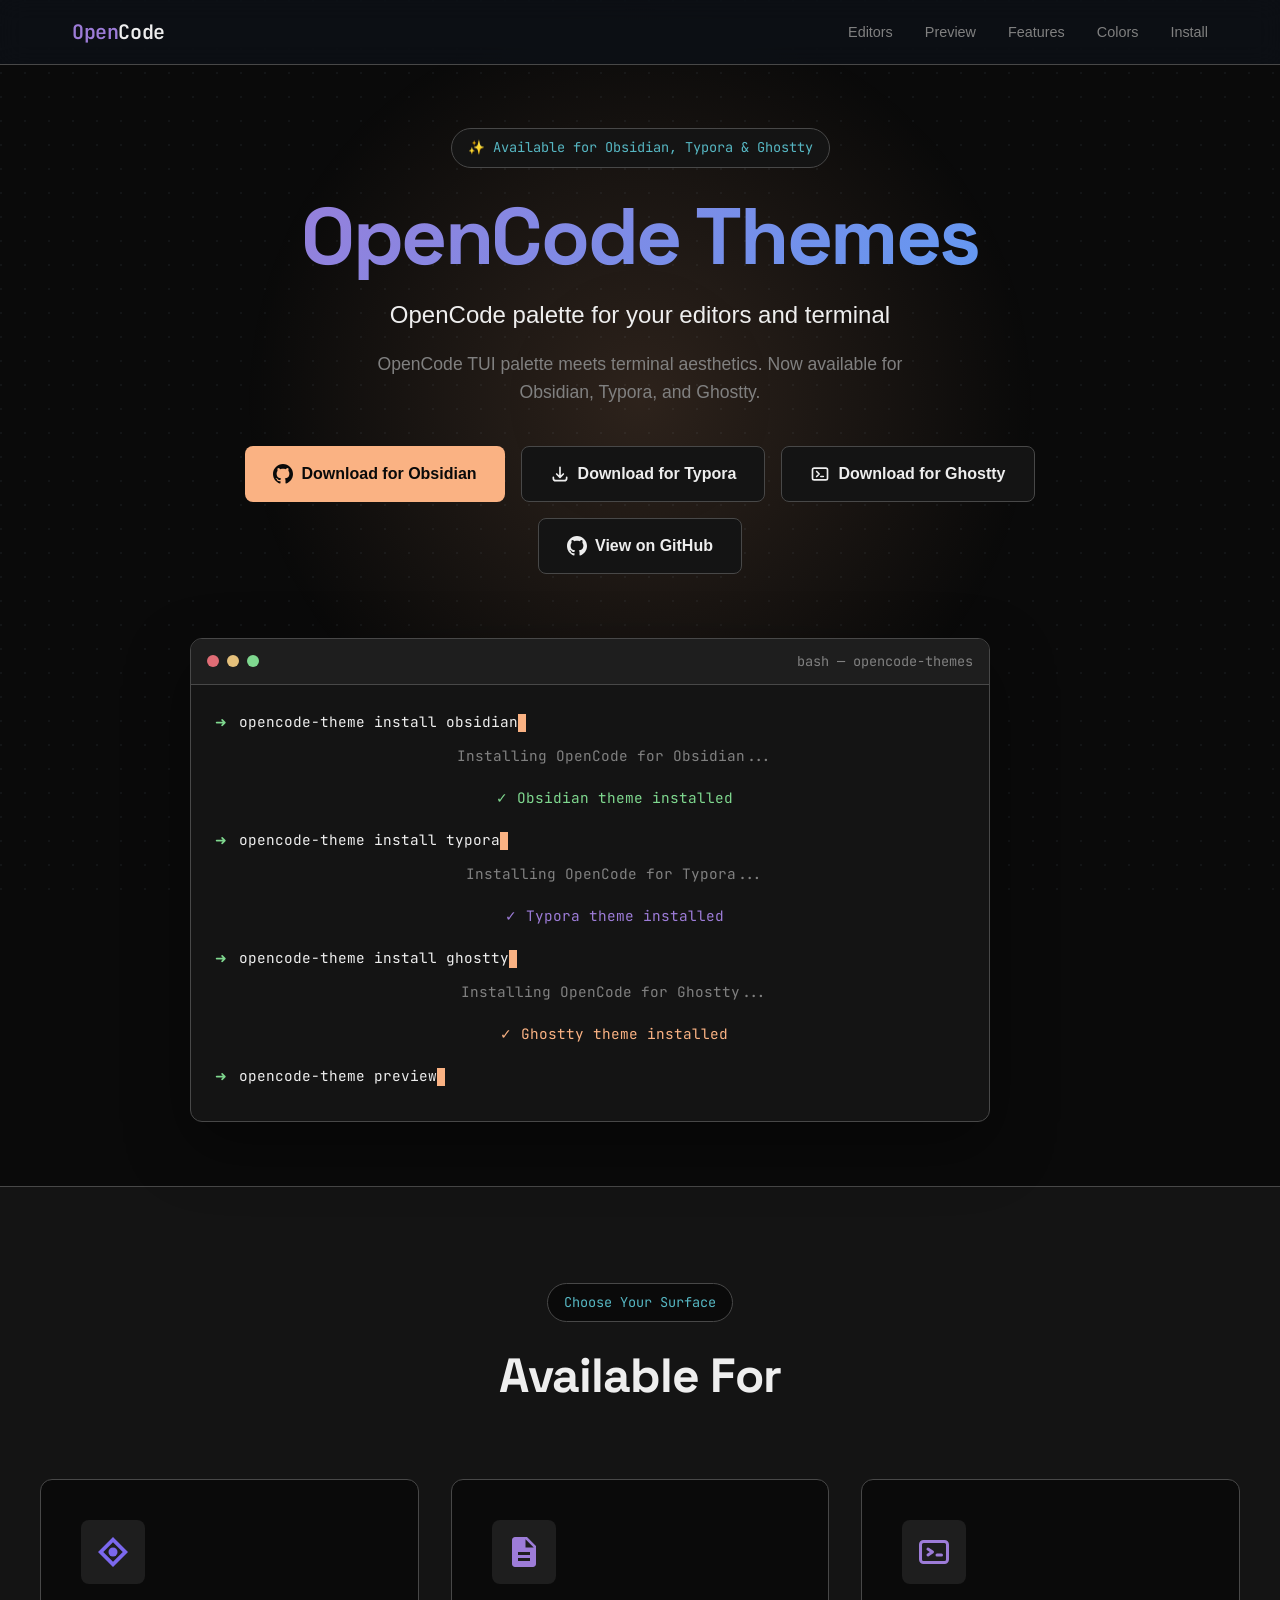
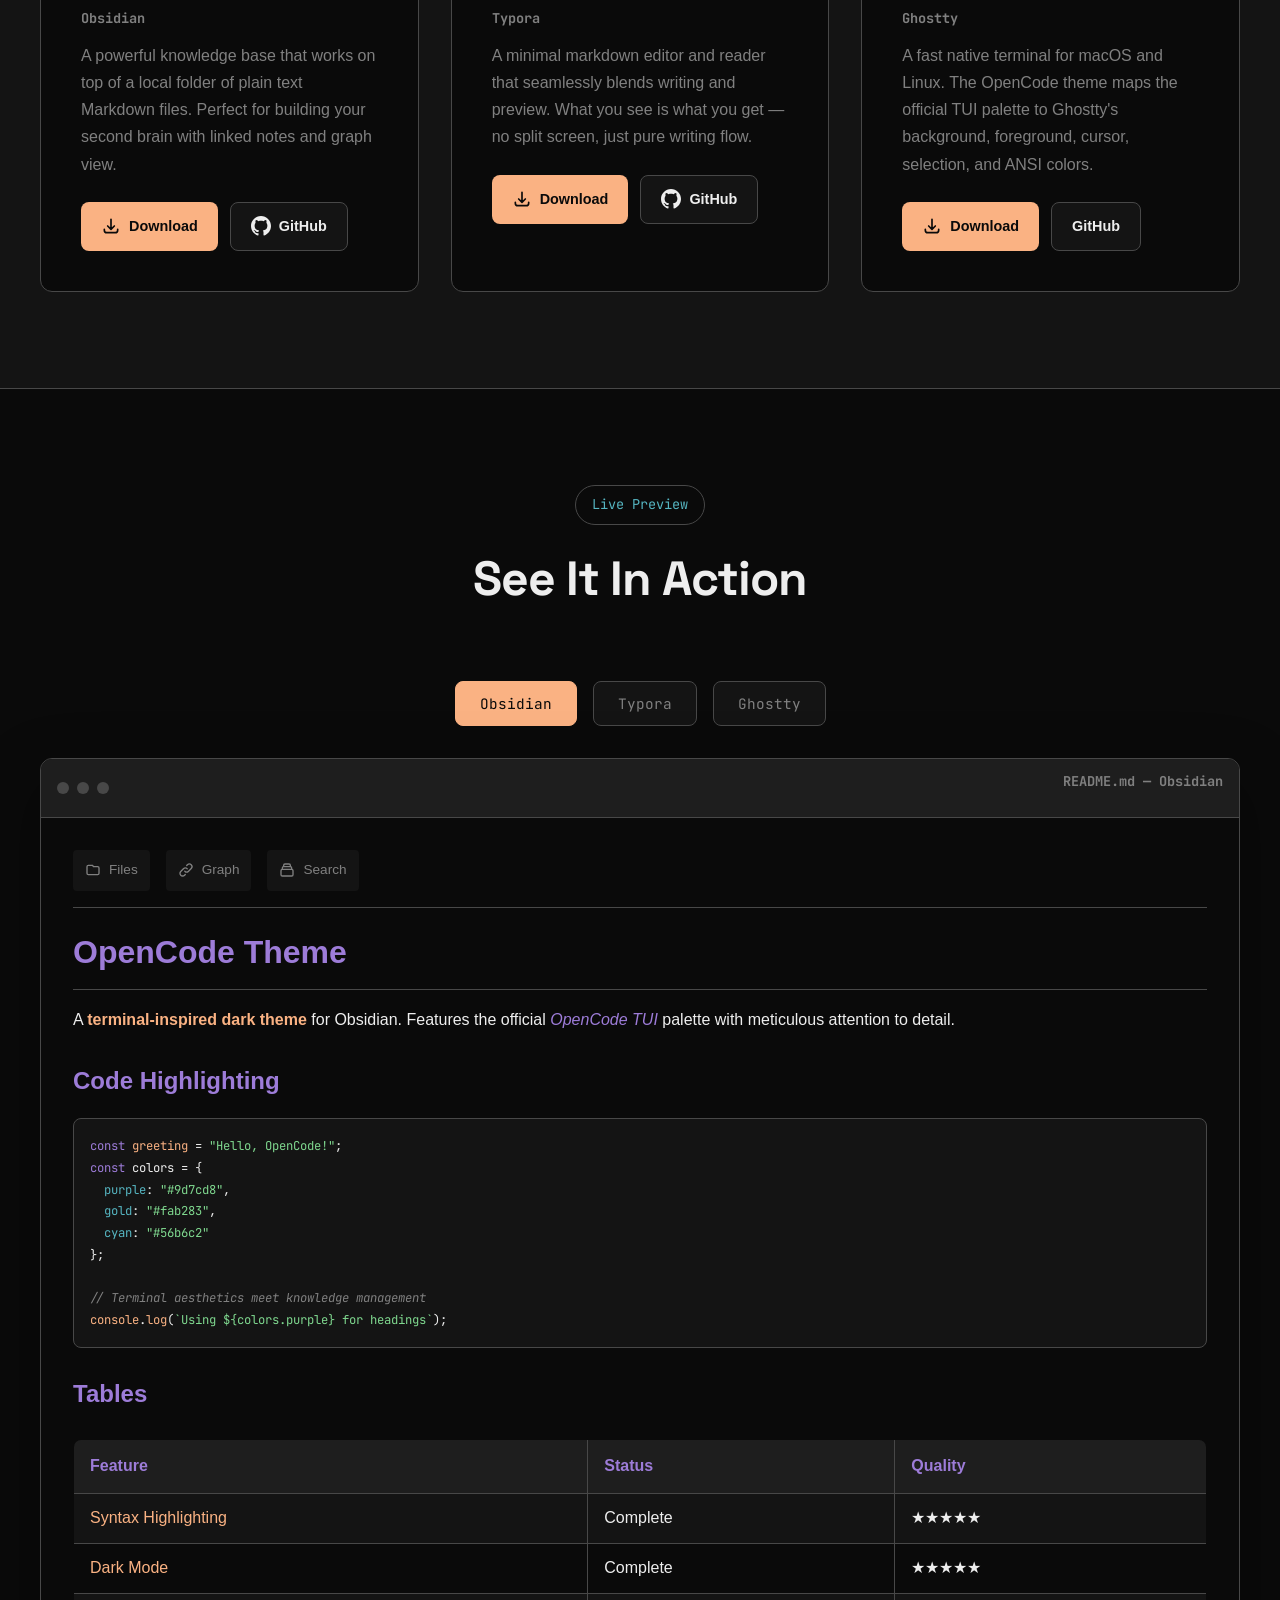
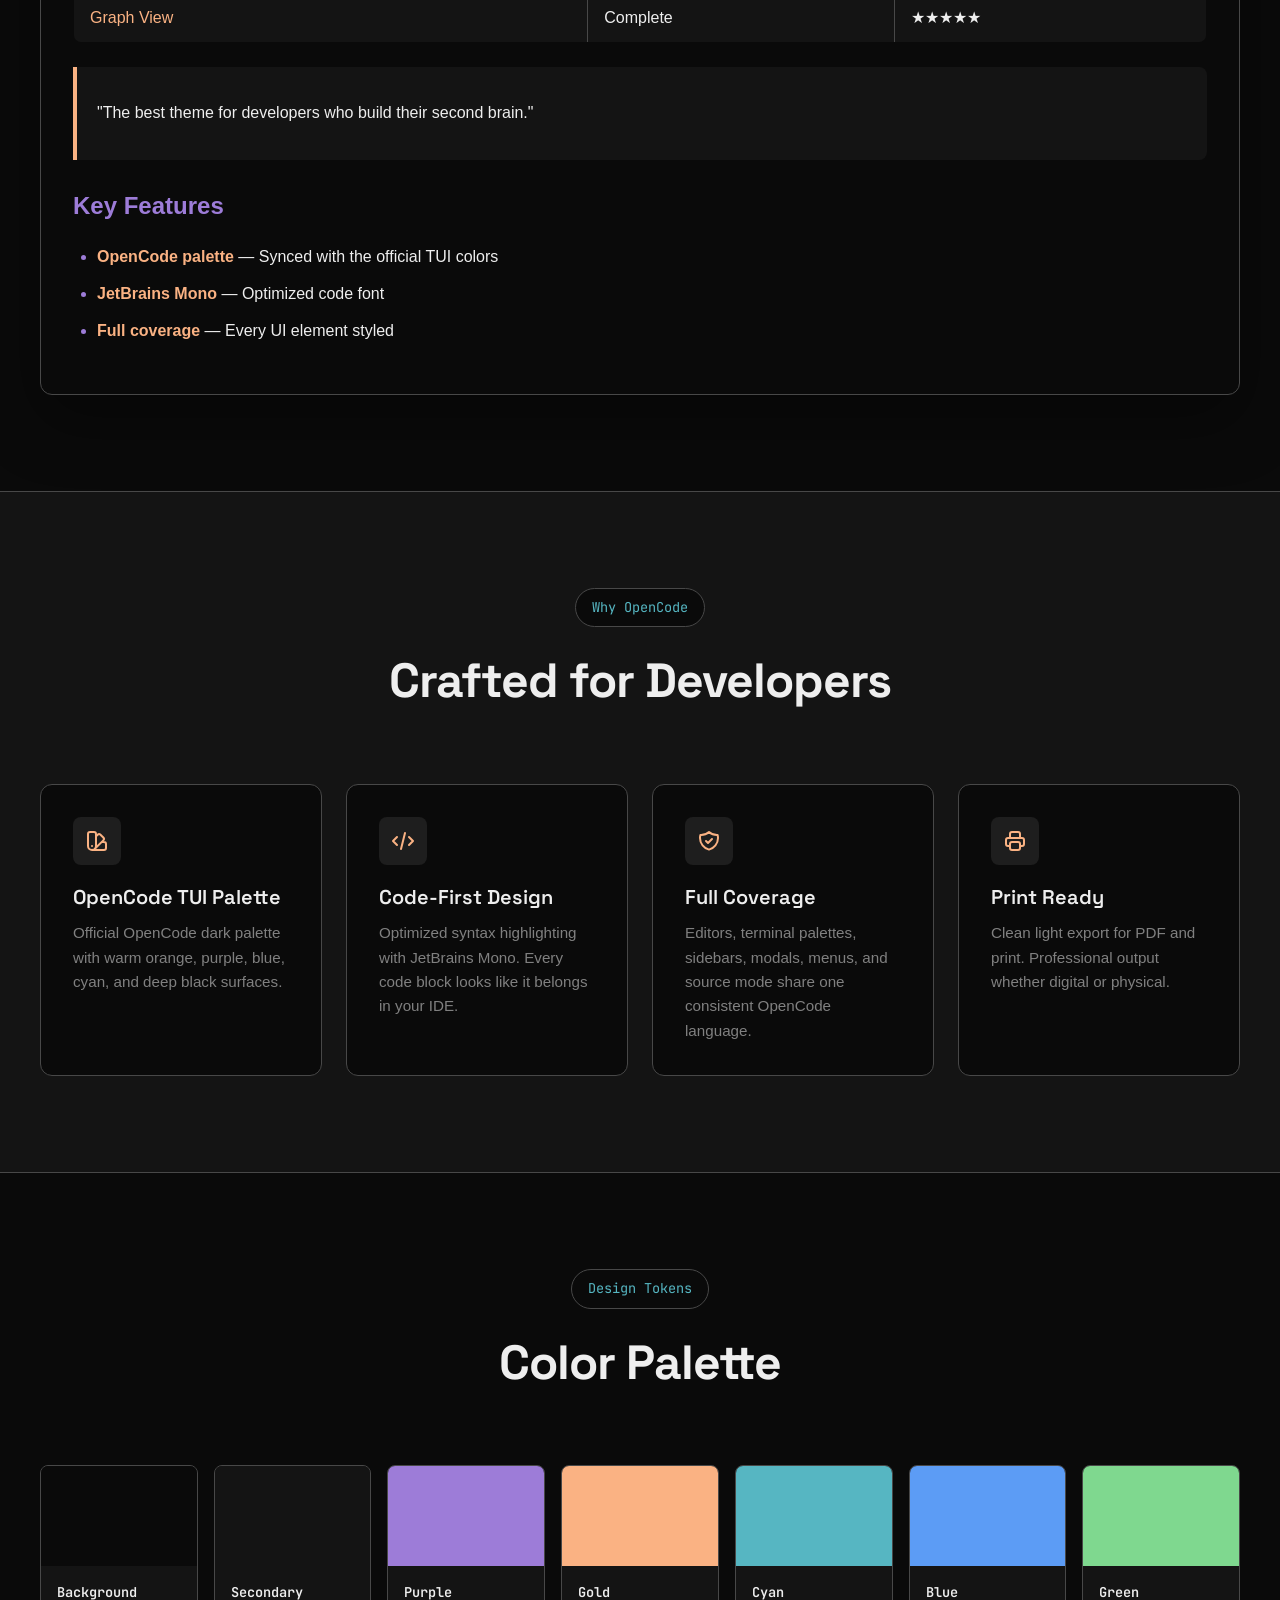
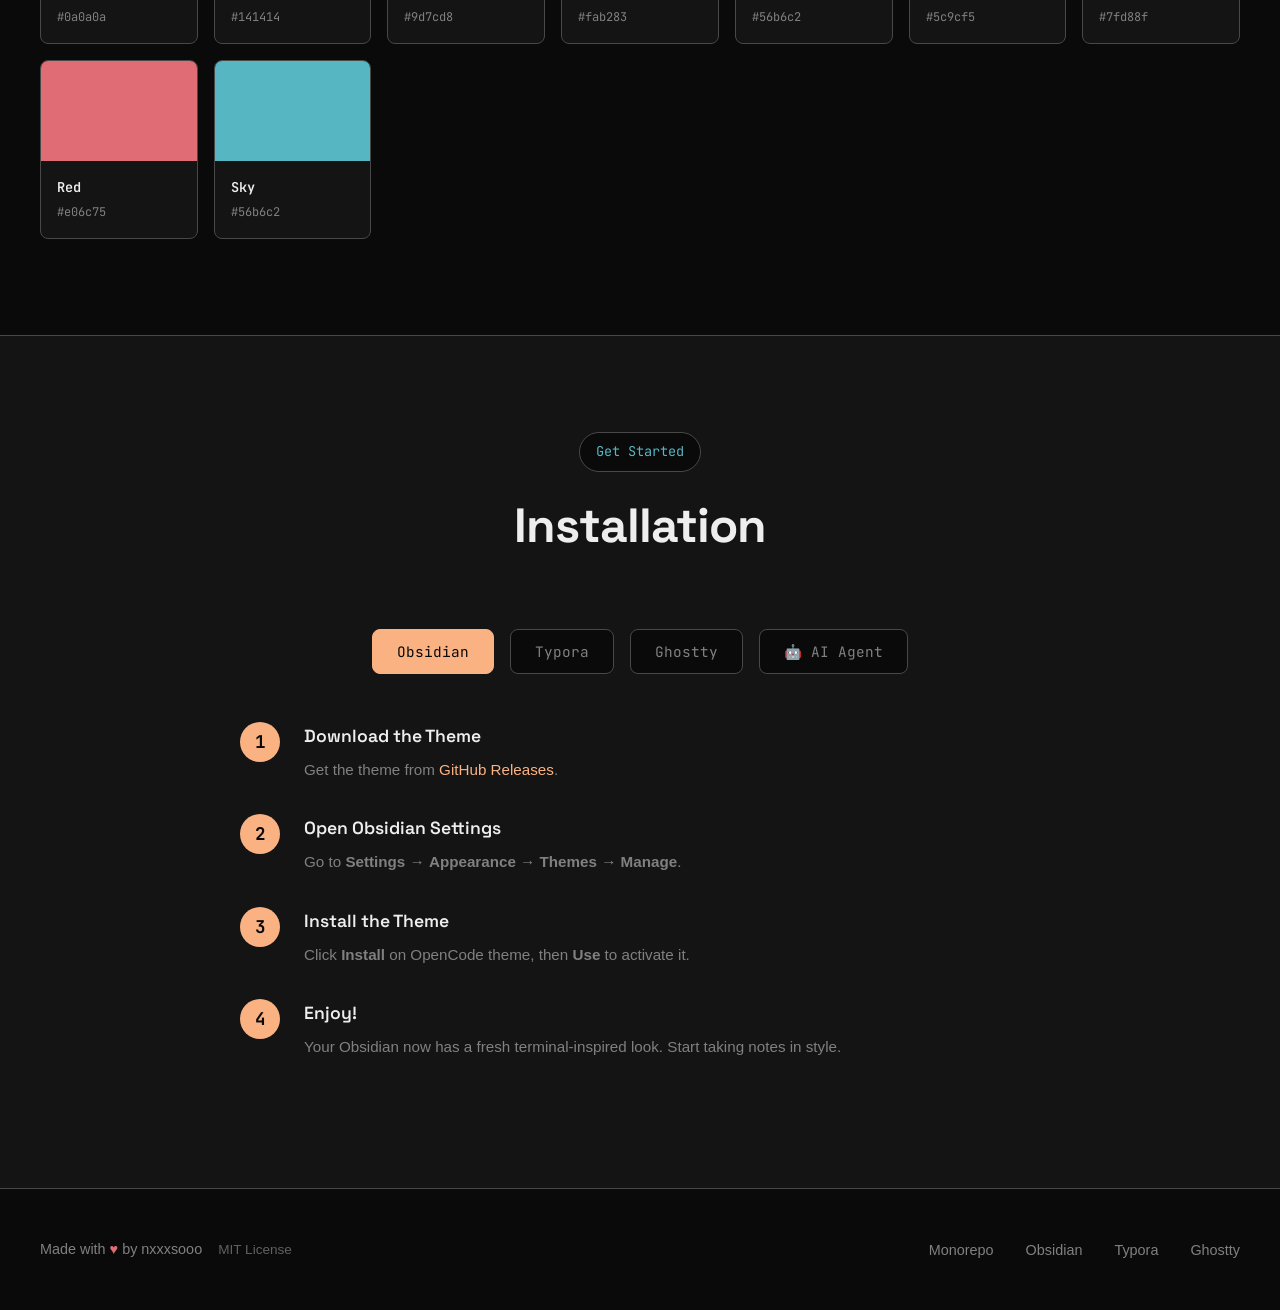
==== commit ca3ea056: "feat: publish Ghostty theme on landing page Ultraworked with [Sisyphus](https://github.com/code-yeon" ====
--- a/website/index.html
+++ b/website/index.html
@@ -3,8 +3,8 @@
 <head>
   <meta charset="UTF-8">
   <meta name="viewport" content="width=device-width, initial-scale=1.0">
-  <meta name="description" content="OpenCode Themes — Terminal-inspired dark themes for Obsidian and Typora. Tokyo Night palette meets terminal aesthetics across your writing tools.">
-  <meta name="theme-color" content="#0d1117">
+  <meta name="description" content="OpenCode Themes — Terminal-inspired dark themes for Obsidian, Typora, and Ghostty. OpenCode TUI palette meets terminal aesthetics across your writing tools.">
+  <meta name="theme-color" content="#0a0a0a">
   <title>OpenCode Themes</title>
   <link rel="icon" type="image/svg+xml" href="data:image/svg+xml,%3Csvg xmlns='http://www.w3.org/2000/svg' viewBox='0 0 32 32'%3E%3Cdefs%3E%3ClinearGradient id='bg' x1='0' y1='0' x2='1' y2='1'%3E%3Cstop offset='0%25' stop-color='%23a3e635'/%3E%3Cstop offset='100%25' stop-color='%23ec4899'/%3E%3C/linearGradient%3E%3C/defs%3E%3Crect width='32' height='32' rx='6' fill='url(%23bg)'/%3E%3Cpath d='M8 13 A8 8 0 0 1 24 13' fill='none' stroke='%231a1a2e' stroke-width='2.5' stroke-linecap='round'/%3E%3Ccircle cx='12.5' cy='18' r='3.5' fill='none' stroke='%231a1a2e' stroke-width='2'/%3E%3Ccircle cx='19.5' cy='18' r='3.5' fill='none' stroke='%231a1a2e' stroke-width='2'/%3E%3Cline x1='16' y1='18' x2='16' y2='18' stroke='%231a1a2e' stroke-width='2' stroke-linecap='round'/%3E%3C/svg%3E">
 
@@ -18,32 +18,32 @@
        Design Tokens (from opencode.css)
        ============================================================ */
     :root {
-      --bg-primary: #0d1117;
-      --bg-secondary: #161b22;
-      --bg-tertiary: #1c2128;
-      --bg-elevated: #21262d;
-      --border: #30363d;
-      --border-hover: #484f58;
-      
-      --text: #f0f6fc;
-      --text-secondary: #e6edf3;
-      --text-muted: #9ca3af;
-      --text-faint: #7c838d;
-      
-      --accent: #8a6cc4;
-      --accent-hover: #9b80d1;
-      --accent-rgb: 138, 108, 196;
-      
-      --purple: #d19af8;
-      --cyan: #5fd4bb;
-      --blue: #7aa2f7;
-      --green: #9ece6a;
-      --yellow: #e0af68;
-      --orange: #ff9e64;
-      --red: #f7768e;
-      --pink: #ff79c6;
-      --sky: #89ddff;
-      --gold: #e5a030;
+      --bg-primary: #0a0a0a;
+      --bg-secondary: #141414;
+      --bg-tertiary: #1e1e1e;
+      --bg-elevated: #282828;
+      --border: #484848;
+      --border-hover: #606060;
+      
+      --text: #eeeeee;
+      --text-secondary: #eeeeee;
+      --text-muted: #808080;
+      --text-faint: #606060;
+      
+      --accent: #fab283;
+      --accent-hover: #ffc09f;
+      --accent-rgb: 250, 178, 131;
+      
+      --purple: #9d7cd8;
+      --cyan: #56b6c2;
+      --blue: #5c9cf5;
+      --green: #7fd88f;
+      --yellow: #e5c07b;
+      --orange: #f5a742;
+      --red: #e06c75;
+      --pink: #e06c75;
+      --sky: #56b6c2;
+      --gold: #fab283;
       
       --radius-s: 4px;
       --radius-m: 8px;
@@ -101,7 +101,7 @@
       transform: translateX(-50%);
       width: 800px;
       height: 800px;
-      background: radial-gradient(circle, rgba(138, 108, 196, 0.15) 0%, transparent 70%);
+      background: radial-gradient(circle, rgba(250, 178, 131, 0.15) 0%, transparent 70%);
       pointer-events: none;
       z-index: -1;
     }
@@ -258,7 +258,7 @@
     .btn-primary:hover {
       background: var(--accent-hover);
       transform: translateY(-2px);
-      box-shadow: 0 8px 24px rgba(138, 108, 196, 0.3);
+      box-shadow: 0 8px 24px rgba(250, 178, 131, 0.3);
     }
     
     .btn-secondary {
@@ -1126,10 +1126,10 @@
   <!-- Hero Section -->
   <section class="hero">
     <div class="hero-content">
-      <span class="hero-badge">✨ Available for Obsidian &amp; Typora</span>
+      <span class="hero-badge">✨ Available for Obsidian, Typora &amp; Ghostty</span>
       <h1 class="hero-title">OpenCode Themes</h1>
-      <p class="hero-subtitle">A terminal-inspired dark theme for your writing tools</p>
-      <p class="hero-tagline">Tokyo Night palette meets terminal aesthetics. Available for both Obsidian and Typora editors.</p>
+      <p class="hero-subtitle">OpenCode palette for your editors and terminal</p>
+      <p class="hero-tagline">OpenCode TUI palette meets terminal aesthetics. Now available for Obsidian, Typora, and Ghostty.</p>
       
       <div class="hero-cta">
         <a href="https://github.com/nxxxsooo/obsidian-opencode-theme" class="btn btn-primary" target="_blank" rel="noopener">
@@ -1144,6 +1144,12 @@
           </svg>
           Download for Typora
         </a>
+        <a href="https://github.com/nxxxsooo/opencode-themes/tree/main/ghostty" class="btn btn-secondary" target="_blank" rel="noopener">
+          <svg xmlns="http://www.w3.org/2000/svg" fill="none" viewBox="0 0 24 24" stroke="currentColor">
+            <path stroke-linecap="round" stroke-linejoin="round" stroke-width="2" d="M8 9l3 3-3 3m5 0h3M5 5h14a2 2 0 012 2v10a2 2 0 01-2 2H5a2 2 0 01-2-2V7a2 2 0 012-2z" />
+          </svg>
+          Download for Ghostty
+        </a>
         <a href="https://github.com/nxxxsooo/opencode-themes" class="btn btn-secondary" target="_blank" rel="noopener">
           <svg xmlns="http://www.w3.org/2000/svg" fill="currentColor" viewBox="0 0 24 24">
             <path d="M12 0c-6.626 0-12 5.373-12 12 0 5.302 3.438 9.8 8.207 11.387.599.111.793-.261.793-.577v-2.234c-3.338.726-4.033-1.416-4.033-1.416-.546-1.387-1.333-1.756-1.333-1.756-1.089-.745.083-.729.083-.729 1.205.084 1.839 1.237 1.839 1.237 1.07 1.834 2.807 1.304 3.492.997.107-.775.418-1.305.762-1.604-2.665-.305-5.467-1.334-5.467-5.931 0-1.311.469-2.381 1.236-3.221-.124-.303-.535-1.524.117-3.176 0 0 1.008-.322 3.301 1.23.957-.266 1.983-.399 3.003-.404 1.02.005 2.047.138 3.006.404 2.291-1.552 3.297-1.23 3.297-1.23.653 1.653.242 2.874.118 3.176.77.84 1.235 1.911 1.235 3.221 0 4.609-2.807 5.624-5.479 5.921.43.372.823 1.102.823 2.222v3.293c0 .319.192.694.801.576 4.765-1.589 8.199-6.086 8.199-11.386 0-6.627-5.373-12-12-12z"/>
@@ -1175,6 +1181,12 @@
           <div class="terminal-output" style="color: var(--purple);">✓ Typora theme installed</div>
           <div class="terminal-line">
             <span class="terminal-prompt">➜</span>
+            <span class="terminal-command">opencode-theme install ghostty<span class="cursor"></span></span>
+          </div>
+          <div class="terminal-output">Installing OpenCode for Ghostty...</div>
+          <div class="terminal-output" style="color: var(--primary, var(--accent));">✓ Ghostty theme installed</div>
+          <div class="terminal-line">
+            <span class="terminal-prompt">➜</span>
             <span class="terminal-command">opencode-theme preview<span class="cursor"></span></span>
           </div>
         </div>
@@ -1186,7 +1198,7 @@
   <section id="editors" class="editors">
     <div class="section-container">
       <div class="section-header fade-in">
-        <span class="section-label">Choose Your Editor</span>
+        <span class="section-label">Choose Your Surface</span>
         <h2 class="section-title">Available For</h2>
       </div>
       
@@ -1241,6 +1253,29 @@
             </a>
           </div>
         </div>
+        
+        <!-- Ghostty Card -->
+        <div class="editor-card">
+          <div class="editor-icon typora">
+            <svg xmlns="http://www.w3.org/2000/svg" viewBox="0 0 24 24" fill="none" stroke="currentColor" stroke-width="2">
+              <rect x="3" y="5" width="18" height="14" rx="2" />
+              <path stroke-linecap="round" stroke-linejoin="round" d="M8 10l3 2-3 2m6 0h3" />
+            </svg>
+          </div>
+          <h3 class="editor-title">Ghostty</h3>
+          <p class="editor-desc">A fast native terminal for macOS and Linux. The OpenCode theme maps the official TUI palette to Ghostty's background, foreground, cursor, selection, and ANSI colors.</p>
+          <div class="editor-links">
+            <a href="https://github.com/nxxxsooo/opencode-themes/tree/main/ghostty" class="btn btn-primary" target="_blank" rel="noopener">
+              <svg xmlns="http://www.w3.org/2000/svg" fill="none" viewBox="0 0 24 24" stroke="currentColor">
+                <path stroke-linecap="round" stroke-linejoin="round" stroke-width="2" d="M4 16v1a3 3 0 003 3h10a3 3 0 003-3v-1m-4-4l-4 4m0 0l-4-4m4 4V4" />
+              </svg>
+              Download
+            </a>
+            <a href="https://github.com/nxxxsooo/opencode-themes" class="btn btn-secondary" target="_blank" rel="noopener">
+              GitHub
+            </a>
+          </div>
+        </div>
       </div>
     </div>
   </section>
@@ -1256,6 +1291,7 @@
       <div class="preview-tabs">
         <button class="preview-tab active" data-tab="obsidian">Obsidian</button>
         <button class="preview-tab" data-tab="typora">Typora</button>
+        <button class="preview-tab" data-tab="ghostty">Ghostty</button>
       </div>
       
       <!-- Obsidian Preview -->
@@ -1292,14 +1328,14 @@
             </div>
             <div class="markdown-preview">
               <h1>OpenCode Theme</h1>
-              <p>A <strong>terminal-inspired dark theme</strong> for Obsidian. Features the <em>Tokyo Night</em> color palette with meticulous attention to detail.</p>
+              <p>A <strong>terminal-inspired dark theme</strong> for Obsidian. Features the official <em>OpenCode TUI</em> palette with meticulous attention to detail.</p>
               
               <h2>Code Highlighting</h2>
               <pre><code><span class="sh-keyword">const</span> <span class="sh-function">greeting</span> = <span class="sh-string">"Hello, OpenCode!"</span>;
 <span class="sh-keyword">const</span> colors = {
-  <span class="sh-property">purple</span>: <span class="sh-string">"#d19af8"</span>,
-  <span class="sh-property">gold</span>: <span class="sh-string">"#e5a030"</span>,
-  <span class="sh-property">cyan</span>: <span class="sh-string">"#5fd4bb"</span>
+  <span class="sh-property">purple</span>: <span class="sh-string">"#9d7cd8"</span>,
+  <span class="sh-property">gold</span>: <span class="sh-string">"#fab283"</span>,
+  <span class="sh-property">cyan</span>: <span class="sh-string">"#56b6c2"</span>
 };
 
 <span class="sh-comment">// Terminal aesthetics meet knowledge management</span>
@@ -1339,7 +1375,7 @@
               
               <h2>Key Features</h2>
               <ul>
-                <li><strong>Tokyo Night palette</strong> — Carefully curated colors</li>
+                <li><strong>OpenCode palette</strong> — Synced with the official TUI colors</li>
                 <li><strong>JetBrains Mono</strong> — Optimized code font</li>
                 <li><strong>Full coverage</strong> — Every UI element styled</li>
               </ul>
@@ -1362,14 +1398,14 @@
           <div class="editor-content">
             <div class="markdown-preview">
               <h1>OpenCode Theme</h1>
-              <p>A <strong>terminal-inspired dark theme</strong> for Typora, ported from the popular Obsidian theme. Features the <em>Tokyo Night</em> color palette with meticulous attention to detail.</p>
+              <p>A <strong>terminal-inspired dark theme</strong> for Typora, synced with the Obsidian and Ghostty variants. Features the official <em>OpenCode TUI</em> palette with meticulous attention to detail.</p>
               
               <h2>Code Highlighting</h2>
               <pre><code><span class="sh-keyword">const</span> <span class="sh-function">greeting</span> = <span class="sh-string">"Hello, OpenCode!"</span>;
 <span class="sh-keyword">const</span> colors = {
-  <span class="sh-property">purple</span>: <span class="sh-string">"#d19af8"</span>,
-  <span class="sh-property">gold</span>: <span class="sh-string">"#e5a030"</span>,
-  <span class="sh-property">cyan</span>: <span class="sh-string">"#5fd4bb"</span>
+  <span class="sh-property">purple</span>: <span class="sh-string">"#9d7cd8"</span>,
+  <span class="sh-property">gold</span>: <span class="sh-string">"#fab283"</span>,
+  <span class="sh-property">cyan</span>: <span class="sh-string">"#56b6c2"</span>
 };
 
 <span class="sh-comment">// Terminal aesthetics meet writing elegance</span>
@@ -1409,9 +1445,37 @@
               
               <h2>Key Features</h2>
               <ul>
-                <li><strong>Tokyo Night palette</strong> — Carefully curated colors</li>
+                <li><strong>OpenCode palette</strong> — Synced with the official TUI colors</li>
                 <li><strong>JetBrains Mono</strong> — Optimized code font</li>
                 <li><strong>Full coverage</strong> — Every UI element styled</li>
+              </ul>
+            </div>
+          </div>
+        </div>
+      </div>
+      <!-- Ghostty Preview -->
+      <div class="preview-content" id="preview-ghostty">
+        <div class="editor-mockup fade-in">
+          <div class="editor-titlebar">
+            <div class="editor-dots"><div class="editor-dot"></div><div class="editor-dot"></div><div class="editor-dot"></div></div>
+            <span class="editor-title">ghostty — OpenCode</span>
+          </div>
+          <div class="editor-content">
+            <div class="markdown-preview">
+              <h1>Ghostty OpenCode</h1>
+              <p><strong>Terminal colors synced to OpenCode.</strong> Deep black background, warm orange cursor, and ANSI colors mapped to the official TUI palette.</p>
+              <pre><code><span class="sh-comment"># ~/.config/ghostty/config</span>
+theme = dark:OpenCode,light:Aura
+
+<span class="sh-comment"># ~/.config/ghostty/themes/OpenCode</span>
+background = <span class="sh-string">#0a0a0a</span>
+foreground = <span class="sh-string">#eeeeee</span>
+cursor-color = <span class="sh-string">#fab283</span></code></pre>
+              <h2>ANSI Mapping</h2>
+              <ul>
+                <li><strong>Primary</strong> — #fab283 cursor and actions</li>
+                <li><strong>Secondary</strong> — #5c9cf5 blue terminal accents</li>
+                <li><strong>Accent</strong> — #9d7cd8 purple syntax color</li>
               </ul>
             </div>
           </div>
@@ -1435,8 +1499,8 @@
               <path stroke-linecap="round" stroke-linejoin="round" stroke-width="2" d="M7 21a4 4 0 01-4-4V5a2 2 0 012-2h4a2 2 0 012 2v12a4 4 0 01-4 4zm0 0h12a2 2 0 002-2v-4a2 2 0 00-2-2h-2.343M11 7.343l1.657-1.657a2 2 0 012.828 0l2.829 2.829a2 2 0 010 2.828l-8.486 8.485M7 17h.01" />
             </svg>
           </div>
-          <h3 class="feature-title">Tokyo Night Palette</h3>
-          <p class="feature-desc">Carefully curated dark color scheme inspired by Tokyo Night. Easy on the eyes during long writing sessions.</p>
+          <h3 class="feature-title">OpenCode TUI Palette</h3>
+          <p class="feature-desc">Official OpenCode dark palette with warm orange, purple, blue, cyan, and deep black surfaces.</p>
         </div>
         
         <div class="feature-card">
@@ -1456,7 +1520,7 @@
             </svg>
           </div>
           <h3 class="feature-title">Full Coverage</h3>
-          <p class="feature-desc">Sidebars, modals, menus, source mode — every corner of your editor is styled with consistency.</p>
+          <p class="feature-desc">Editors, terminal palettes, sidebars, modals, menus, and source mode share one consistent OpenCode language.</p>
         </div>
         
         <div class="feature-card">
@@ -1482,74 +1546,74 @@
       
       <div class="colors-grid">
         <div class="color-swatch">
-          <div class="color-preview" style="background: #0d1117;"></div>
+          <div class="color-preview" style="background: #0a0a0a;"></div>
           <div class="color-info">
             <div class="color-name">Background</div>
-            <div class="color-hex">#0d1117</div>
+            <div class="color-hex">#0a0a0a</div>
           </div>
         </div>
         
         <div class="color-swatch">
-          <div class="color-preview" style="background: #161b22;"></div>
+          <div class="color-preview" style="background: #141414;"></div>
           <div class="color-info">
             <div class="color-name">Secondary</div>
-            <div class="color-hex">#161b22</div>
+            <div class="color-hex">#141414</div>
           </div>
         </div>
         
         <div class="color-swatch">
-          <div class="color-preview" style="background: #d19af8;"></div>
+          <div class="color-preview" style="background: #9d7cd8;"></div>
           <div class="color-info">
             <div class="color-name">Purple</div>
-            <div class="color-hex">#d19af8</div>
+            <div class="color-hex">#9d7cd8</div>
           </div>
         </div>
         
         <div class="color-swatch">
-          <div class="color-preview" style="background: #e5a030;"></div>
+          <div class="color-preview" style="background: #fab283;"></div>
           <div class="color-info">
             <div class="color-name">Gold</div>
-            <div class="color-hex">#e5a030</div>
+            <div class="color-hex">#fab283</div>
           </div>
         </div>
         
         <div class="color-swatch">
-          <div class="color-preview" style="background: #5fd4bb;"></div>
+          <div class="color-preview" style="background: #56b6c2;"></div>
           <div class="color-info">
             <div class="color-name">Cyan</div>
-            <div class="color-hex">#5fd4bb</div>
+            <div class="color-hex">#56b6c2</div>
           </div>
         </div>
         
         <div class="color-swatch">
-          <div class="color-preview" style="background: #7aa2f7;"></div>
+          <div class="color-preview" style="background: #5c9cf5;"></div>
           <div class="color-info">
             <div class="color-name">Blue</div>
-            <div class="color-hex">#7aa2f7</div>
+            <div class="color-hex">#5c9cf5</div>
           </div>
         </div>
         
         <div class="color-swatch">
-          <div class="color-preview" style="background: #9ece6a;"></div>
+          <div class="color-preview" style="background: #7fd88f;"></div>
           <div class="color-info">
             <div class="color-name">Green</div>
-            <div class="color-hex">#9ece6a</div>
+            <div class="color-hex">#7fd88f</div>
           </div>
         </div>
         
         <div class="color-swatch">
-          <div class="color-preview" style="background: #f7768e;"></div>
+          <div class="color-preview" style="background: #e06c75;"></div>
           <div class="color-info">
             <div class="color-name">Red</div>
-            <div class="color-hex">#f7768e</div>
+            <div class="color-hex">#e06c75</div>
           </div>
         </div>
         
         <div class="color-swatch">
-          <div class="color-preview" style="background: #89ddff;"></div>
+          <div class="color-preview" style="background: #56b6c2;"></div>
           <div class="color-info">
             <div class="color-name">Sky</div>
-            <div class="color-hex">#89ddff</div>
+            <div class="color-hex">#56b6c2</div>
           </div>
         </div>
       </div>
@@ -1567,6 +1631,7 @@
       <div class="install-tabs">
         <button class="install-tab active" data-tab="obsidian">Obsidian</button>
         <button class="install-tab" data-tab="typora">Typora</button>
+        <button class="install-tab" data-tab="ghostty">Ghostty</button>
         <button class="install-tab" data-tab="agent">🤖 AI Agent</button>
       </div>
       
@@ -1643,11 +1708,21 @@
           </div>
         </div>
       </div>
+
+      <!-- Ghostty Installation -->
+      <div class="install-content" id="install-ghostty">
+        <div class="steps">
+          <div class="step"><div class="step-number">1</div><div class="step-content"><h3 class="step-title">Download the Theme</h3><p class="step-desc">Get <code>OpenCode</code> from the <a href="https://github.com/nxxxsooo/opencode-themes/tree/main/ghostty" target="_blank" rel="noopener">Ghostty folder</a>.</p></div></div>
+          <div class="step"><div class="step-number">2</div><div class="step-content"><h3 class="step-title">Copy to User Themes</h3><p class="step-desc"><code>mkdir -p ~/.config/ghostty/themes && cp OpenCode ~/.config/ghostty/themes/OpenCode</code></p></div></div>
+          <div class="step"><div class="step-number">3</div><div class="step-content"><h3 class="step-title">Activate in Config</h3><p class="step-desc">Add <code>theme = dark:OpenCode,light:Aura</code> to <code>~/.config/ghostty/config</code>.</p></div></div>
+          <div class="step"><div class="step-number">4</div><div class="step-content"><h3 class="step-title">Reload Ghostty</h3><p class="step-desc">Press <strong>Cmd + Shift + ,</strong> or restart Ghostty.</p></div></div>
+        </div>
+      </div>
       <!-- AI Agent Installation -->
       <div class="install-content" id="install-agent">
         <div style="max-width: 900px; margin: 0 auto; text-align: center;">
           <h3 class="step-title" style="margin-bottom: 8px;">⚡ One-liner for AI Agents</h3>
-          <p class="step-desc" style="margin-bottom: 20px;">Paste this into your AI coding assistant (Claude, Cursor, Copilot, etc.) to install both themes automatically:</p>
+          <p class="step-desc" style="margin-bottom: 20px;">Paste this into your AI coding assistant (Claude, Cursor, Copilot, etc.) to install all OpenCode themes automatically:</p>
           <pre style="background: var(--bg-secondary); border: 1px solid var(--border); border-radius: 8px; padding: 20px; overflow-x: auto; font-size: 0.85rem; line-height: 1.6; text-align: left; white-space: pre-wrap; word-break: break-all;"><code style="color: var(--cyan);"># Obsidian — install to vault theme folder
 VAULT="$(find ~/Library/Application\ Support/obsidian -name '.obsidian' -maxdepth 3 2>/dev/null | head -1)" && \
 mkdir -p "$VAULT/themes/OpenCode" && \
@@ -1659,7 +1734,15 @@
 TYPORA_THEMES="$(find ~/Library/Application\ Support/abnerworks.Typora/themes -maxdepth 0 2>/dev/null || echo '')" && \
 [ -n "$TYPORA_THEMES" ] && \
 curl -sL https://raw.githubusercontent.com/nxxxsooo/opencode-themes/main/typora/opencode.css -o "$TYPORA_THEMES/opencode.css" && \
-echo "✅ Typora OpenCode theme installed"</code></pre>
+echo "✅ Typora OpenCode theme installed"
+
+# Ghostty — install to user theme folder
+mkdir -p "$HOME/.config/ghostty/themes" && \
+curl -sL https://raw.githubusercontent.com/nxxxsooo/opencode-themes/main/ghostty/OpenCode -o "$HOME/.config/ghostty/themes/OpenCode" && \
+grep -q '^theme = ' "$HOME/.config/ghostty/config" 2>/dev/null \
+  && perl -0pi -e 's/^theme = .*$/theme = dark:OpenCode,light:Aura/m' "$HOME/.config/ghostty/config" \
+  || printf '\ntheme = dark:OpenCode,light:Aura\n' >> "$HOME/.config/ghostty/config" && \
+echo "✅ Ghostty OpenCode theme installed"</code></pre>
           <p style="margin-top: 14px; color: var(--text-muted); font-size: 0.85rem;">macOS paths shown. On Linux/Windows, adjust the vault/theme folder paths accordingly.</p>
         </div>
       </div>
@@ -1678,6 +1761,7 @@
         <li><a href="https://github.com/nxxxsooo/opencode-themes" target="_blank" rel="noopener">Monorepo</a></li>
         <li><a href="https://github.com/nxxxsooo/obsidian-opencode-theme" target="_blank" rel="noopener">Obsidian</a></li>
         <li><a href="https://github.com/nxxxsooo/opencode-themes/tree/main/typora" target="_blank" rel="noopener">Typora</a></li>
+        <li><a href="https://github.com/nxxxsooo/opencode-themes/tree/main/ghostty" target="_blank" rel="noopener">Ghostty</a></li>
       </ul>
     </div>
   </footer>
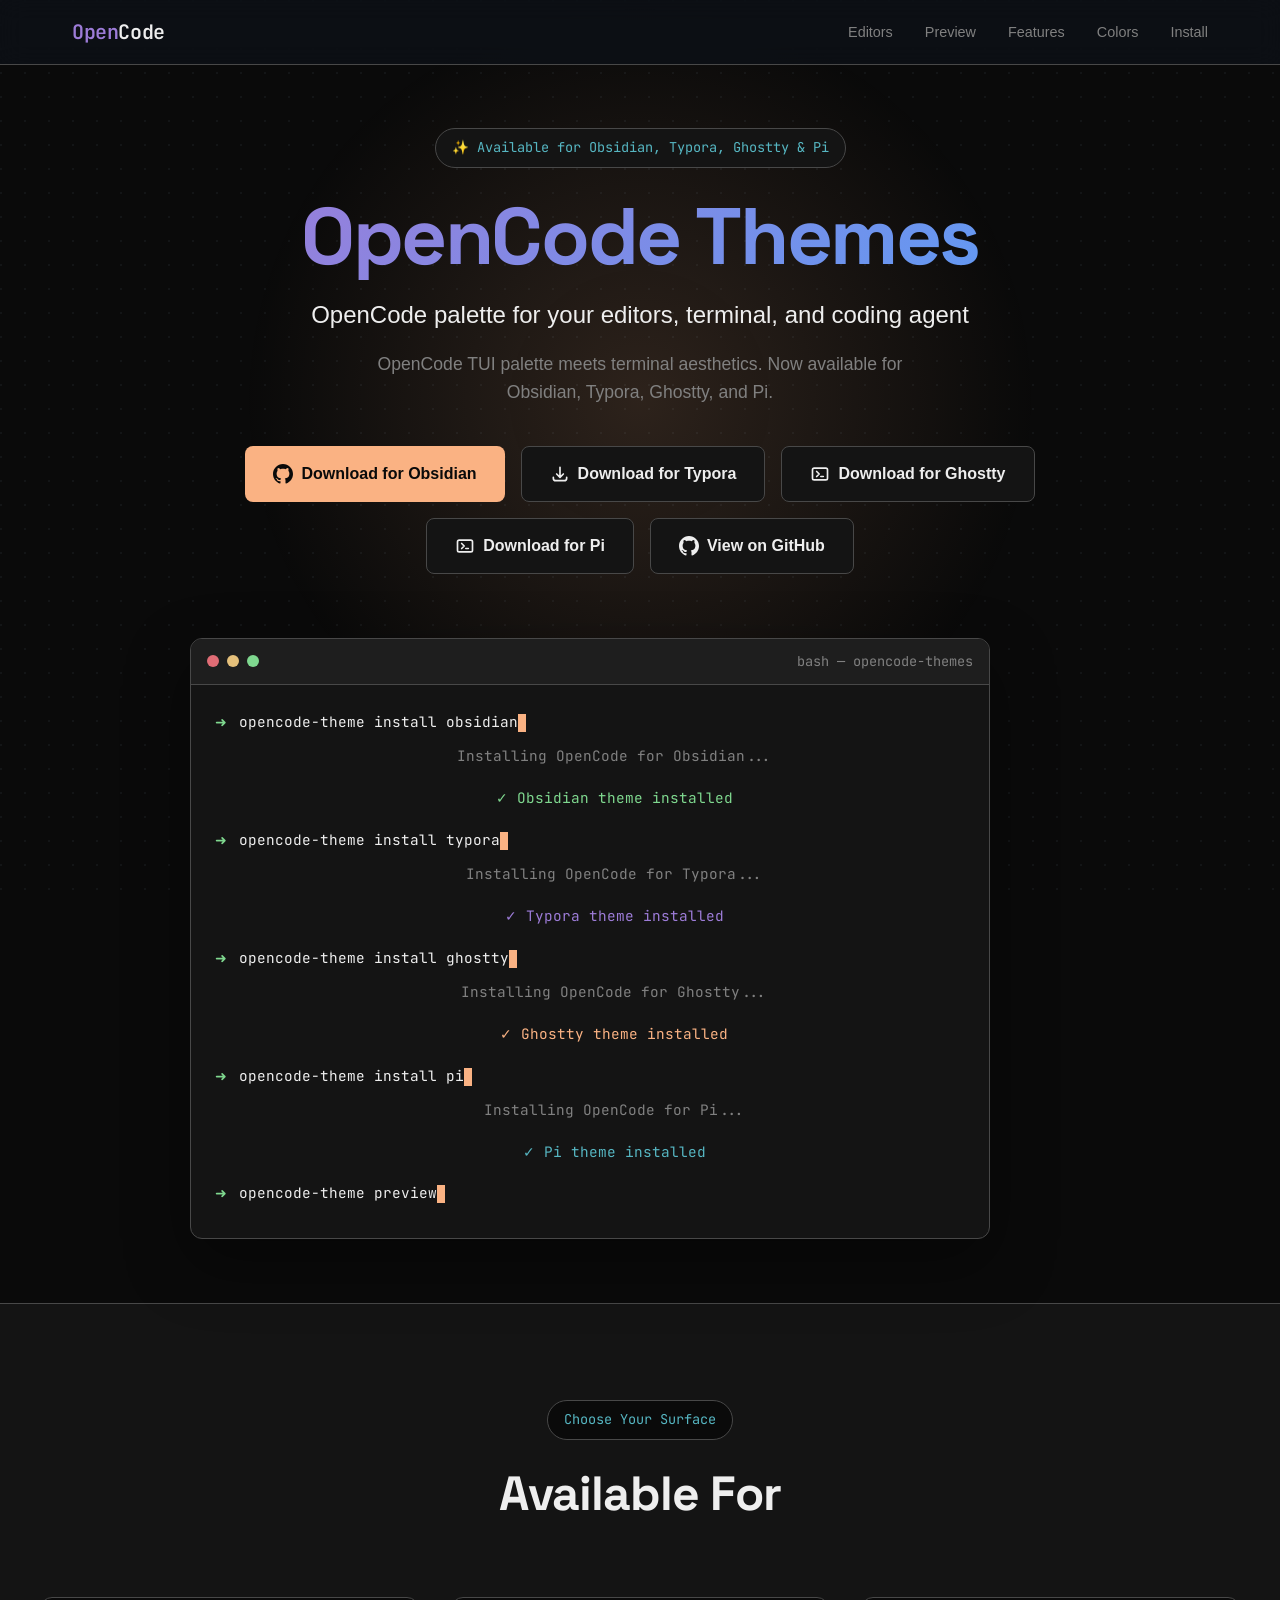
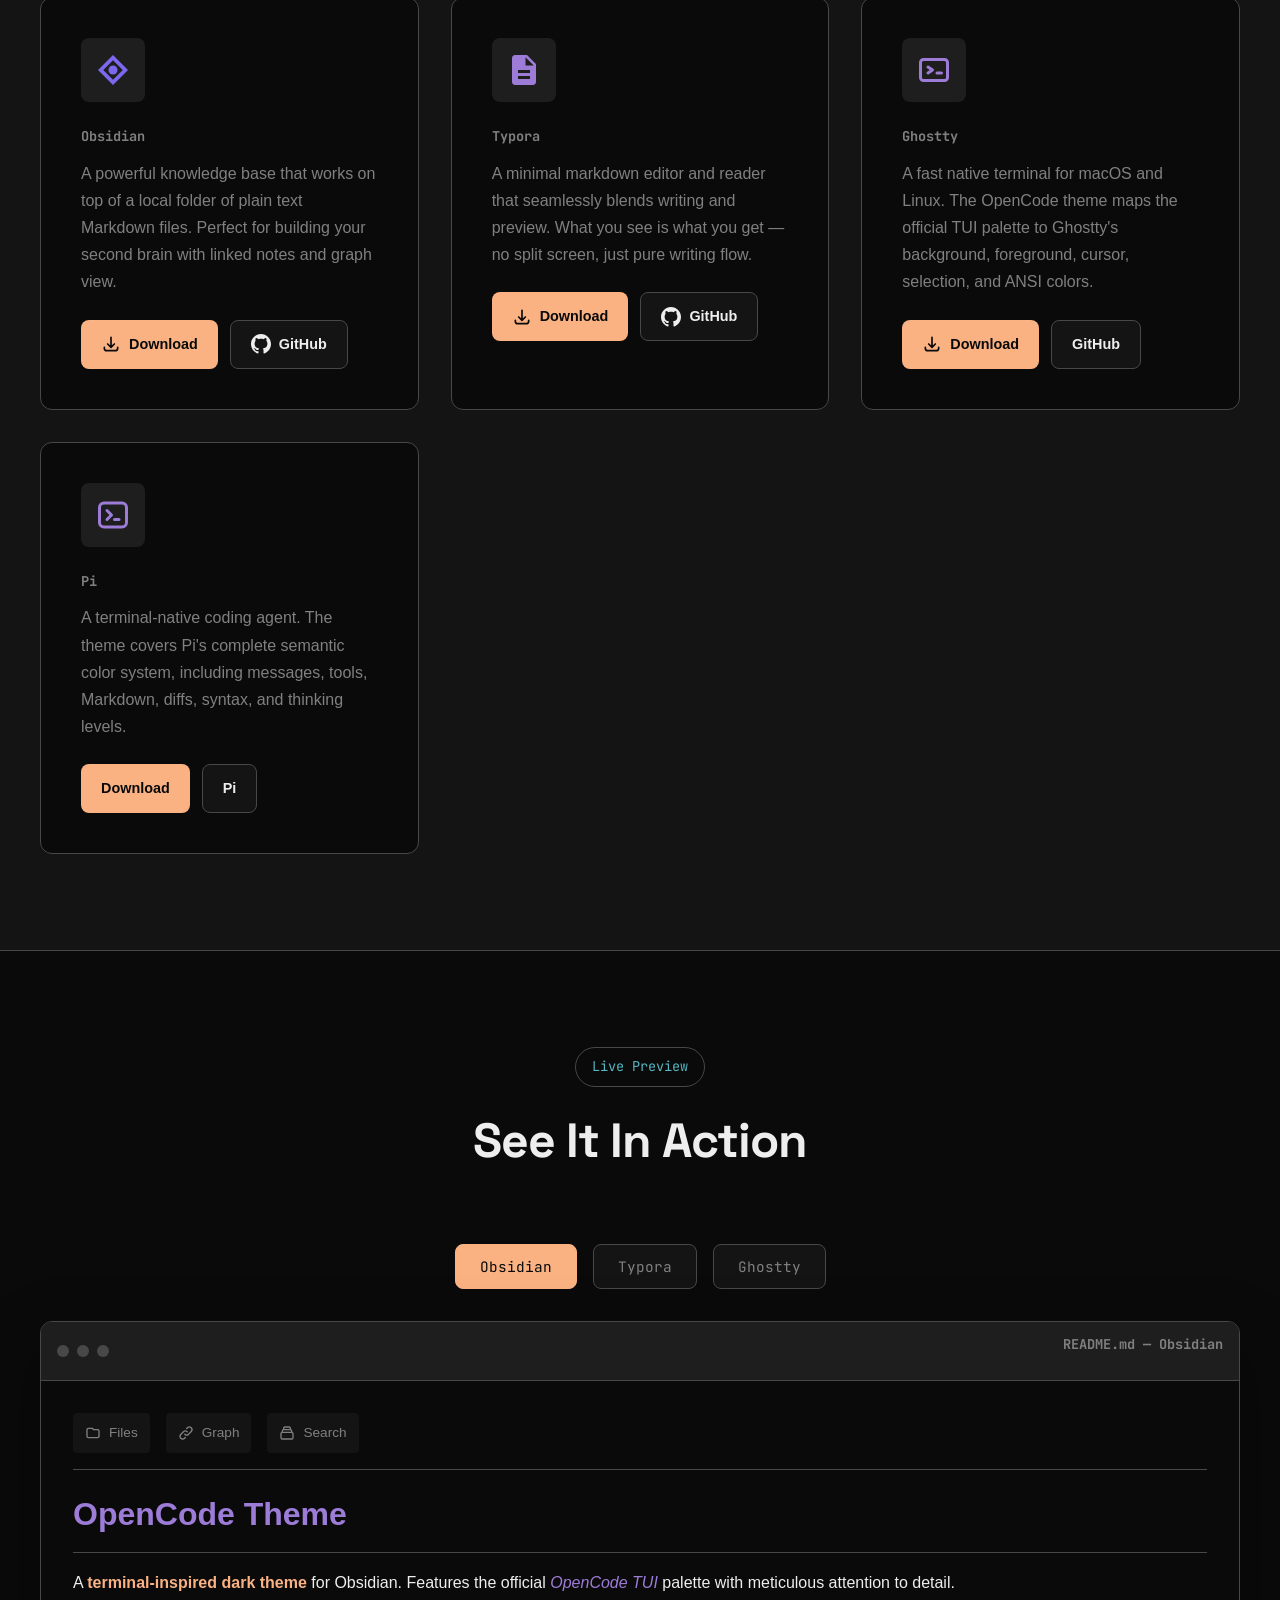
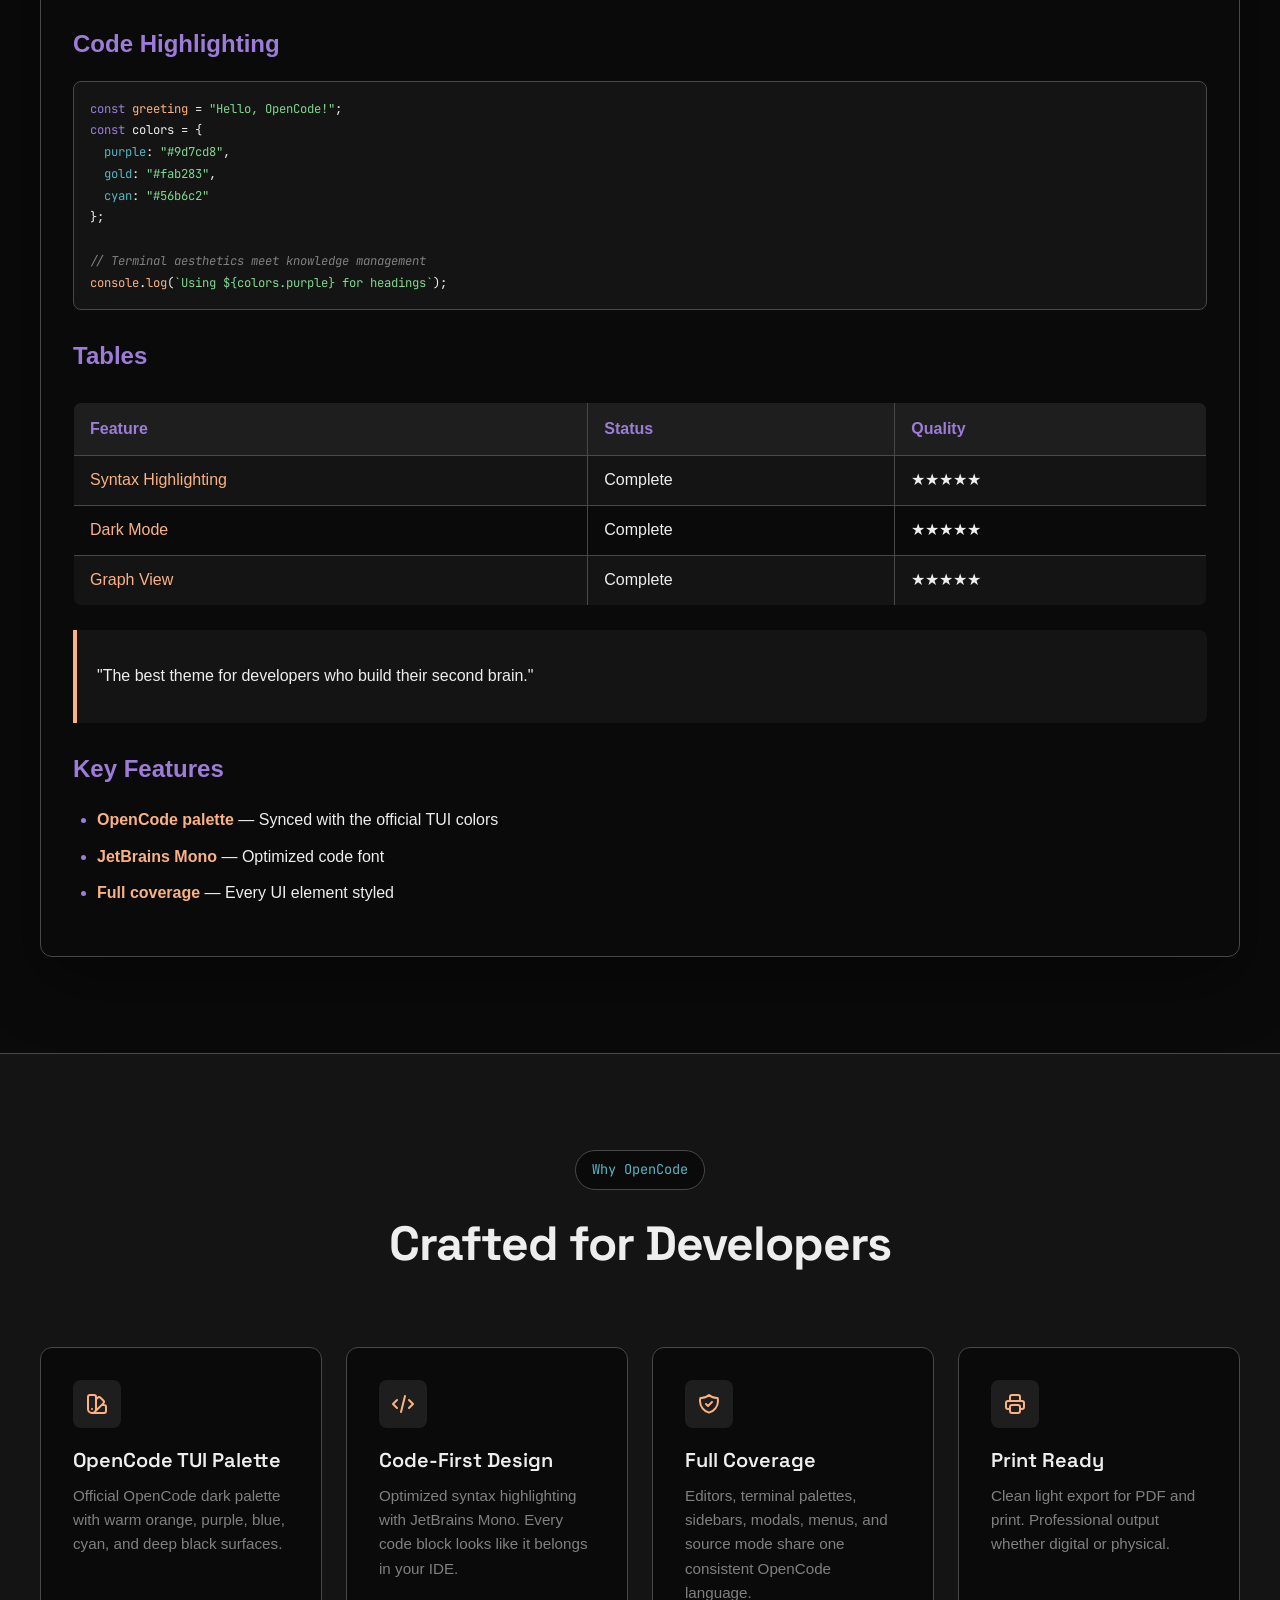
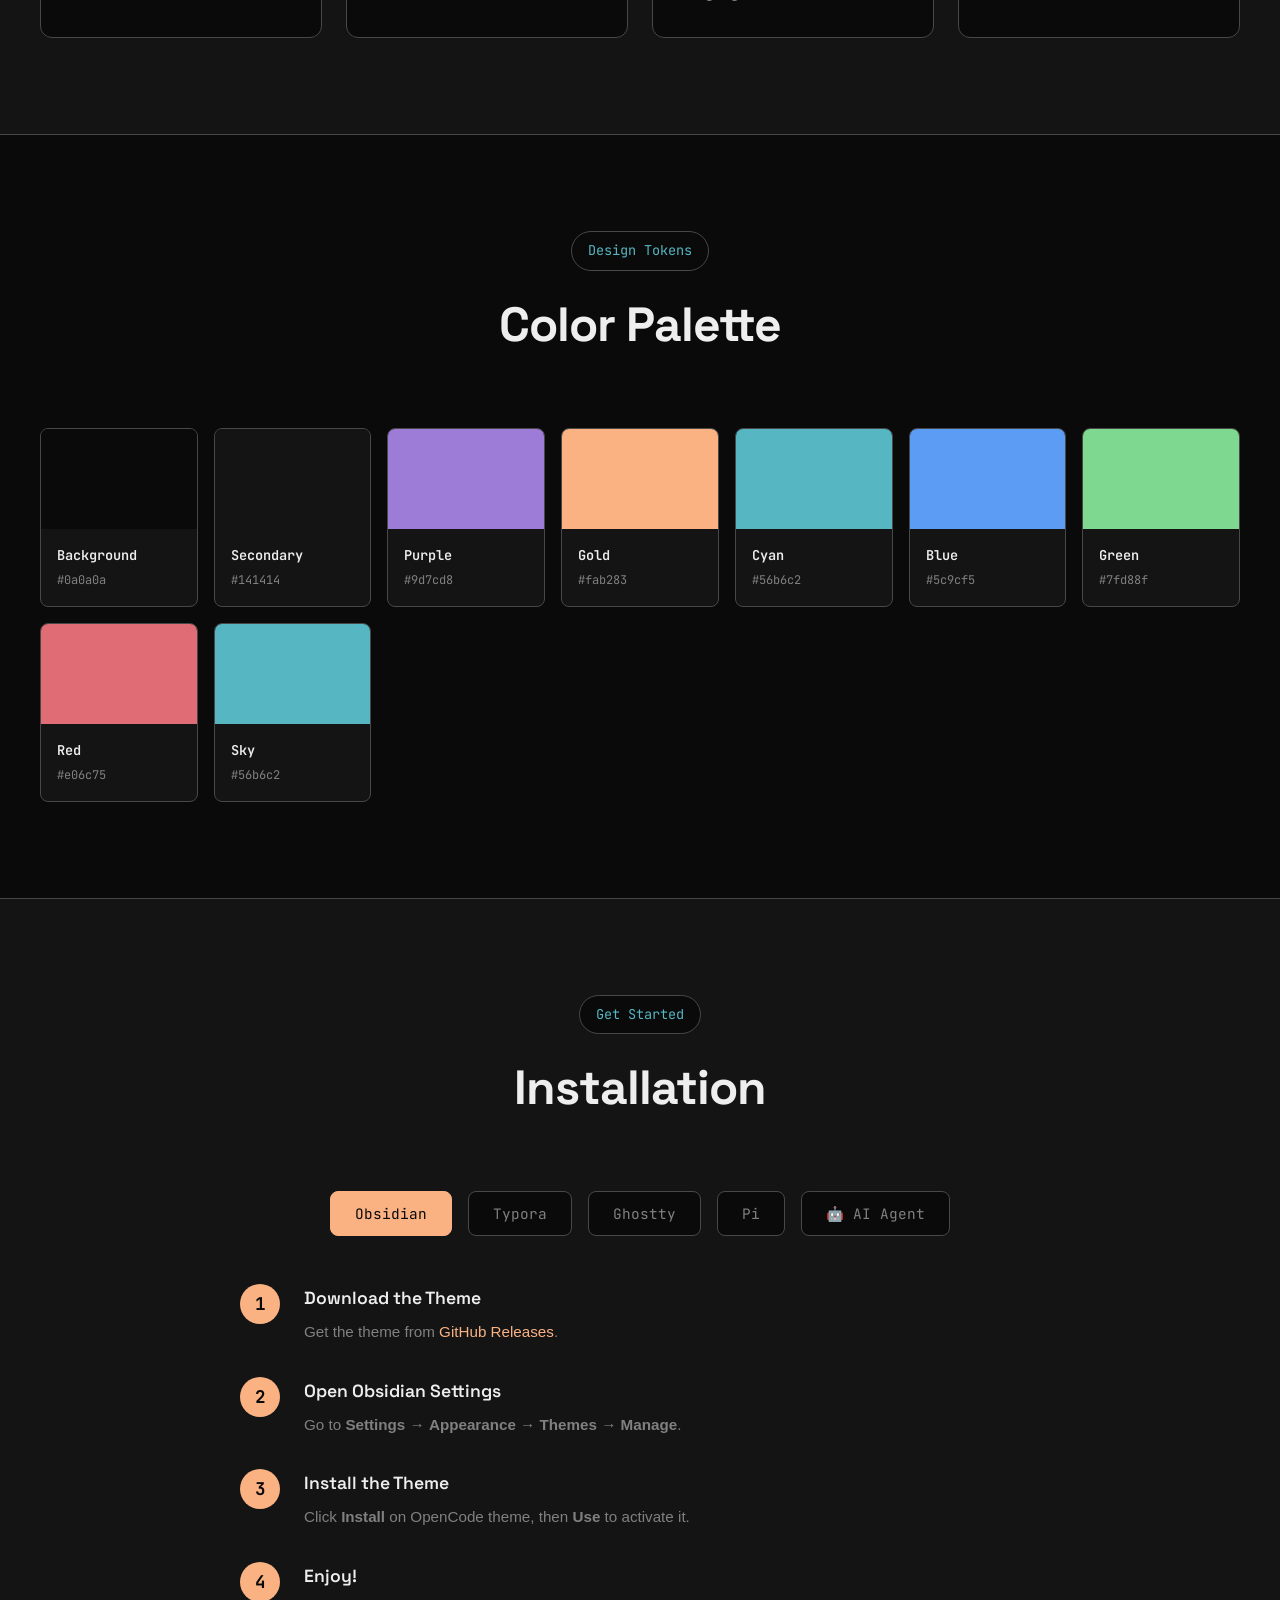
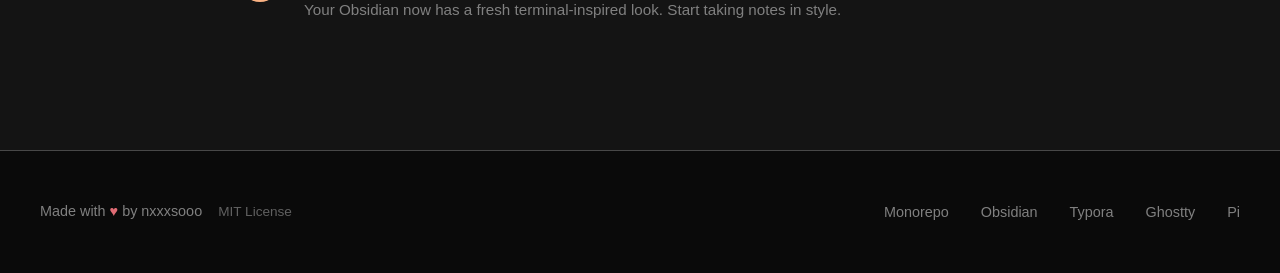
==== commit 1e60308d: "feat: add Pi OpenCode theme" ====
--- a/website/index.html
+++ b/website/index.html
@@ -3,7 +3,7 @@
 <head>
   <meta charset="UTF-8">
   <meta name="viewport" content="width=device-width, initial-scale=1.0">
-  <meta name="description" content="OpenCode Themes — Terminal-inspired dark themes for Obsidian, Typora, and Ghostty. OpenCode TUI palette meets terminal aesthetics across your writing tools.">
+  <meta name="description" content="OpenCode Themes — Terminal-inspired dark themes for Obsidian, Typora, Ghostty, and Pi. OpenCode TUI palette across your writing and coding tools.">
   <meta name="theme-color" content="#0a0a0a">
   <title>OpenCode Themes</title>
   <link rel="icon" type="image/svg+xml" href="data:image/svg+xml,%3Csvg xmlns='http://www.w3.org/2000/svg' viewBox='0 0 32 32'%3E%3Cdefs%3E%3ClinearGradient id='bg' x1='0' y1='0' x2='1' y2='1'%3E%3Cstop offset='0%25' stop-color='%23a3e635'/%3E%3Cstop offset='100%25' stop-color='%23ec4899'/%3E%3C/linearGradient%3E%3C/defs%3E%3Crect width='32' height='32' rx='6' fill='url(%23bg)'/%3E%3Cpath d='M8 13 A8 8 0 0 1 24 13' fill='none' stroke='%231a1a2e' stroke-width='2.5' stroke-linecap='round'/%3E%3Ccircle cx='12.5' cy='18' r='3.5' fill='none' stroke='%231a1a2e' stroke-width='2'/%3E%3Ccircle cx='19.5' cy='18' r='3.5' fill='none' stroke='%231a1a2e' stroke-width='2'/%3E%3Cline x1='16' y1='18' x2='16' y2='18' stroke='%231a1a2e' stroke-width='2' stroke-linecap='round'/%3E%3C/svg%3E">
@@ -1126,10 +1126,10 @@
   <!-- Hero Section -->
   <section class="hero">
     <div class="hero-content">
-      <span class="hero-badge">✨ Available for Obsidian, Typora &amp; Ghostty</span>
+      <span class="hero-badge">✨ Available for Obsidian, Typora, Ghostty &amp; Pi</span>
       <h1 class="hero-title">OpenCode Themes</h1>
-      <p class="hero-subtitle">OpenCode palette for your editors and terminal</p>
-      <p class="hero-tagline">OpenCode TUI palette meets terminal aesthetics. Now available for Obsidian, Typora, and Ghostty.</p>
+      <p class="hero-subtitle">OpenCode palette for your editors, terminal, and coding agent</p>
+      <p class="hero-tagline">OpenCode TUI palette meets terminal aesthetics. Now available for Obsidian, Typora, Ghostty, and Pi.</p>
       
       <div class="hero-cta">
         <a href="https://github.com/nxxxsooo/obsidian-opencode-theme" class="btn btn-primary" target="_blank" rel="noopener">
@@ -1150,6 +1150,12 @@
           </svg>
           Download for Ghostty
         </a>
+        <a href="https://github.com/nxxxsooo/opencode-themes/tree/main/pi" class="btn btn-secondary" target="_blank" rel="noopener">
+          <svg xmlns="http://www.w3.org/2000/svg" fill="none" viewBox="0 0 24 24" stroke="currentColor">
+            <path stroke-linecap="round" stroke-linejoin="round" stroke-width="2" d="M8 9l3 3-3 3m5 0h3M5 5h14a2 2 0 012 2v10a2 2 0 01-2 2H5a2 2 0 01-2-2V7a2 2 0 012-2z" />
+          </svg>
+          Download for Pi
+        </a>
         <a href="https://github.com/nxxxsooo/opencode-themes" class="btn btn-secondary" target="_blank" rel="noopener">
           <svg xmlns="http://www.w3.org/2000/svg" fill="currentColor" viewBox="0 0 24 24">
             <path d="M12 0c-6.626 0-12 5.373-12 12 0 5.302 3.438 9.8 8.207 11.387.599.111.793-.261.793-.577v-2.234c-3.338.726-4.033-1.416-4.033-1.416-.546-1.387-1.333-1.756-1.333-1.756-1.089-.745.083-.729.083-.729 1.205.084 1.839 1.237 1.839 1.237 1.07 1.834 2.807 1.304 3.492.997.107-.775.418-1.305.762-1.604-2.665-.305-5.467-1.334-5.467-5.931 0-1.311.469-2.381 1.236-3.221-.124-.303-.535-1.524.117-3.176 0 0 1.008-.322 3.301 1.23.957-.266 1.983-.399 3.003-.404 1.02.005 2.047.138 3.006.404 2.291-1.552 3.297-1.23 3.297-1.23.653 1.653.242 2.874.118 3.176.77.84 1.235 1.911 1.235 3.221 0 4.609-2.807 5.624-5.479 5.921.43.372.823 1.102.823 2.222v3.293c0 .319.192.694.801.576 4.765-1.589 8.199-6.086 8.199-11.386 0-6.627-5.373-12-12-12z"/>
@@ -1185,6 +1191,12 @@
           </div>
           <div class="terminal-output">Installing OpenCode for Ghostty...</div>
           <div class="terminal-output" style="color: var(--primary, var(--accent));">✓ Ghostty theme installed</div>
+          <div class="terminal-line">
+            <span class="terminal-prompt">➜</span>
+            <span class="terminal-command">opencode-theme install pi<span class="cursor"></span></span>
+          </div>
+          <div class="terminal-output">Installing OpenCode for Pi...</div>
+          <div class="terminal-output" style="color: var(--secondary, var(--cyan));">✓ Pi theme installed</div>
           <div class="terminal-line">
             <span class="terminal-prompt">➜</span>
             <span class="terminal-command">opencode-theme preview<span class="cursor"></span></span>
@@ -1274,6 +1286,22 @@
             <a href="https://github.com/nxxxsooo/opencode-themes" class="btn btn-secondary" target="_blank" rel="noopener">
               GitHub
             </a>
+          </div>
+        </div>
+
+        <!-- Pi Card -->
+        <div class="editor-card">
+          <div class="editor-icon typora">
+            <svg xmlns="http://www.w3.org/2000/svg" viewBox="0 0 24 24" fill="none" stroke="currentColor" stroke-width="2">
+              <path stroke-linecap="round" stroke-linejoin="round" d="M8 9l3 3-3 3m5 0h3" />
+              <rect x="3" y="4" width="18" height="16" rx="3" />
+            </svg>
+          </div>
+          <h3 class="editor-title">Pi</h3>
+          <p class="editor-desc">A terminal-native coding agent. The theme covers Pi's complete semantic color system, including messages, tools, Markdown, diffs, syntax, and thinking levels.</p>
+          <div class="editor-links">
+            <a href="https://github.com/nxxxsooo/opencode-themes/tree/main/pi" class="btn btn-primary" target="_blank" rel="noopener">Download</a>
+            <a href="https://github.com/earendil-works/pi" class="btn btn-secondary" target="_blank" rel="noopener">Pi</a>
           </div>
         </div>
       </div>
@@ -1632,6 +1660,7 @@
         <button class="install-tab active" data-tab="obsidian">Obsidian</button>
         <button class="install-tab" data-tab="typora">Typora</button>
         <button class="install-tab" data-tab="ghostty">Ghostty</button>
+        <button class="install-tab" data-tab="pi">Pi</button>
         <button class="install-tab" data-tab="agent">🤖 AI Agent</button>
       </div>
       
@@ -1718,6 +1747,17 @@
           <div class="step"><div class="step-number">4</div><div class="step-content"><h3 class="step-title">Reload Ghostty</h3><p class="step-desc">Press <strong>Cmd + Shift + ,</strong> or restart Ghostty.</p></div></div>
         </div>
       </div>
+
+      <!-- Pi Installation -->
+      <div class="install-content" id="install-pi">
+        <div class="steps">
+          <div class="step"><div class="step-number">1</div><div class="step-content"><h3 class="step-title">Download the Theme</h3><p class="step-desc">Get <code>opencode.json</code> from the <a href="https://github.com/nxxxsooo/opencode-themes/tree/main/pi" target="_blank" rel="noopener">Pi folder</a>.</p></div></div>
+          <div class="step"><div class="step-number">2</div><div class="step-content"><h3 class="step-title">Copy to Pi Themes</h3><p class="step-desc"><code>mkdir -p ~/.pi/agent/themes &amp;&amp; cp opencode.json ~/.pi/agent/themes/opencode.json</code></p></div></div>
+          <div class="step"><div class="step-number">3</div><div class="step-content"><h3 class="step-title">Activate</h3><p class="step-desc">Open <code>/settings</code> in Pi and select <strong>opencode</strong>.</p></div></div>
+          <div class="step"><div class="step-number">4</div><div class="step-content"><h3 class="step-title">Try Without Installing</h3><p class="step-desc">Run <code>pi --theme ./pi/opencode.json</code> from this repository.</p></div></div>
+        </div>
+      </div>
+
       <!-- AI Agent Installation -->
       <div class="install-content" id="install-agent">
         <div style="max-width: 900px; margin: 0 auto; text-align: center;">
@@ -1742,7 +1782,12 @@
 grep -q '^theme = ' "$HOME/.config/ghostty/config" 2>/dev/null \
   && perl -0pi -e 's/^theme = .*$/theme = dark:OpenCode,light:Aura/m' "$HOME/.config/ghostty/config" \
   || printf '\ntheme = dark:OpenCode,light:Aura\n' >> "$HOME/.config/ghostty/config" && \
-echo "✅ Ghostty OpenCode theme installed"</code></pre>
+echo "✅ Ghostty OpenCode theme installed"
+
+# Pi — install to global themes folder
+mkdir -p "$HOME/.pi/agent/themes" && \
+curl -sL https://raw.githubusercontent.com/nxxxsooo/opencode-themes/main/pi/opencode.json -o "$HOME/.pi/agent/themes/opencode.json" && \
+echo "✅ Pi OpenCode theme installed — select opencode in /settings"</code></pre>
           <p style="margin-top: 14px; color: var(--text-muted); font-size: 0.85rem;">macOS paths shown. On Linux/Windows, adjust the vault/theme folder paths accordingly.</p>
         </div>
       </div>
@@ -1762,6 +1807,7 @@
         <li><a href="https://github.com/nxxxsooo/obsidian-opencode-theme" target="_blank" rel="noopener">Obsidian</a></li>
         <li><a href="https://github.com/nxxxsooo/opencode-themes/tree/main/typora" target="_blank" rel="noopener">Typora</a></li>
         <li><a href="https://github.com/nxxxsooo/opencode-themes/tree/main/ghostty" target="_blank" rel="noopener">Ghostty</a></li>
+        <li><a href="https://github.com/nxxxsooo/opencode-themes/tree/main/pi" target="_blank" rel="noopener">Pi</a></li>
       </ul>
     </div>
   </footer>
